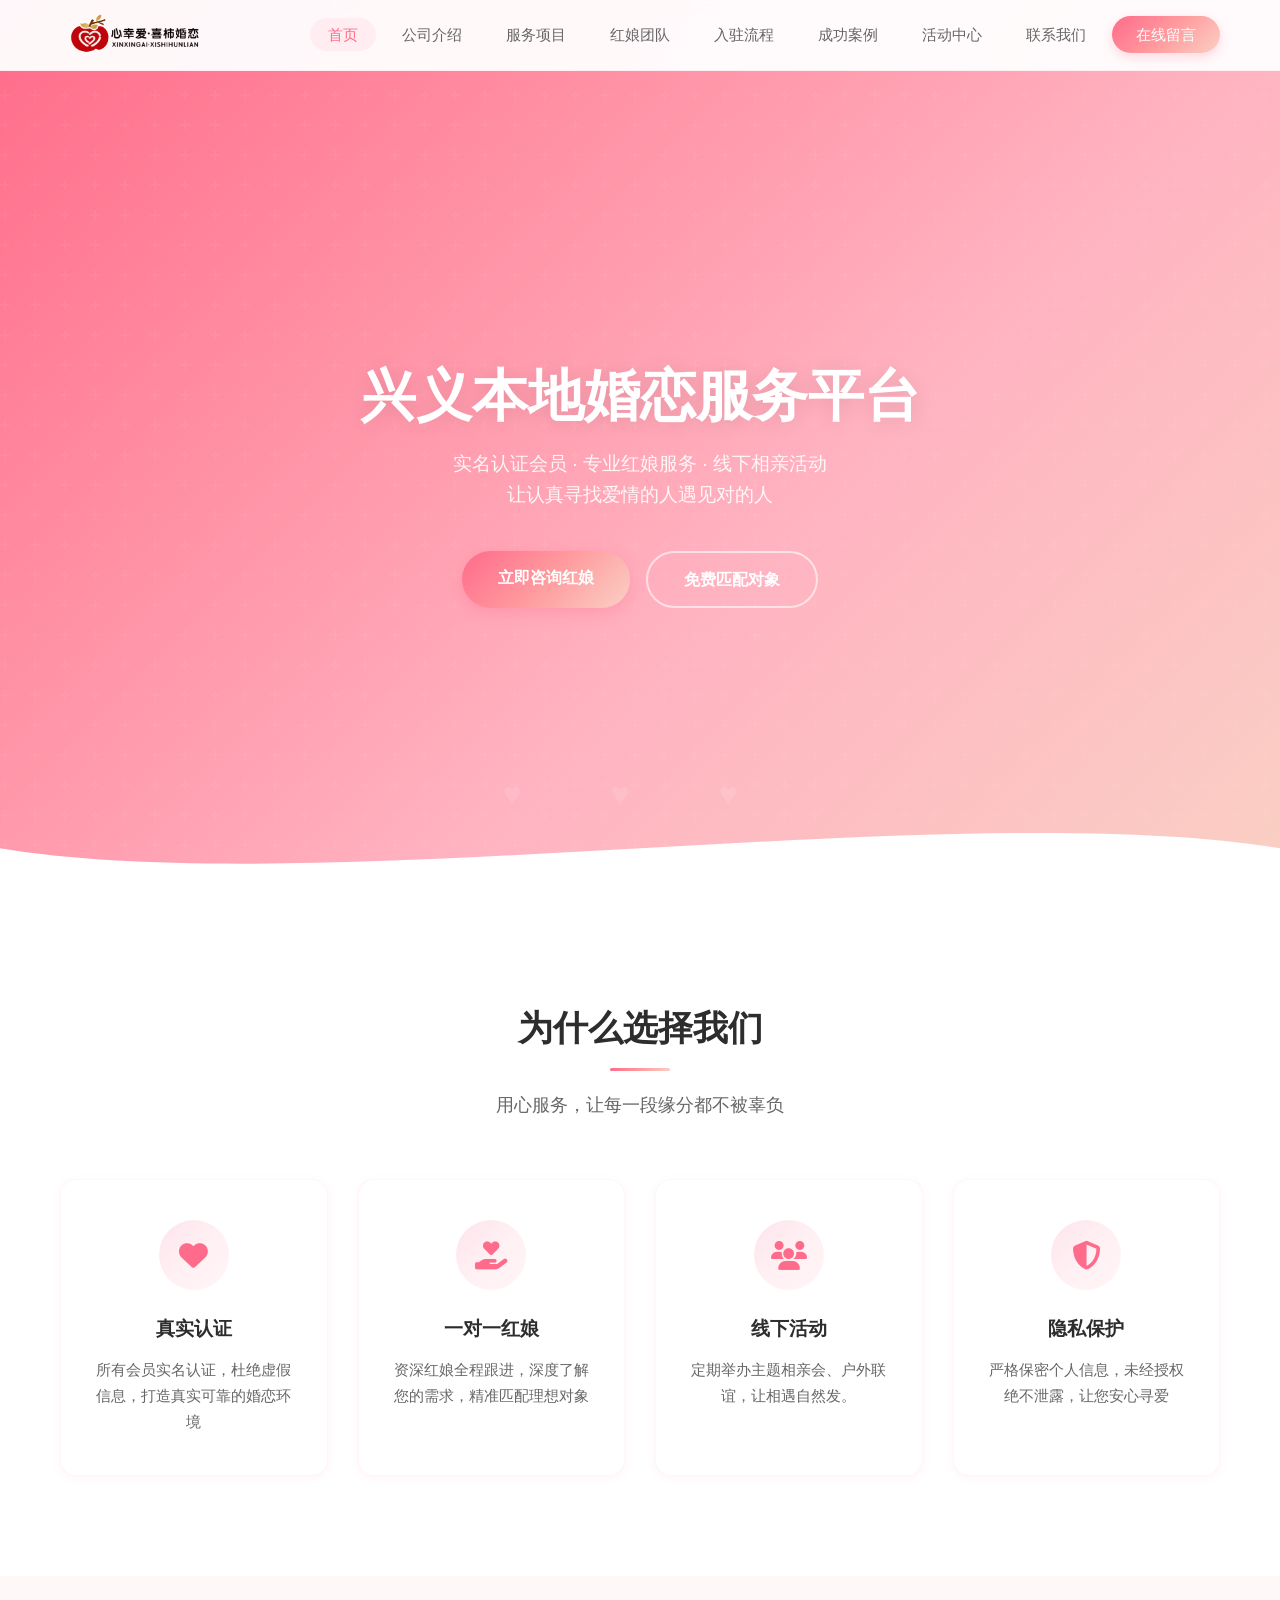
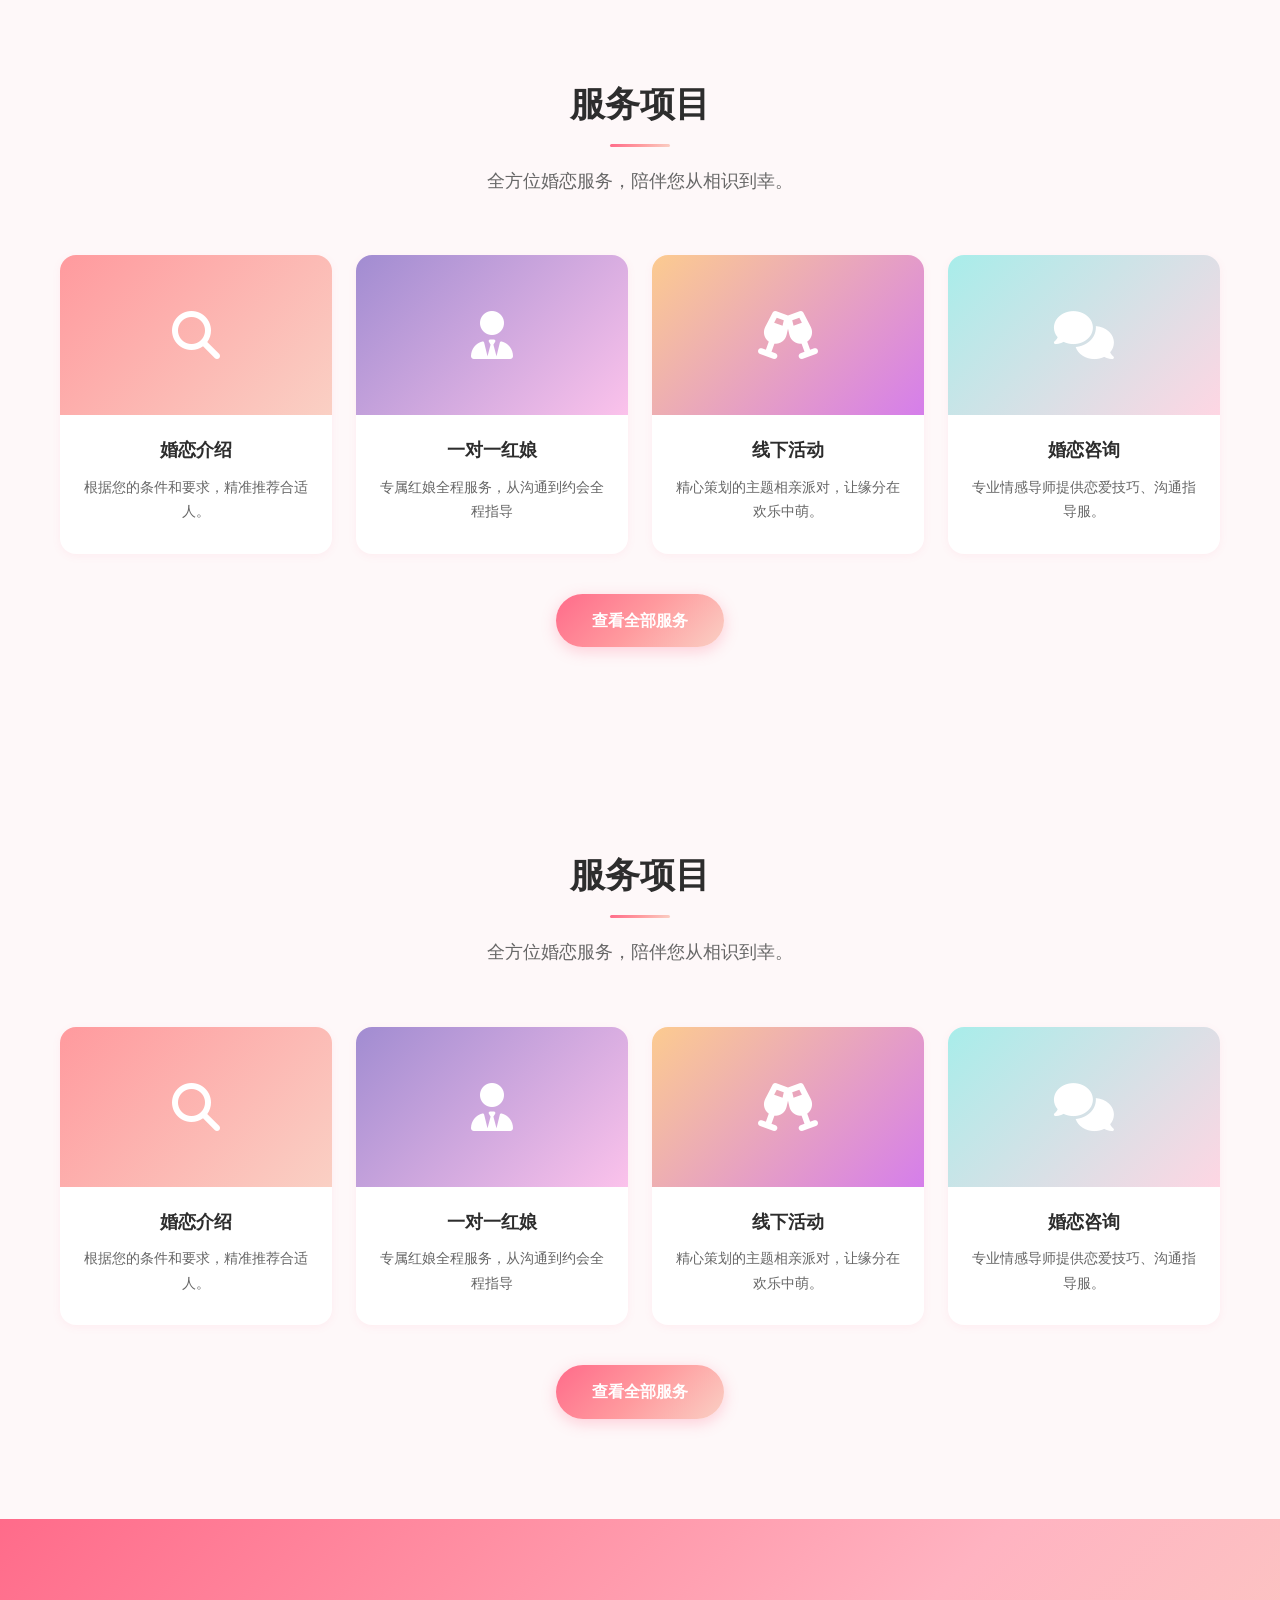
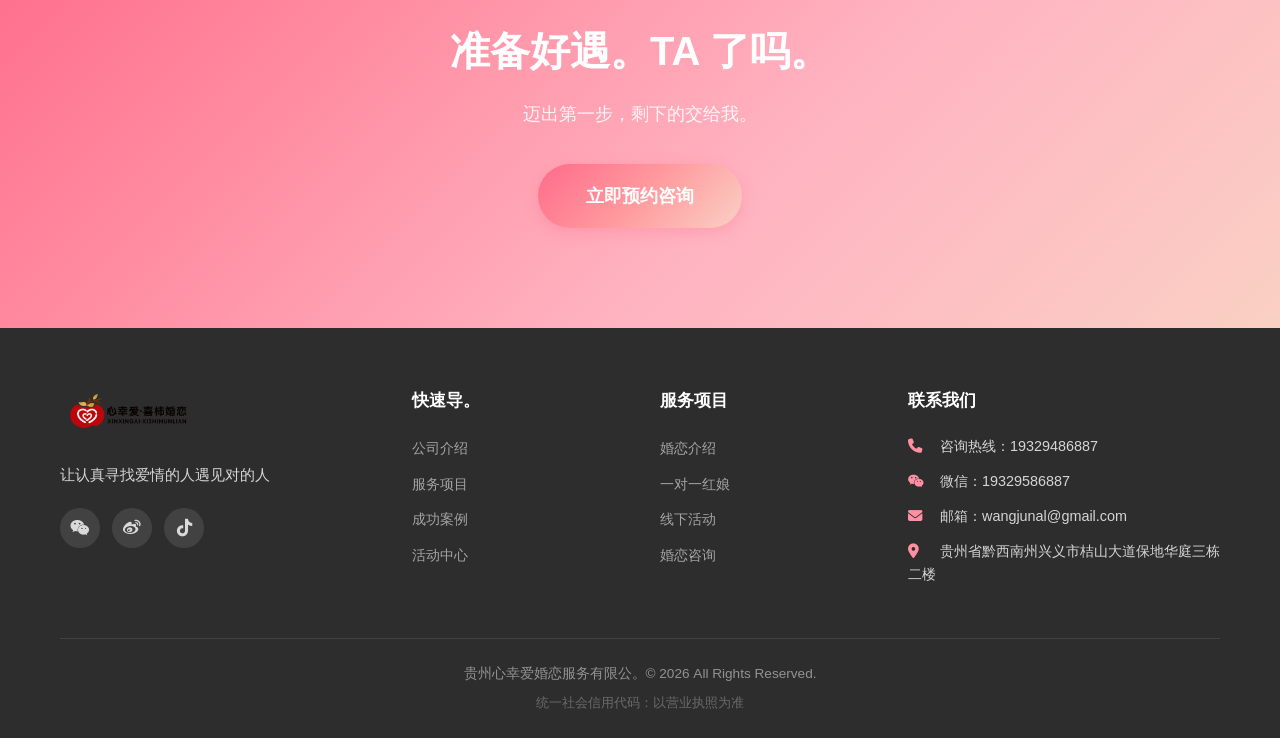
==== index.html @ 4e664a03 "完整修复：首页删除红娘团队+成功案例+补全导航，修复UTF16编码问题" ====
<!DOCTYPE html>

<html lang="zh-CN">

<head>

  <meta charset="UTF-8">

  <meta name="viewport" content="width=device-width, initial-scale=1.0">

  <title>兴义婚介_兴义相亲_兴义婚恋服务_心幸爱喜柿婚恋</title>

  <meta name="keywords" content="兴义婚介,兴义相亲,兴义婚恋,黔西南婚介,黔西南相亲">

  <meta name="description" content="心幸爱·喜柿婚恋是兴义本地婚恋服务平台，提供实名认证会员、专业红娘服务、线下相亲活动，让认真寻找爱情的人遇见对的人。">

  <link rel="stylesheet" href="css/style.css">

  <link rel="stylesheet" href="https://cdnjs.cloudflare.com/ajax/libs/font-awesome/6.5.0/css/all.min.css">

</head>

<body>

<!-- ====== 导航。====== -->

<nav class="navbar">

  <div class="container nav-container">

    <a href="index.html" class="logo">

      <img src="images/logo.png" alt="心幸爱·喜柿婚恋" class="logo-img">

      <!-- logo-text removed -->

    </a>

    <button class="hamburger" id="hamburger">

      <span></span><span></span><span></span>

    </button>

    <ul class="nav-menu" id="navMenu">

      <li><a href="index.html" class="active">首页</a></li>
      <li><a href="about.html">公司介绍</a></li>
      <li><a href="services.html">服务项目</a></li>
      <li><a href="hongniang.html">红娘团队</a></li>
      <li><a href="process.html">入驻流程</a></li>
      <li><a href="cases.html">成功案例</a></li>
      <li><a href="events.html">活动中心</a></li>
      <li><a href="contact.html">联系我们</a></li>
      <li><a href="message.html" class="nav-cta">在线留言</a></li>

    </ul>

  </div>

</nav>

<!-- ====== Hero 首屏 ====== -->

<section class="hero">

  <div class="container hero-content">

    <h1 class="hero-title">兴义本地婚恋服务平台</h1>

    <p class="hero-subtitle">实名认证会员 · 专业红娘服务 · 线下相亲活动<br>让认真寻找爱情的人遇见对的人</p>

    <div class="hero-btns">

      <a href="message.html" class="btn btn-primary">立即咨询红娘</a>

      <a href="message.html" class="btn btn-outline">免费匹配对象</a>

    </div>

  </div>

  <div class="hero-shape">

    <svg viewBox="0 0 1440 120" preserveAspectRatio="none">

      <path d="M0,60 C360,120 1080,0 1440,60 L1440,120 L0,120 Z" fill="#fff"/>

    </svg>

  </div>

</section>

<!-- ====== 核心优势 ====== -->

<section class="features section">

  <div class="container">

    <div class="section-header">

      <h2>为什么选择我们</h2>

      <p>用心服务，让每一段缘分都不被辜负</p>

    </div>

    <div class="features-grid">

      <div class="feature-card">

        <div class="feature-icon"><i class="fas fa-heart"></i></div>

        <h3>真实认证</h3>

        <p>所有会员实名认证，杜绝虚假信息，打造真实可靠的婚恋环境</p>

      </div>

      <div class="feature-card">

        <div class="feature-icon"><i class="fas fa-hand-holding-heart"></i></div>

        <h3>一对一红娘</h3>

        <p>资深红娘全程跟进，深度了解您的需求，精准匹配理想对象</p>

      </div>

      <div class="feature-card">

        <div class="feature-icon"><i class="fas fa-users"></i></div>

        <h3>线下活动</h3>

        <p>定期举办主题相亲会、户外联谊，让相遇自然发。</p>

      </div>

      <div class="feature-card">

        <div class="feature-icon"><i class="fas fa-shield-alt"></i></div>

        <h3>隐私保护</h3>

        <p>严格保密个人信息，未经授权绝不泄露，让您安心寻爱</p>

      </div>

    </div>

  </div>

</section>

<!-- ====== 服务概览 ====== -->

<section class="services-preview section bg-light">

  <div class="container">

    <div class="section-header">

      <h2>服务项目</h2>

      <p>全方位婚恋服务，陪伴您从相识到幸。</p>

    </div>

    <div class="services-grid">

      <div class="service-card">

        <div class="service-img" style="background: linear-gradient(135deg, #ff9a9e 0%, #fad0c4 100%);">

          <i class="fas fa-search"></i>

        </div>

        <h3>婚恋介绍</h3>

        <p>根据您的条件和要求，精准推荐合适人。</p>

      </div>

      <div class="service-card">

        <div class="service-img" style="background: linear-gradient(135deg, #a18cd1 0%, #fbc2eb 100%);">

          <i class="fas fa-user-tie"></i>

        </div>

        <h3>一对一红娘</h3>

        <p>专属红娘全程服务，从沟通到约会全程指导</p>

      </div>

      <div class="service-card">

        <div class="service-img" style="background: linear-gradient(135deg, #fccb90 0%, #d57eeb 100%);">

          <i class="fas fa-glass-cheers"></i>

        </div>

        <h3>线下活动</h3>

        <p>精心策划的主题相亲派对，让缘分在欢乐中萌。</p>

      </div>

      <div class="service-card">

        <div class="service-img" style="background: linear-gradient(135deg, #a8edea 0%, #fed6e3 100%);">

          <i class="fas fa-comments"></i>

        </div>

        <h3>婚恋咨询</h3>

        <p>专业情感导师提供恋爱技巧、沟通指导服。</p>

      </div>

    </div>

    <div class="text-center mt-4">

      <a href="services.html" class="btn btn-primary">查看全部服务</a>

    </div>

  </div>

</section>

<!-- ====== 服务概览 ====== -->

<section class="services-preview section bg-light">

  <div class="container">

    <div class="section-header">

      <h2>服务项目</h2>

      <p>全方位婚恋服务，陪伴您从相识到幸。</p>

    </div>

    <div class="services-grid">

      <div class="service-card">

        <div class="service-img" style="background: linear-gradient(135deg, #ff9a9e 0%, #fad0c4 100%);">

          <i class="fas fa-search"></i>

        </div>

        <h3>婚恋介绍</h3>

        <p>根据您的条件和要求，精准推荐合适人。</p>

      </div>

      <div class="service-card">

        <div class="service-img" style="background: linear-gradient(135deg, #a18cd1 0%, #fbc2eb 100%);">

          <i class="fas fa-user-tie"></i>

        </div>

        <h3>一对一红娘</h3>

        <p>专属红娘全程服务，从沟通到约会全程指导</p>

      </div>

      <div class="service-card">

        <div class="service-img" style="background: linear-gradient(135deg, #fccb90 0%, #d57eeb 100%);">

          <i class="fas fa-glass-cheers"></i>

        </div>

        <h3>线下活动</h3>

        <p>精心策划的主题相亲派对，让缘分在欢乐中萌。</p>

      </div>

      <div class="service-card">

        <div class="service-img" style="background: linear-gradient(135deg, #a8edea 0%, #fed6e3 100%);">

          <i class="fas fa-comments"></i>

        </div>

        <h3>婚恋咨询</h3>

        <p>专业情感导师提供恋爱技巧、沟通指导服。</p>

      </div>

    </div>

    <div class="text-center mt-4">

      <a href="services.html" class="btn btn-primary">查看全部服务</a>

    </div>

  </div>

</section>

<!-- ====== CTA 行动号召 ====== -->

<section class="cta section">

  <div class="container text-center">

    <h2>准备好遇。TA 了吗。</h2>

    <p>迈出第一步，剩下的交给我。</p>

    <a href="message.html" class="btn btn-primary btn-lg">立即预约咨询</a>

  </div>

</section>

<!-- ====== 页脚 ====== -->

<footer class="footer">

  <div class="container">

    <div class="footer-grid">

      <div class="footer-info">

        <img src="images/logo.png" alt="心幸爱·喜柿婚恋" class="footer-logo">

        <p>让认真寻找爱情的人遇见对的人</p>

        <div class="footer-social">

          <a href="#"><i class="fab fa-weixin"></i></a>

          <a href="#"><i class="fab fa-weibo"></i></a>

          <a href="#"><i class="fab fa-tiktok"></i></a>

        </div>

      </div>

      <div class="footer-links">

        <h4>快速导。</h4>

        <ul>

          <li><a href="about.html">公司介绍</a></li>

          <li><a href="services.html">服务项目</a></li>

          <li><a href="cases.html">成功案例</a></li>

          <li><a href="events.html">活动中心</a></li>

        </ul>

      </div>

      <div class="footer-links">

        <h4>服务项目</h4>

        <ul>

          <li><a href="services.html">婚恋介绍</a></li>

          <li><a href="services.html">一对一红娘</a></li>

          <li><a href="services.html">线下活动</a></li>

          <li><a href="services.html">婚恋咨询</a></li>

        </ul>

      </div>

      <div class="footer-contact">

        <h4>联系我们</h4>

        <p><i class="fas fa-phone"></i> 咨询热线：19329486887</p>

        <p><i class="fab fa-weixin"></i> 微信：19329586887</p>

        <p><i class="fas fa-envelope"></i> 邮箱：wangjunal@gmail.com</p>

        <p><i class="fas fa-map-marker-alt"></i> 贵州省黔西南州兴义市桔山大道保地华庭三栋二楼</p>

      </div>

    </div>

    <div class="footer-bottom">

      <p>贵州心幸爱婚恋服务有限公。&copy; 2026 All Rights Reserved.</p>

      <p style="margin-top:8px;font-size:0.8rem;opacity:0.6;">统一社会信用代码：以营业执照为准</p>

    </div>

  </div>

</footer>

<script src="js/main.js"></script>

</body>

</html>
---- css/style.css ----
/* ====== 全局重置 ====== */
* { margin: 0; padding: 0; box-sizing: border-box; }

:root {
  --primary: #ff6b8a;
  --primary-light: #ff8fa3;
  --primary-dark: #e85d7a;
  --gradient-main: linear-gradient(135deg, #ff6b8a 0%, #ff9a9e 50%, #fad0c4 100%);
  --gradient-soft: linear-gradient(135deg, #fce4ec 0%, #fff0f3 50%, #fff5f7 100%);
  --gradient-hero: linear-gradient(135deg, #ff6b8a 0%, #ff8fa3 30%, #ffb3c1 60%, #fad0c4 100%);
  --text-dark: #2d2d2d;
  --text-gray: #666;
  --text-light: #999;
  --bg-light: #fef8f9;
  --bg-white: #fff;
  --shadow-sm: 0 2px 8px rgba(255,107,138,0.08);
  --shadow-md: 0 4px 20px rgba(255,107,138,0.12);
  --shadow-lg: 0 8px 40px rgba(255,107,138,0.15);
  --radius-sm: 8px;
  --radius-md: 16px;
  --radius-lg: 24px;
  --radius-xl: 32px;
  --font-main: 'PingFang SC','Microsoft YaHei','Noto Sans SC',-apple-system,sans-serif;
}

html { scroll-behavior: smooth; }
body { font-family: var(--font-main); color: var(--text-dark); background: var(--bg-white); line-height: 1.6; overflow-x: hidden; }
.container { max-width: 1200px; margin: 0 auto; padding: 0 20px; }
a { text-decoration: none; color: inherit; transition: all .3s ease; }
ul { list-style: none; }
img { max-width: 100%; }
.text-center { text-align: center; }
.mt-4 { margin-top: 40px; }
.section { padding: 100px 0; }
.bg-light { background: var(--bg-light); }

.section-header { text-align: center; margin-bottom: 60px; }
.section-header h2 { font-size: 2.2rem; font-weight: 700; color: var(--text-dark); margin-bottom: 12px; position: relative; display: inline-block; }
.section-header h2::after { content: ''; display: block; width: 60px; height: 3px; background: var(--gradient-main); margin: 12px auto 0; border-radius: 2px; }
.section-header p { font-size: 1.1rem; color: var(--text-gray); margin-top: 8px; }

/* ====== 按钮 ====== */
.btn { display: inline-block; padding: 14px 36px; border-radius: 50px; font-size: 1rem; font-weight: 600; cursor: pointer; transition: all .3s ease; border: none; outline: none; }
.btn-primary { background: var(--gradient-main); color: #fff; box-shadow: 0 4px 15px rgba(255,107,138,0.3); }
.btn-primary:hover { transform: translateY(-2px); box-shadow: 0 6px 25px rgba(255,107,138,0.4); }
.btn-outline { background: transparent; color: #fff; border: 2px solid rgba(255,255,255,0.6); }
.btn-outline:hover { background: rgba(255,255,255,0.15); border-color: #fff; }
.btn-lg { padding: 18px 48px; font-size: 1.1rem; }

/* ====== 导航栏 ====== */
.navbar { position: fixed; top: 0; left: 0; right: 0; z-index: 1000; background: rgba(255,255,255,0.95); backdrop-filter: blur(20px); -webkit-backdrop-filter: blur(20px); border-bottom: 1px solid rgba(255,107,138,0.08); transition: all .3s ease; }
.navbar.scrolled { box-shadow: 0 2px 20px rgba(0,0,0,0.06); }
.nav-container { display: flex; justify-content: space-between; align-items: center; height: 70px; }
.logo { display: flex; align-items: center; gap: 10px; }
.logo-img { height: 55px; width: auto; }
.logo-text { display: none; }
.nav-menu { display: flex; align-items: center; gap: 8px; }
.nav-menu li a { padding: 8px 18px; border-radius: 50px; font-size: 0.95rem; font-weight: 500; color: var(--text-gray); transition: all .3s ease; }
.nav-menu li a:hover, .nav-menu li a.active { color: var(--primary); background: rgba(255,107,138,0.08); }
.nav-cta { background: var(--gradient-main) !important; color: #fff !important; padding: 10px 24px !important; box-shadow: 0 4px 12px rgba(255,107,138,0.25); }
.nav-cta:hover { transform: translateY(-1px); box-shadow: 0 6px 20px rgba(255,107,138,0.35) !important; }
.hamburger { display: none; flex-direction: column; gap: 5px; background: none; border: none; cursor: pointer; padding: 5px; }
.hamburger span { display: block; width: 25px; height: 2px; background: var(--text-dark); border-radius: 2px; transition: all .3s ease; }

/* ====== Hero 首屏 ====== */
.hero { position: relative; min-height: 100vh; display: flex; align-items: center; justify-content: center; background: var(--gradient-hero); overflow: hidden; padding-top: 70px; }
.hero::before { content: ''; position: absolute; top: 0; left: 0; right: 0; bottom: 0; background: url("data:image/svg+xml,%3Csvg width='60' height='60' viewBox='0 0 60 60' xmlns='http://www.w3.org/2000/svg'%3E%3Cg fill='none' fill-rule='evenodd'%3E%3Cg fill='%23ffffff' fill-opacity='0.08'%3E%3Cpath d='M36 34v-4h-2v4h-4v2h4v4h2v-4h4v-2h-4zm0-30V0h-2v4h-4v2h4v4h2V6h4V4h-4zM6 34v-4H4v4H0v2h4v4h2v-4h4v-2H6zM6 4V0H4v4H0v2h4v4h2V6h4V4H6z'/%3E%3C/g%3E%3C/g%3E%3C/svg%3E"); opacity: 0.5; }
.hero-content { text-align: center; position: relative; z-index: 1; padding: 0 20px; }
.hero-title { font-size: 3.5rem; font-weight: 800; color: #fff; line-height: 1.2; margin-bottom: 20px; text-shadow: 0 2px 20px rgba(0,0,0,0.1); animation: fadeInUp 1s ease; }
.hero-subtitle { font-size: 1.2rem; color: rgba(255,255,255,0.9); margin-bottom: 40px; animation: fadeInUp 1s ease .2s both; }
.hero-btns { display: flex; gap: 16px; justify-content: center; animation: fadeInUp 1s ease .4s both; }
.hero-shape { position: absolute; bottom: -2px; left: 0; right: 0; line-height: 0; }
.hero-shape svg { width: 100%; height: auto; }
.hero::after { content: '♥ ♥ ♥'; position: absolute; font-size: 2rem; color: rgba(255,255,255,0.12); letter-spacing: 40px; bottom: 80px; left: 50%; transform: translateX(-50%); animation: float 3s ease-in-out infinite; }

@keyframes float { 0%,100% { transform: translateX(-50%) translateY(0); } 50% { transform: translateX(-50%) translateY(-10px); } }
@keyframes fadeInUp { from { opacity: 0; transform: translateY(30px); } to { opacity: 1; transform: translateY(0); } }

/* ====== 核心优势 ====== */
.features-grid { display: grid; grid-template-columns: repeat(4,1fr); gap: 30px; }
.feature-card { background: var(--bg-white); padding: 40px 30px; border-radius: var(--radius-md); text-align: center; box-shadow: var(--shadow-sm); transition: all .4s ease; border: 1px solid rgba(255,107,138,0.06); }
.feature-card:hover { transform: translateY(-8px); box-shadow: var(--shadow-lg); }
.feature-icon { width: 70px; height: 70px; margin: 0 auto 24px; background: var(--gradient-soft); border-radius: 50%; display: flex; align-items: center; justify-content: center; font-size: 1.8rem; color: var(--primary); transition: all .3s ease; }
.feature-card:hover .feature-icon { background: var(--gradient-main); color: #fff; transform: scale(1.1); }
.feature-card h3 { font-size: 1.2rem; margin-bottom: 12px; color: var(--text-dark); }
.feature-card p { font-size: 0.95rem; color: var(--text-gray); line-height: 1.7; }

/* ====== 红娘团队 ====== */
.hongniang-grid { display: grid; grid-template-columns: repeat(3,1fr); gap: 30px; }
.hongniang-card { background: var(--bg-white); padding: 40px 30px; border-radius: var(--radius-md); text-align: center; box-shadow: var(--shadow-sm); transition: all .4s ease; border: 1px solid rgba(255,107,138,0.06); }
.hongniang-card:hover { transform: translateY(-8px); box-shadow: var(--shadow-lg); }
.hn-avatar { width: 90px; height: 90px; margin: 0 auto 20px; border-radius: 50%; display: flex; align-items: center; justify-content: center; font-size: 2.5rem; color: #fff; }
.hongniang-card h3 { font-size: 1.2rem; margin-bottom: 4px; color: var(--text-dark); }
.hongniang-card .hn-title { font-size: 0.85rem; color: var(--primary); font-weight: 600; margin-bottom: 12px; }
.hongniang-card .hn-desc { font-size: 0.9rem; color: var(--text-gray); line-height: 1.7; }

/* ====== 服务概览 ====== */
.services-grid { display: grid; grid-template-columns: repeat(4,1fr); gap: 24px; }
.service-card { background: var(--bg-white); border-radius: var(--radius-md); overflow: hidden; box-shadow: var(--shadow-sm); transition: all .4s ease; text-align: center; padding-bottom: 30px; }
.service-card:hover { transform: translateY(-8px); box-shadow: var(--shadow-lg); }
.service-img { height: 160px; display: flex; align-items: center; justify-content: center; font-size: 3rem; color: #fff; }
.service-card h3 { font-size: 1.15rem; margin: 20px 0 10px; color: var(--text-dark); }
.service-card p { font-size: 0.9rem; color: var(--text-gray); padding: 0 20px; line-height: 1.7; }

/* ====== 数据统计 ====== */
.stats { background: var(--gradient-main); color: #fff; }
.stats-grid { display: grid; grid-template-columns: repeat(4,1fr); gap: 30px; text-align: center; }
.stat-item { padding: 20px; }
.stat-number { font-size: 3rem; font-weight: 800; display: inline-block; }
.stat-plus, .stat-percent { font-size: 2rem; font-weight: 700; margin-left: 2px; }
.stat-item p { font-size: 1.1rem; margin-top: 8px; opacity: 0.9; }

/* ====== 成功案例 ====== */
.cases-grid { display: grid; grid-template-columns: repeat(3,1fr); gap: 30px; }
.case-card { background: var(--bg-white); padding: 40px 30px; border-radius: var(--radius-md); text-align: center; box-shadow: var(--shadow-sm); transition: all .4s ease; border: 1px solid rgba(255,107,138,0.06); }
.case-card:hover { transform: translateY(-5px); box-shadow: var(--shadow-md); }
.case-avatar { width: 60px; height: 60px; margin: 0 auto 20px; background: var(--gradient-soft); border-radius: 50%; display: flex; align-items: center; justify-content: center; font-size: 1.5rem; color: var(--primary); }
.case-meta { font-size: 0.95rem; color: var(--text-gray); line-height: 1.8; margin-bottom: 4px; }

/* ====== CTA ====== */
.cta { background: var(--gradient-hero); color: #fff; text-align: center; }
.cta h2 { font-size: 2.5rem; font-weight: 800; margin-bottom: 16px; }
.cta p { font-size: 1.15rem; opacity: 0.9; margin-bottom: 36px; }

/* ====== 页脚 ====== */
.footer { background: #2d2d2d; color: rgba(255,255,255,0.8); padding: 60px 0 0; }
.footer-grid { display: grid; grid-template-columns: 1.5fr 1fr 1fr 1.5fr; gap: 40px; padding-bottom: 40px; border-bottom: 1px solid rgba(255,255,255,0.1); }
.footer-logo { height: 50px; margin-bottom: 16px; }
.footer-info p { font-size: 0.95rem; line-height: 1.7; margin-bottom: 20px; }
.footer-social { display: flex; gap: 12px; }
.footer-social a { width: 40px; height: 40px; border-radius: 50%; background: rgba(255,255,255,0.1); display: flex; align-items: center; justify-content: center; font-size: 1.1rem; transition: all .3s ease; }
.footer-social a:hover { background: var(--primary); color: #fff; }
.footer-links h4, .footer-contact h4 { font-size: 1.05rem; color: #fff; margin-bottom: 20px; }
.footer-links ul li { margin-bottom: 10px; }
.footer-links ul li a { font-size: 0.9rem; opacity: 0.7; transition: all .3s ease; }
.footer-links ul li a:hover { opacity: 1; color: var(--primary-light); }
.footer-contact p { font-size: 0.9rem; margin-bottom: 12px; }
.footer-contact p i { width: 20px; margin-right: 8px; color: var(--primary-light); }
.footer-bottom { text-align: center; padding: 24px 0; font-size: 0.85rem; opacity: 0.6; }

/* ====== 子页面通用 ====== */
.page-hero { padding: 140px 0 60px; background: var(--gradient-hero); text-align: center; color: #fff; position: relative; }
.page-hero h1 { font-size: 2.5rem; font-weight: 800; margin-bottom: 12px; }
.page-hero p { font-size: 1.1rem; opacity: 0.9; }
.page-hero .hero-shape { position: absolute; bottom: -2px; left: 0; right: 0; line-height: 0; }
.page-hero .hero-shape svg { width: 100%; height: auto; }

/* ====== 公司介绍页 ====== */
.about-content { max-width: 800px; margin: 0 auto; }
.about-content h3 { font-size: 1.5rem; color: var(--primary); margin: 40px 0 16px; }
.about-content p { font-size: 1.05rem; color: var(--text-gray); line-height: 1.9; margin-bottom: 16px; }
.timeline { position: relative; padding-left: 30px; }
.timeline::before { content: ''; position: absolute; left: 8px; top: 0; bottom: 0; width: 2px; background: var(--gradient-main); }
.timeline-item { position: relative; margin-bottom: 30px; padding-left: 20px; }
.timeline-item::before { content: ''; position: absolute; left: -22px; top: 6px; width: 14px; height: 14px; border-radius: 50%; background: var(--gradient-main); border: 3px solid #fff; box-shadow: 0 0 0 2px var(--primary); }
.timeline-item h4 { font-size: 1.1rem; color: var(--text-dark); margin-bottom: 4px; }
.timeline-item .time { font-size: 0.85rem; color: var(--primary); font-weight: 600; }
.timeline-item p { font-size: 0.95rem; color: var(--text-gray); margin-top: 6px; }

.values-grid { display: grid; grid-template-columns: repeat(3,1fr); gap: 24px; margin-top: 40px; }
.value-card { background: var(--bg-light); padding: 30px; border-radius: var(--radius-md); text-align: center; }
.value-card i { font-size: 2rem; color: var(--primary); margin-bottom: 16px; }
.value-card h4 { font-size: 1.1rem; margin-bottom: 8px; }
.value-card p { font-size: 0.9rem; color: var(--text-gray); }

/* ====== 服务项目页 ====== */
.service-detail-grid { display: grid; grid-template-columns: repeat(2,1fr); gap: 30px; }
.service-detail-card { background: var(--bg-white); border-radius: var(--radius-md); overflow: hidden; box-shadow: var(--shadow-sm); transition: all .4s ease; }
.service-detail-card:hover { transform: translateY(-5px); box-shadow: var(--shadow-md); }
.service-detail-card .card-img { height: 200px; display: flex; align-items: center; justify-content: center; font-size: 3.5rem; color: #fff; }
.service-detail-card .card-body { padding: 30px; }
.service-detail-card .card-body h3 { font-size: 1.3rem; margin-bottom: 12px; color: var(--text-dark); }
.service-detail-card .card-body p { font-size: 0.95rem; color: var(--text-gray); line-height: 1.8; margin-bottom: 16px; }
.service-detail-card .card-body ul { padding-left: 20px; }
.service-detail-card .card-body ul li { list-style: disc; font-size: 0.9rem; color: var(--text-gray); margin-bottom: 8px; }

.pricing-grid { display: grid; grid-template-columns: repeat(3,1fr); gap: 30px; }
.pricing-card { background: var(--bg-white); border-radius: var(--radius-md); padding: 40px 30px; text-align: center; box-shadow: var(--shadow-sm); border: 2px solid transparent; transition: all .4s ease; position: relative; }
.pricing-card.featured { border-color: var(--primary); box-shadow: var(--shadow-md); }
.pricing-card.featured .badge { position: absolute; top: -12px; left: 50%; transform: translateX(-50%); background: var(--gradient-main); color: #fff; padding: 4px 20px; border-radius: 50px; font-size: 0.8rem; font-weight: 600; }
.pricing-card h3 { font-size: 1.2rem; margin-bottom: 16px; }
.pricing-card .price { font-size: 2.5rem; font-weight: 800; color: var(--primary); margin-bottom: 4px; }
.pricing-card .price-sub { font-size: 0.85rem; color: var(--text-light); margin-bottom: 20px; }
.pricing-card ul { text-align: left; margin-bottom: 24px; }
.pricing-card ul li { padding: 8px 0; font-size: 0.9rem; color: var(--text-gray); border-bottom: 1px solid rgba(255,107,138,0.06); }
.pricing-card ul li::before { content: '✓ '; color: var(--primary); font-weight: 700; }
.pricing-card:hover { transform: translateY(-8px); box-shadow: var(--shadow-lg); }

/* ====== 成功案例页 ====== */
.cases-detail-grid { display: grid; grid-template-columns: repeat(2,1fr); gap: 30px; }
.case-detail-card { background: var(--bg-white); border-radius: var(--radius-md); overflow: hidden; box-shadow: var(--shadow-sm); display: flex; transition: all .4s ease; }
.case-detail-card:hover { transform: translateY(-5px); box-shadow: var(--shadow-md); }
.case-detail-card .case-side { width: 120px; min-height: 200px; display: flex; align-items: center; justify-content: center; font-size: 2.5rem; color: #fff; flex-shrink: 0; }
.case-detail-card .case-body { padding: 24px; flex: 1; }
.case-detail-card .case-body h3 { font-size: 1.1rem; margin-bottom: 8px; }
.case-detail-card .case-body .case-tag { display: inline-block; padding: 2px 12px; border-radius: 50px; background: var(--gradient-soft); color: var(--primary); font-size: 0.8rem; font-weight: 600; margin-bottom: 10px; }
.case-detail-card .case-body p { font-size: 0.9rem; color: var(--text-gray); line-height: 1.7; }

/* ====== 活动中心页 ====== */
.events-grid { display: grid; grid-template-columns: repeat(2,1fr); gap: 30px; }
.event-card { background: var(--bg-white); border-radius: var(--radius-md); overflow: hidden; box-shadow: var(--shadow-sm); transition: all .4s ease; }
.event-card:hover { transform: translateY(-5px); box-shadow: var(--shadow-md); }
.event-card .event-img { height: 200px; display: flex; align-items: center; justify-content: center; font-size: 3rem; color: #fff; position: relative; }
.event-card .event-date-badge { position: absolute; top: 16px; left: 16px; background: rgba(255,255,255,0.95); color: var(--primary); padding: 8px 16px; border-radius: var(--radius-sm); text-align: center; font-weight: 700; }
.event-card .event-date-badge .day { display: block; font-size: 1.5rem; line-height: 1; }
.event-card .event-date-badge .month { font-size: 0.75rem; text-transform: uppercase; }
.event-card .event-body { padding: 24px; }
.event-card .event-body h3 { font-size: 1.15rem; margin-bottom: 8px; }
.event-card .event-body .event-meta { font-size: 0.85rem; color: var(--text-light); margin-bottom: 12px; }
.event-card .event-body .event-meta i { margin-right: 6px; color: var(--primary); }
.event-card .event-body p { font-size: 0.9rem; color: var(--text-gray); line-height: 1.7; margin-bottom: 16px; }

/* ====== 联系我们页 ====== */
.contact-grid { display: grid; grid-template-columns: 1fr 1fr; gap: 50px; }
.contact-info-card { background: var(--bg-white); border-radius: var(--radius-md); padding: 40px; box-shadow: var(--shadow-sm); }
.contact-info-card .info-item { display: flex; gap: 16px; margin-bottom: 30px; }
.contact-info-card .info-item:last-child { margin-bottom: 0; }
.contact-info-card .info-icon { width: 50px; height: 50px; border-radius: 50%; background: var(--gradient-soft); display: flex; align-items: center; justify-content: center; font-size: 1.2rem; color: var(--primary); flex-shrink: 0; }
.contact-info-card .info-text h4 { font-size: 1rem; margin-bottom: 4px; }
.contact-info-card .info-text p { font-size: 0.9rem; color: var(--text-gray); }
.contact-map { border-radius: var(--radius-md); overflow: hidden; box-shadow: var(--shadow-sm); height: 100%; min-height: 400px; background: var(--bg-light); display: flex; align-items: center; justify-content: center; color: var(--text-light); }

/* ====== 在线留言页 ====== */
.message-grid { display: grid; grid-template-columns: 1fr 1fr; gap: 50px; }
.message-form-wrap { background: var(--bg-white); border-radius: var(--radius-md); padding: 40px; box-shadow: var(--shadow-sm); }
.form-group { margin-bottom: 20px; }
.form-group label { display: block; font-size: 0.9rem; font-weight: 600; margin-bottom: 6px; color: var(--text-dark); }
.form-group label .required { color: var(--primary); }
.form-group input, .form-group textarea, .form-group select { width: 100%; padding: 12px 16px; border: 2px solid #eee; border-radius: var(--radius-sm); font-size: 0.95rem; font-family: var(--font-main); transition: all .3s ease; outline: none; background: var(--bg-light); }
.form-group input:focus, .form-group textarea:focus, .form-group select:focus { border-color: var(--primary); box-shadow: 0 0 0 3px rgba(255,107,138,0.1); }
.form-group textarea { min-height: 120px; resize: vertical; }
.form-group .form-tip { font-size: 0.8rem; color: var(--text-light); margin-top: 4px; }
.form-submit { width: 100%; }

.message-right { display: flex; flex-direction: column; gap: 24px; }
.message-right .msg-tip { background: var(--bg-light); border-radius: var(--radius-md); padding: 30px; }
.message-right .msg-tip h4 { font-size: 1.1rem; margin-bottom: 12px; color: var(--primary); }
.message-right .msg-tip p { font-size: 0.9rem; color: var(--text-gray); line-height: 1.8; }

/* ====== 响应式 ====== */
@media (max-width: 992px) {
  .features-grid, .services-grid, .stats-grid, .cases-grid, .values-grid, .pricing-grid { grid-template-columns: repeat(2,1fr); }
  .footer-grid { grid-template-columns: repeat(2,1fr); }
  .service-detail-grid, .cases-detail-grid, .events-grid { grid-template-columns: 1fr; }
  .contact-grid, .message-grid { grid-template-columns: 1fr; }
  .hero-title { font-size: 2.5rem; }
}

@media (max-width: 768px) {
  .nav-menu { position: fixed; top: 70px; left: 0; right: 0; background: rgba(255,255,255,0.98); backdrop-filter: blur(20px); flex-direction: column; padding: 20px; gap: 4px; transform: translateY(-100%); opacity: 0; transition: all .3s ease; pointer-events: none; border-bottom: 1px solid rgba(255,107,138,0.08); }
  .nav-menu.active { transform: translateY(0); opacity: 1; pointer-events: all; }
  .nav-menu li a { display: block; padding: 12px 20px; }
  .hamburger { display: flex; }
  .hamburger.active span:nth-child(1) { transform: rotate(45deg) translate(5px,5px); }
  .hamburger.active span:nth-child(2) { opacity: 0; }
  .hamburger.active span:nth-child(3) { transform: rotate(-45deg) translate(5px,-5px); }
  .features-grid, .services-grid, .stats-grid, .cases-grid, .values-grid, .pricing-grid { grid-template-columns: 1fr; }
  .footer-grid { grid-template-columns: 1fr; }
  .hero-title { font-size: 2rem; }
  .section { padding: 60px 0; }
  .section-header h2 { font-size: 1.8rem; }
  .case-detail-card { flex-direction: column; }
  .case-detail-card .case-side { width: 100%; min-height: 80px; }
}

/* ====== 红娘团队照片 ====== */
.hongniang-photo { text-align: center; margin-bottom: 20px; }
.hongniang-img { max-width: 100%; border-radius: var(--radius-md); box-shadow: var(--shadow-md); }
.hongniang-caption { margin-top: 12px; font-size: 0.95rem; color: var(--text-gray); font-weight: 500; }

/* ====== 入驻流程 ====== */
.process-timeline { max-width: 700px; margin: 0 auto; }
.process-step { display: flex; gap: 24px; margin-bottom: 40px; align-items: flex-start; }
.process-step:last-child { margin-bottom: 0; }
.step-num { width: 50px; height: 50px; border-radius: 50%; background: var(--gradient-main); color: #fff; font-size: 1.3rem; font-weight: 800; display: flex; align-items: center; justify-content: center; flex-shrink: 0; }
.step-content { flex: 1; padding-top: 6px; }
.step-content h3 { font-size: 1.2rem; color: var(--text-dark); margin-bottom: 8px; }
.step-content p { font-size: 0.95rem; color: var(--text-gray); line-height: 1.8; }

/* ====== 成功提示弹窗 ====== */
.toast { position: fixed; top: 100px; left: 50%; transform: translateX(-50%) translateY(-20px); background: #fff; padding: 20px 40px; border-radius: var(--radius-md); box-shadow: var(--shadow-lg); z-index: 9999; opacity: 0; transition: all .4s ease; text-align: center; border-top: 4px solid var(--primary); }
.toast.show { opacity: 1; transform: translateX(-50%) translateY(0); }
.toast i { font-size: 2rem; color: #4caf50; margin-bottom: 8px; }
.toast h4 { font-size: 1.1rem; margin-bottom: 4px; }
.toast p { font-size: 0.85rem; color: var(--text-gray); }
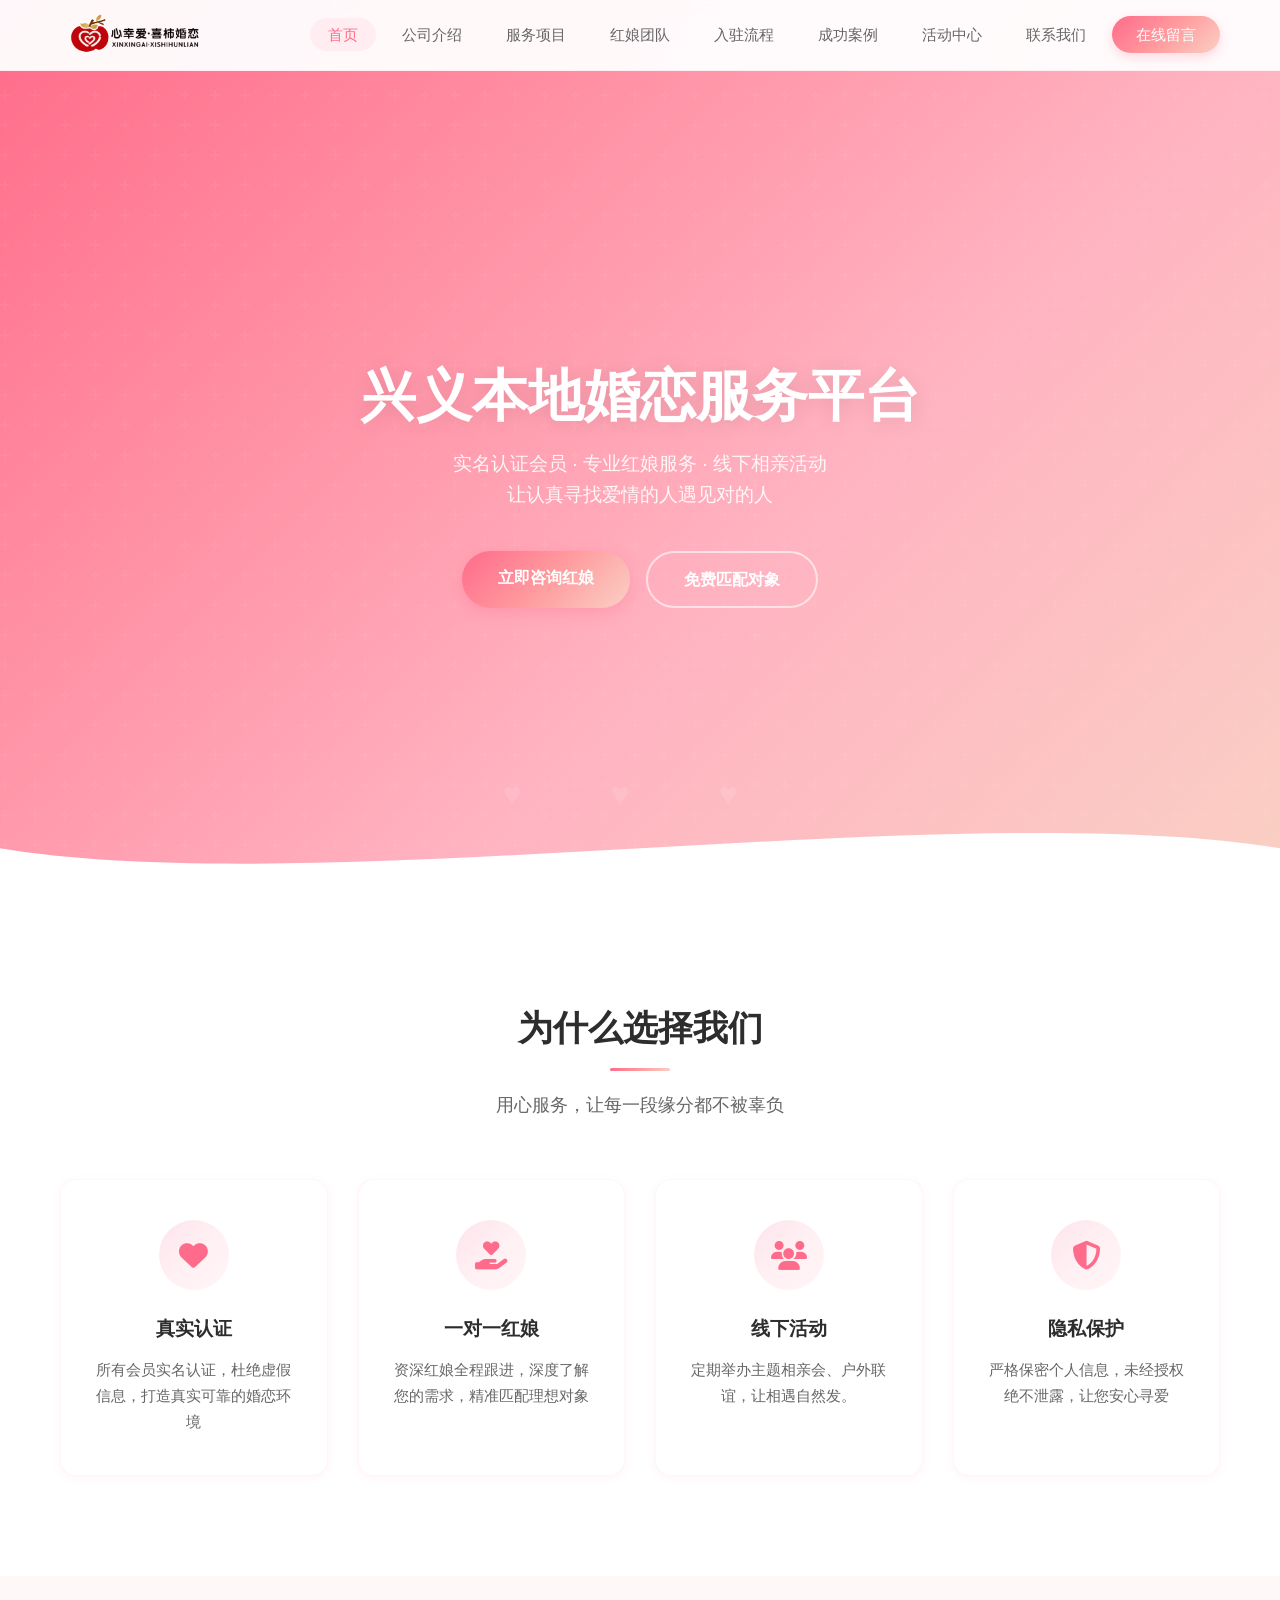
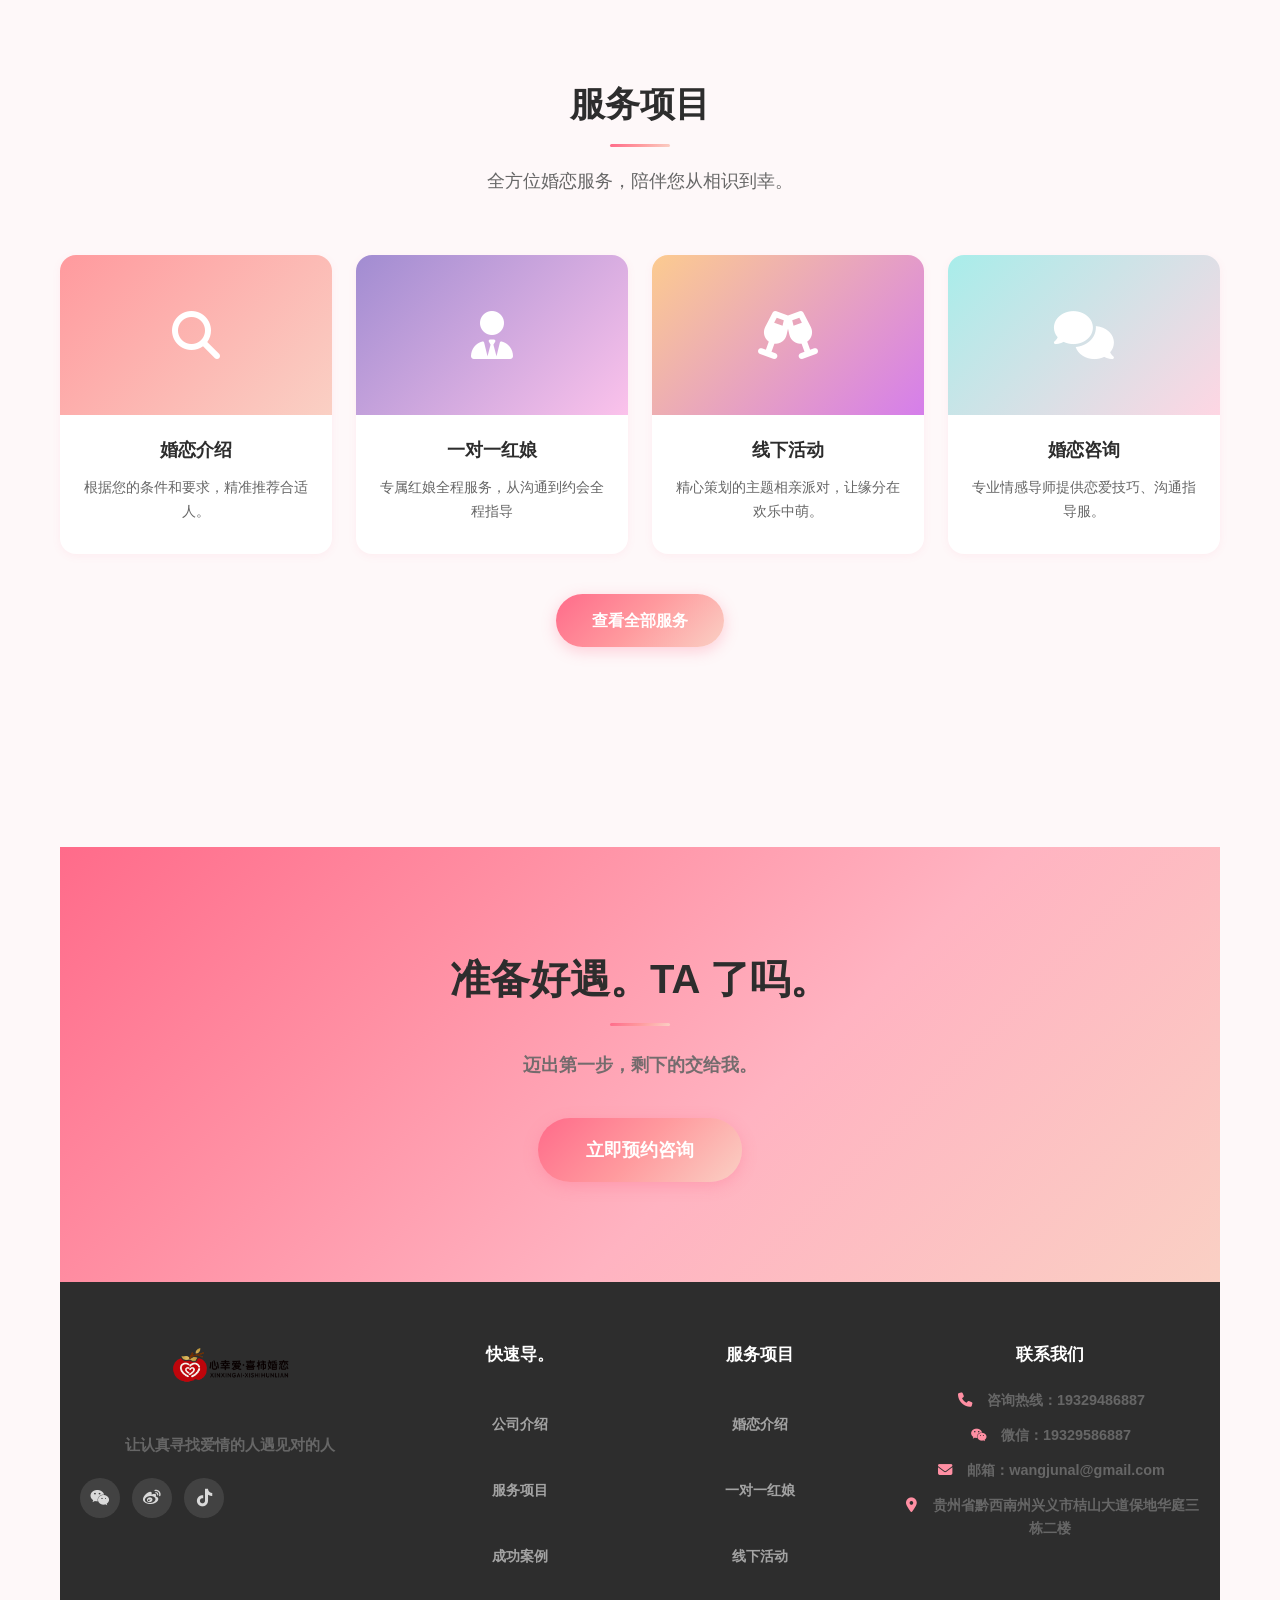
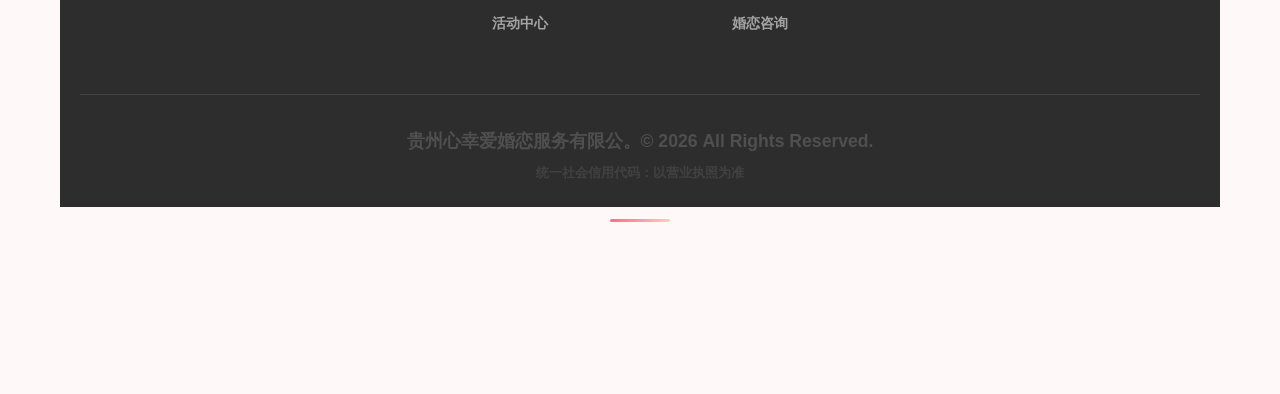
==== commit bf7a2224: "首页删除重复服务项目+修复about.html问号+更新活动内容" ====
--- a/index.html
+++ b/index.html
@@ -246,98 +246,22 @@
 
     <div class="section-header">
 
-      <h2>服务项目</h2>
-
-      <p>全方位婚恋服务，陪伴您从相识到幸。</p>
-
-    </div>
-
-    <div class="services-grid">
-
-      <div class="service-card">
-
-        <div class="service-img" style="background: linear-gradient(135deg, #ff9a9e 0%, #fad0c4 100%);">
-
-          <i class="fas fa-search"></i>
-
-        </div>
-
-        <h3>婚恋介绍</h3>
-
-        <p>根据您的条件和要求，精准推荐合适人。</p>
-
-      </div>
-
-      <div class="service-card">
-
-        <div class="service-img" style="background: linear-gradient(135deg, #a18cd1 0%, #fbc2eb 100%);">
-
-          <i class="fas fa-user-tie"></i>
-
-        </div>
-
-        <h3>一对一红娘</h3>
-
-        <p>专属红娘全程服务，从沟通到约会全程指导</p>
-
-      </div>
-
-      <div class="service-card">
-
-        <div class="service-img" style="background: linear-gradient(135deg, #fccb90 0%, #d57eeb 100%);">
-
-          <i class="fas fa-glass-cheers"></i>
-
-        </div>
-
-        <h3>线下活动</h3>
-
-        <p>精心策划的主题相亲派对，让缘分在欢乐中萌。</p>
-
-      </div>
-
-      <div class="service-card">
-
-        <div class="service-img" style="background: linear-gradient(135deg, #a8edea 0%, #fed6e3 100%);">
-
-          <i class="fas fa-comments"></i>
-
-        </div>
-
-        <h3>婚恋咨询</h3>
-
-        <p>专业情感导师提供恋爱技巧、沟通指导服。</p>
-
-      </div>
-
-    </div>
-
-    <div class="text-center mt-4">
-
-      <a href="services.html" class="btn btn-primary">查看全部服务</a>
-
-    </div>
+      <h2><!-- ====== CTA 行动号召 ====== -->
+
+<section class="cta section">
+
+  <div class="container text-center">
+
+    <h2>准备好遇。TA 了吗。</h2>
+
+    <p>迈出第一步，剩下的交给我。</p>
+
+    <a href="message.html" class="btn btn-primary btn-lg">立即预约咨询</a>
 
   </div>
 
 </section>
 
-<!-- ====== CTA 行动号召 ====== -->
-
-<section class="cta section">
-
-  <div class="container text-center">
-
-    <h2>准备好遇。TA 了吗。</h2>
-
-    <p>迈出第一步，剩下的交给我。</p>
-
-    <a href="message.html" class="btn btn-primary btn-lg">立即预约咨询</a>
-
-  </div>
-
-</section>
-
 <!-- ====== 页脚 ====== -->
 
 <footer class="footer">
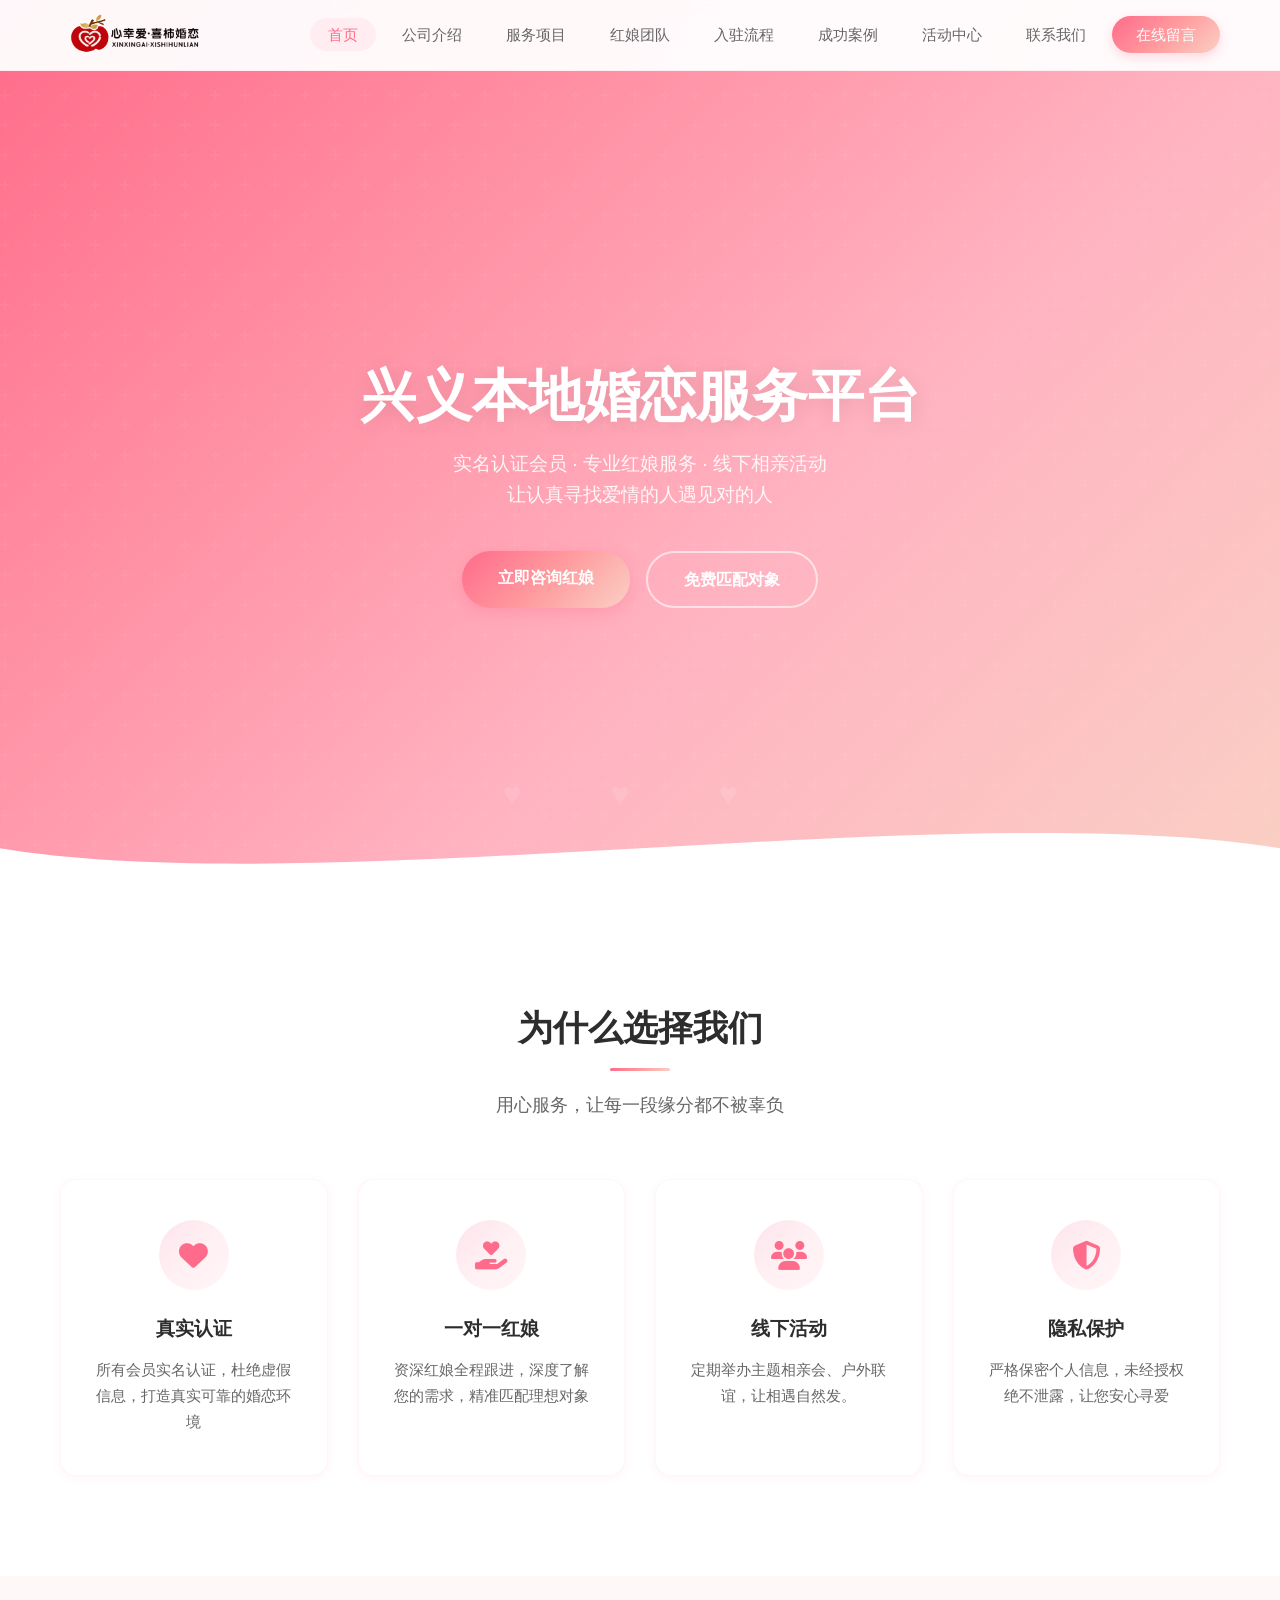
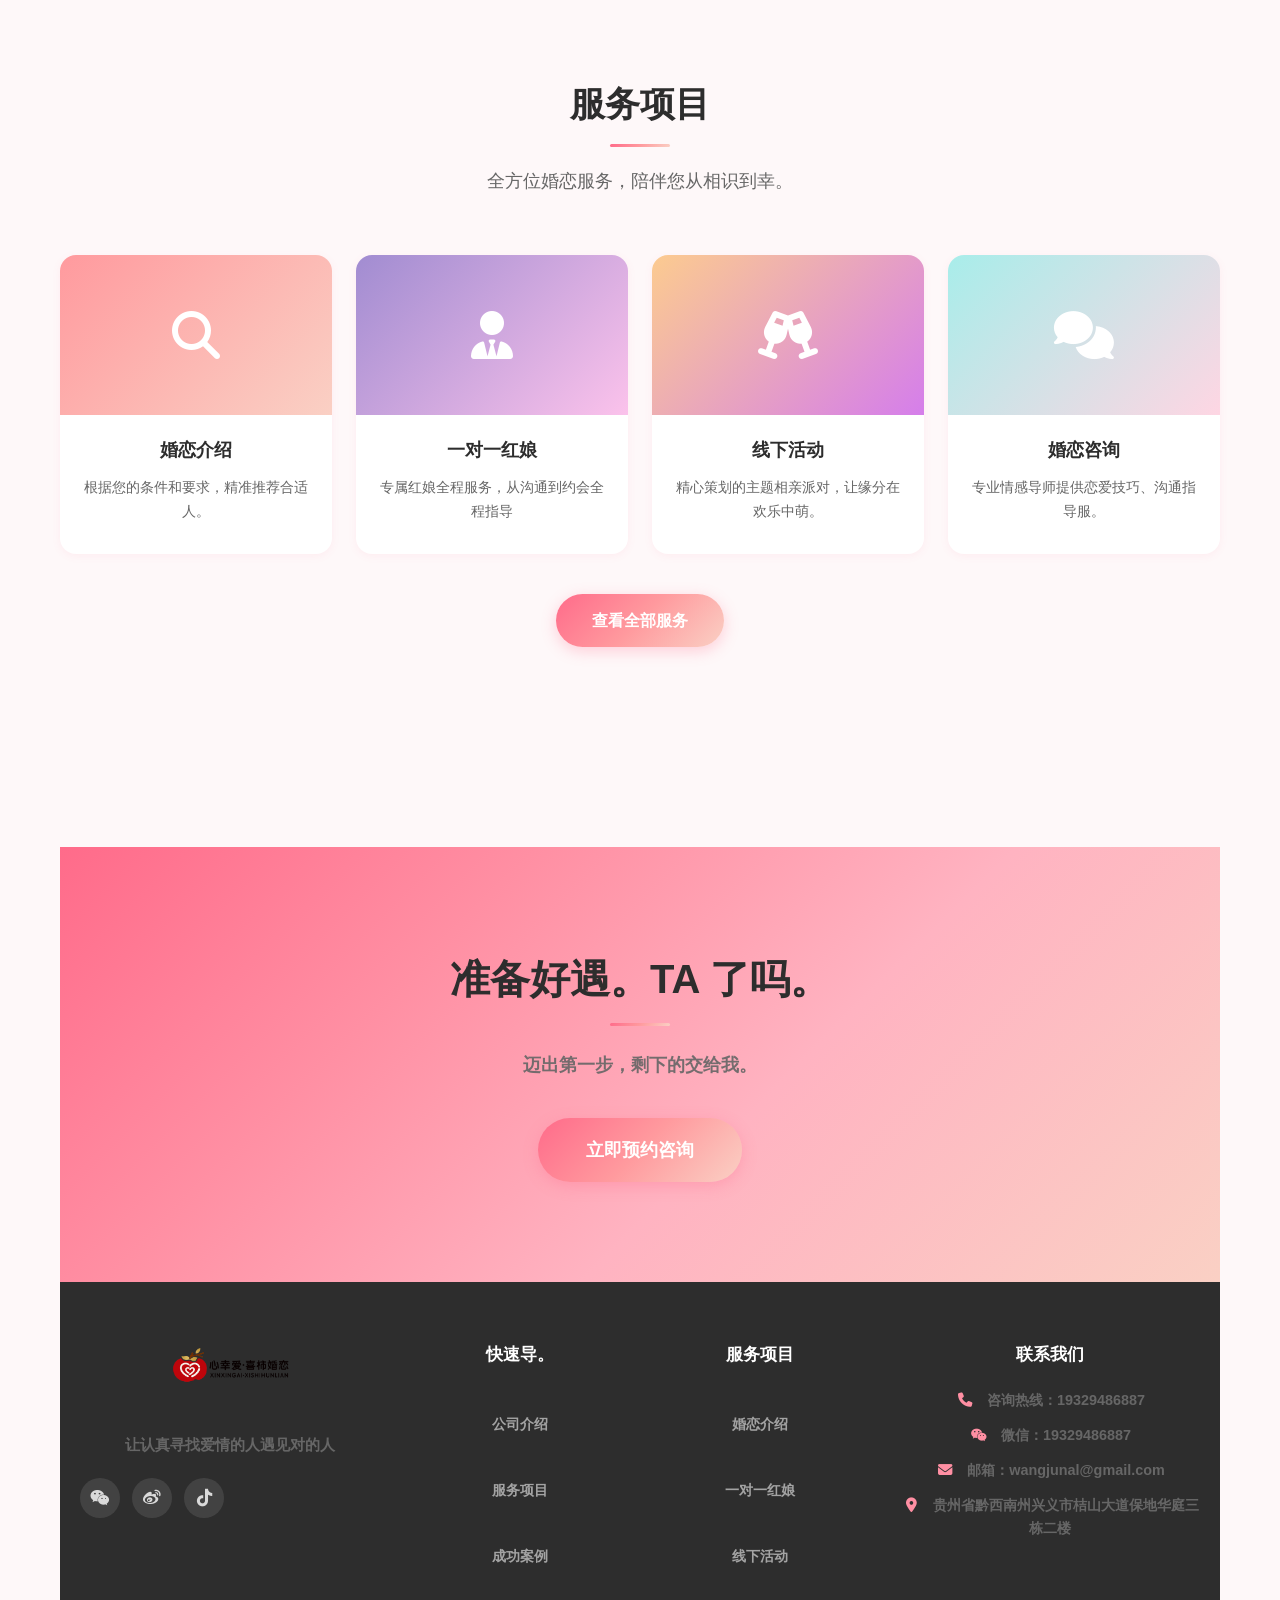
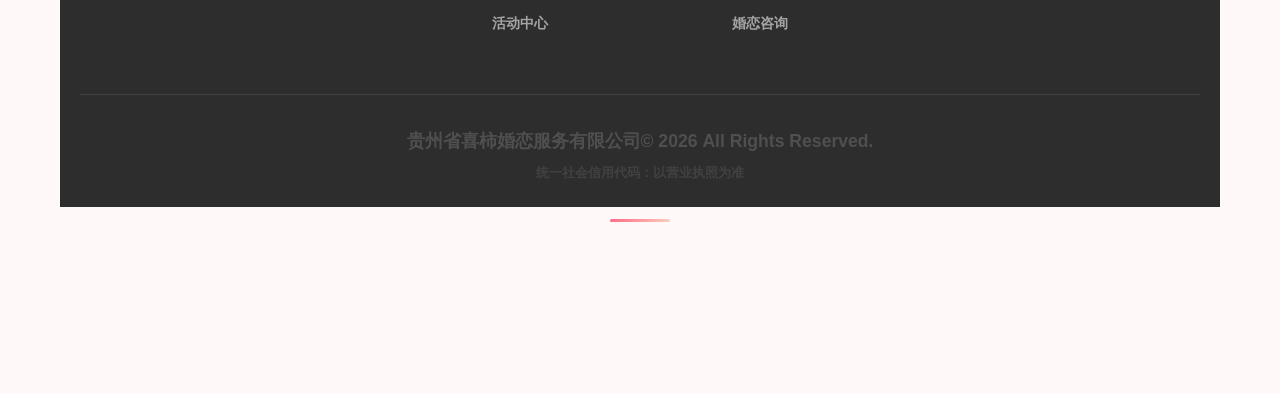
==== commit 9789f948: "公司名改为贵州省喜柿婚恋服务有限公司+微信改为19329486887" ====
--- a/index.html
+++ b/index.html
@@ -330,7 +330,7 @@
 
         <p><i class="fas fa-phone"></i> 咨询热线：19329486887</p>
 
-        <p><i class="fab fa-weixin"></i> 微信：19329586887</p>
+        <p><i class="fab fa-weixin"></i> 微信：19329486887</p>
 
         <p><i class="fas fa-envelope"></i> 邮箱：wangjunal@gmail.com</p>
 
@@ -342,7 +342,7 @@
 
     <div class="footer-bottom">
 
-      <p>贵州心幸爱婚恋服务有限公。&copy; 2026 All Rights Reserved.</p>
+      <p>贵州省喜柿婚恋服务有限公司&copy; 2026 All Rights Reserved.</p>
 
       <p style="margin-top:8px;font-size:0.8rem;opacity:0.6;">统一社会信用代码：以营业执照为准</p>
 
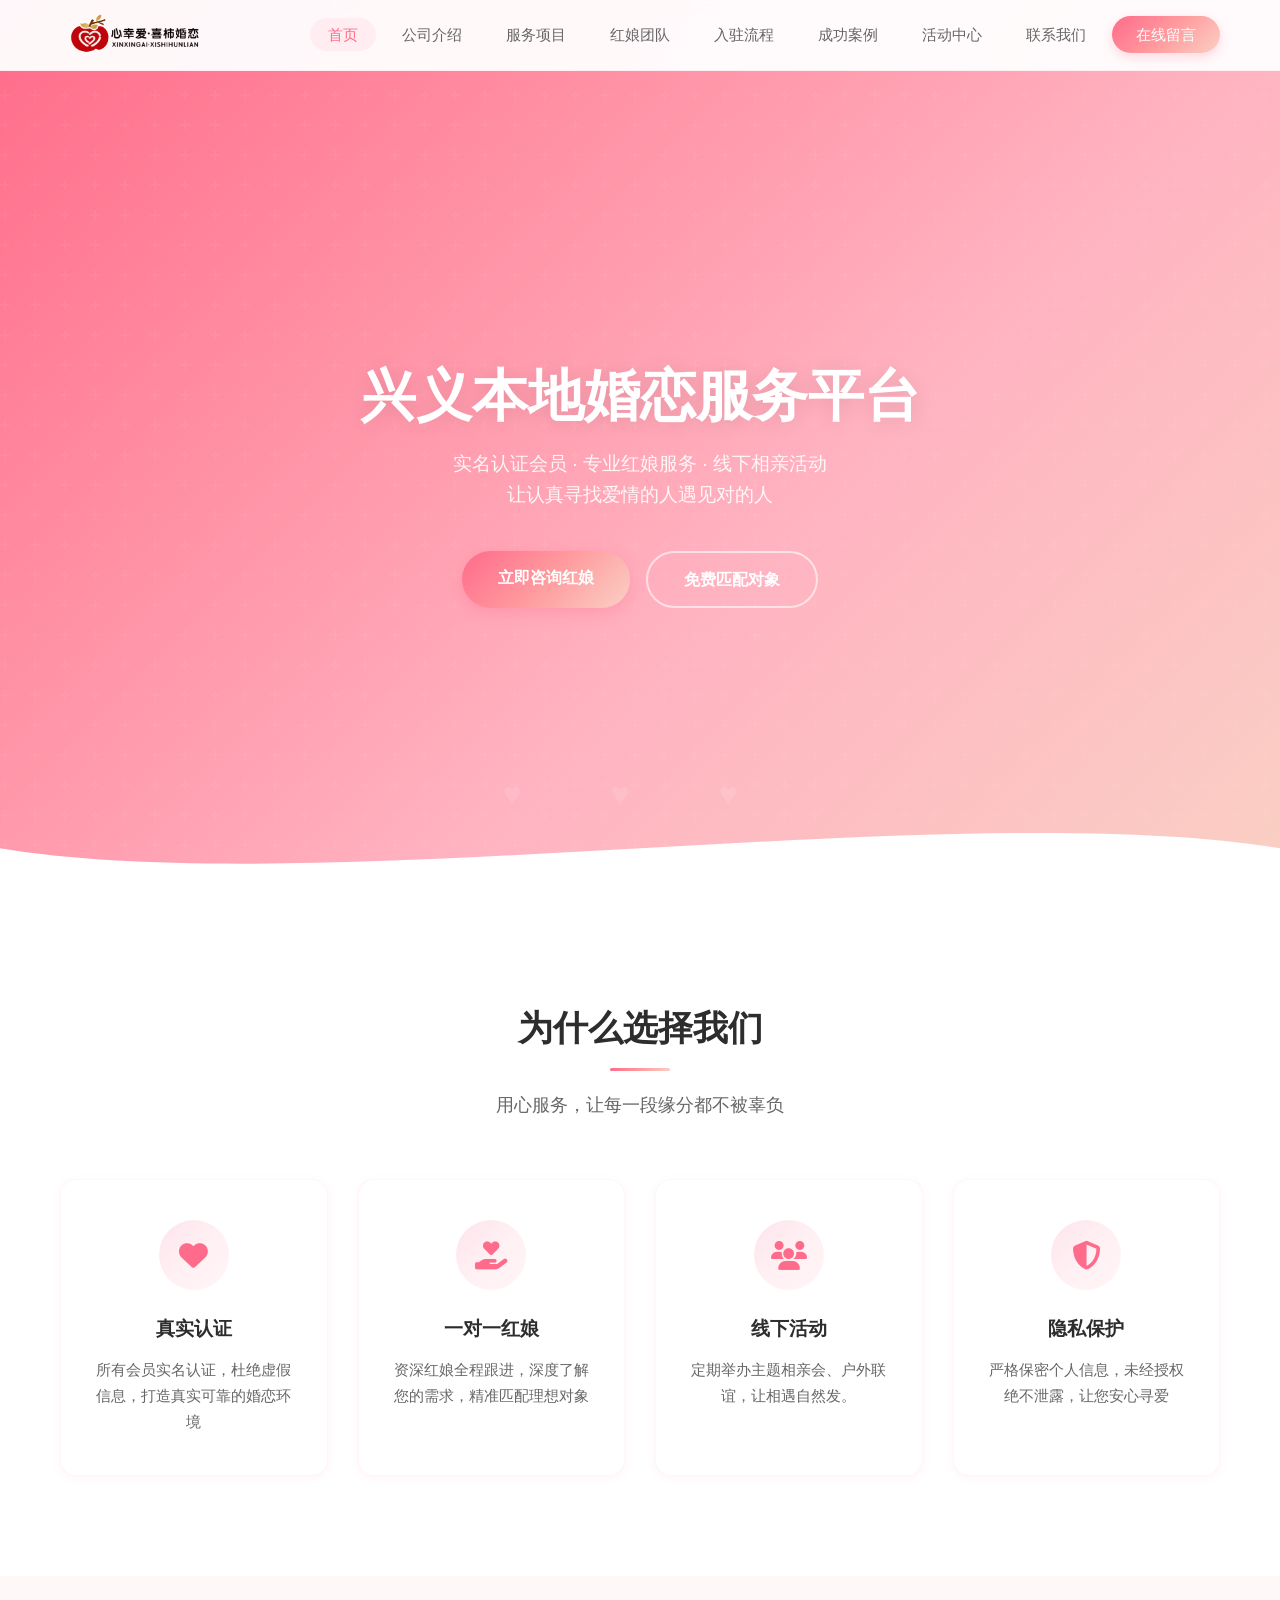
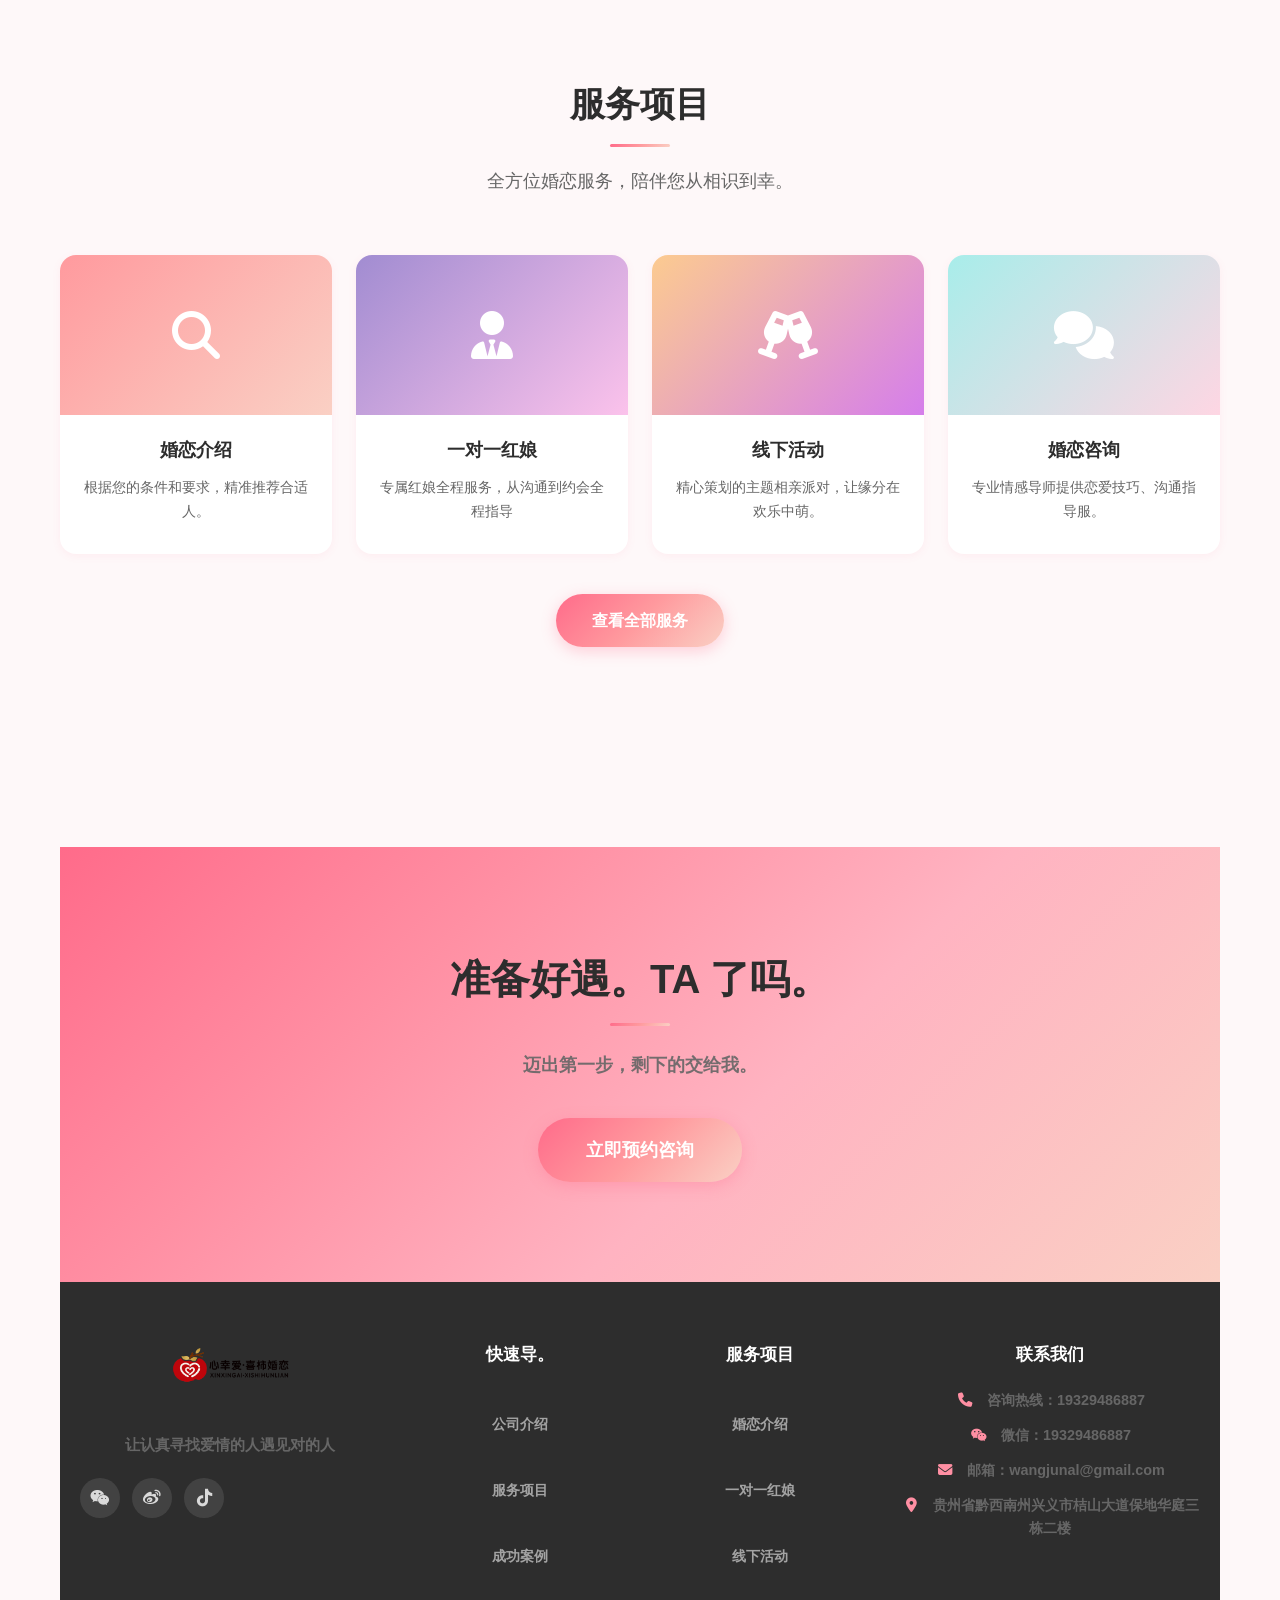
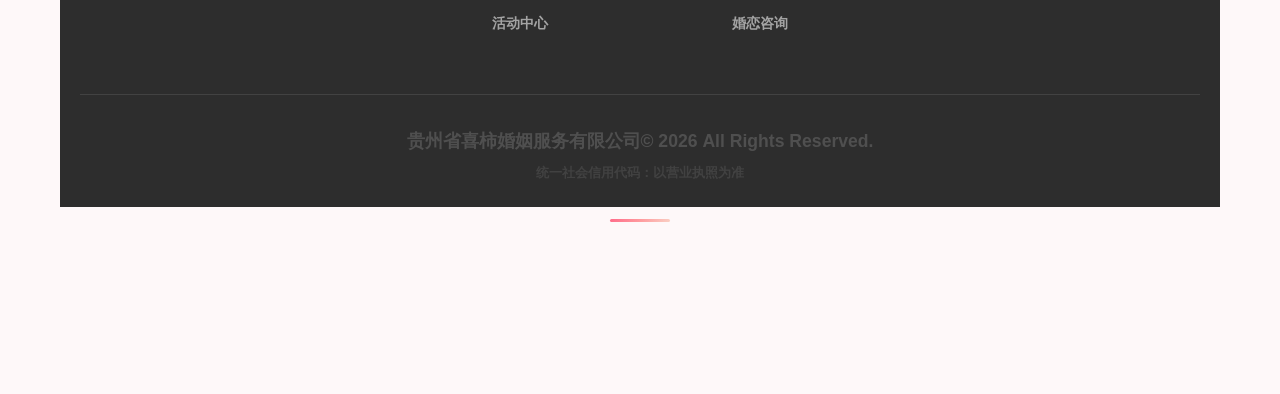
==== commit 4484cbf5: "公司名改为贵州省喜柿婚姻服务有限公司+在线留言发邮件到wangjunal@gmail.com" ====
--- a/index.html
+++ b/index.html
@@ -342,7 +342,7 @@
 
     <div class="footer-bottom">
 
-      <p>贵州省喜柿婚恋服务有限公司&copy; 2026 All Rights Reserved.</p>
+      <p>贵州省喜柿婚姻服务有限公司&copy; 2026 All Rights Reserved.</p>
 
       <p style="margin-top:8px;font-size:0.8rem;opacity:0.6;">统一社会信用代码：以营业执照为准</p>
 
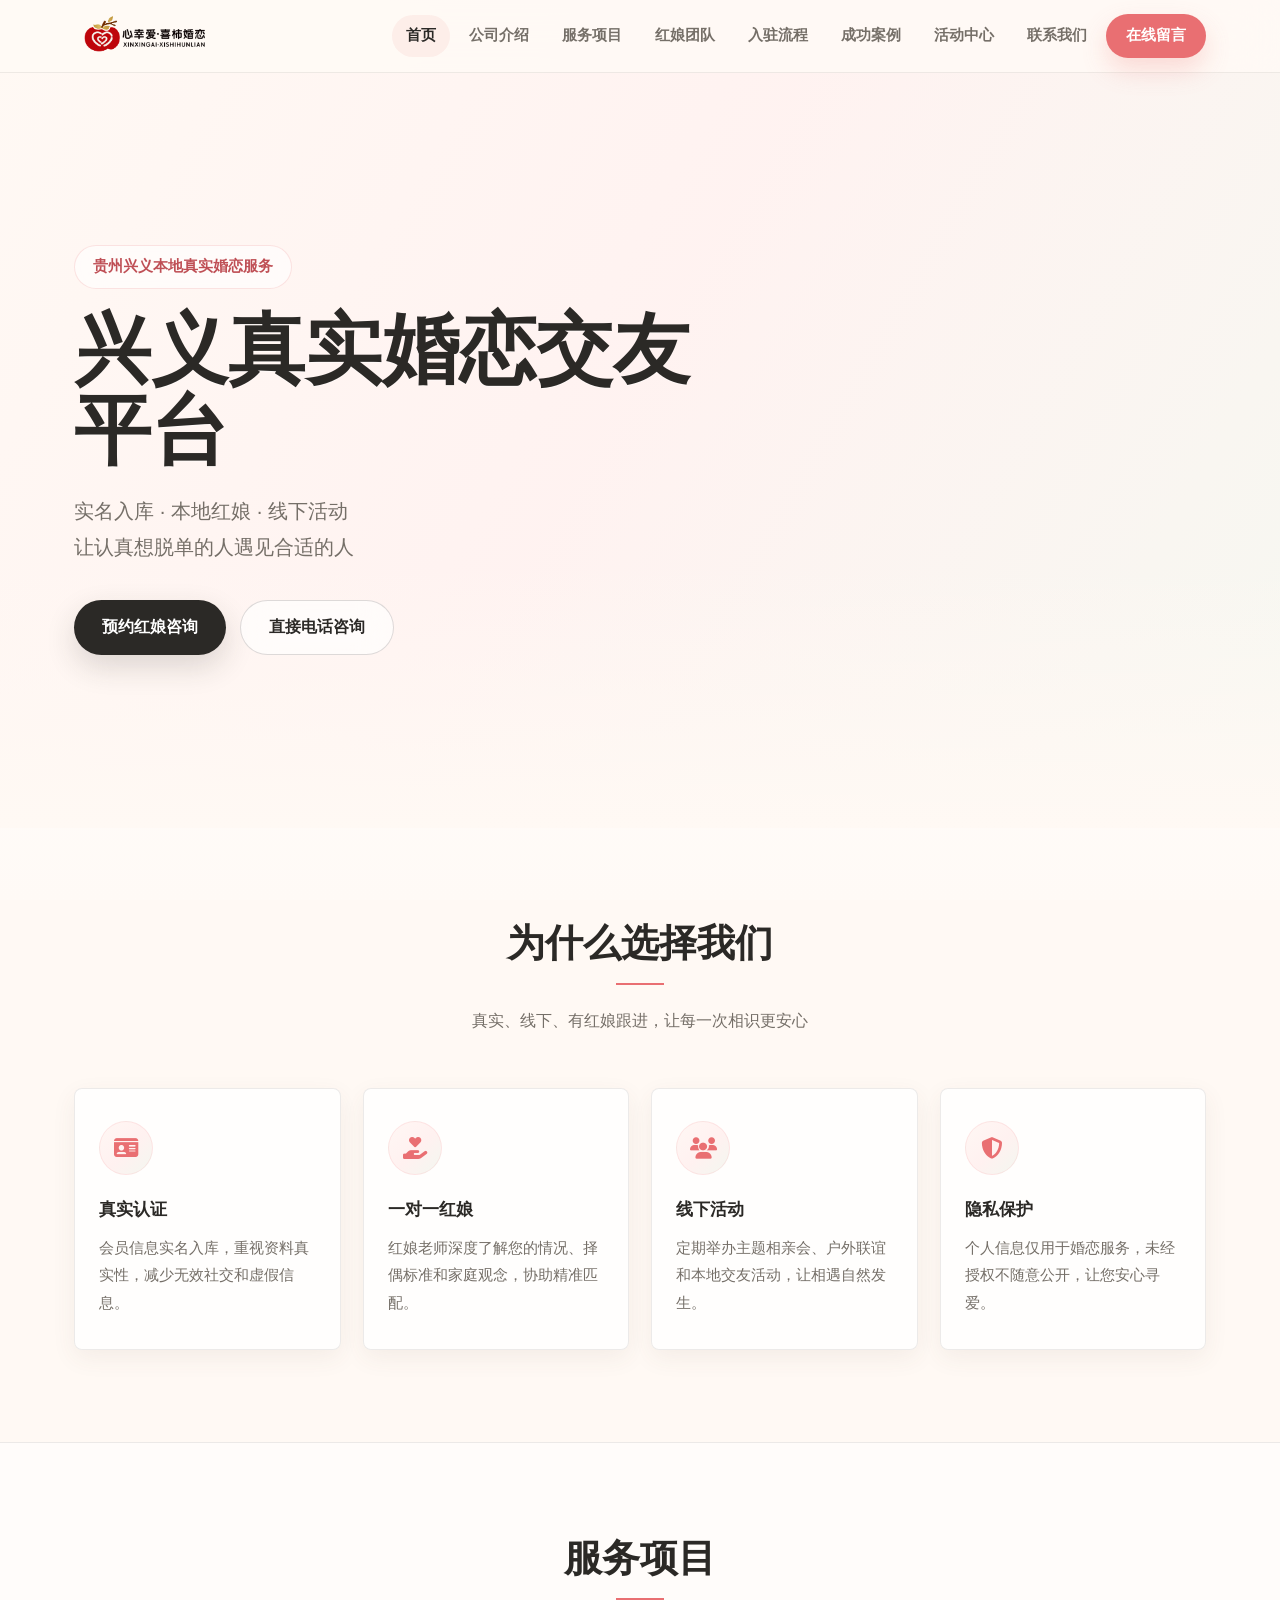
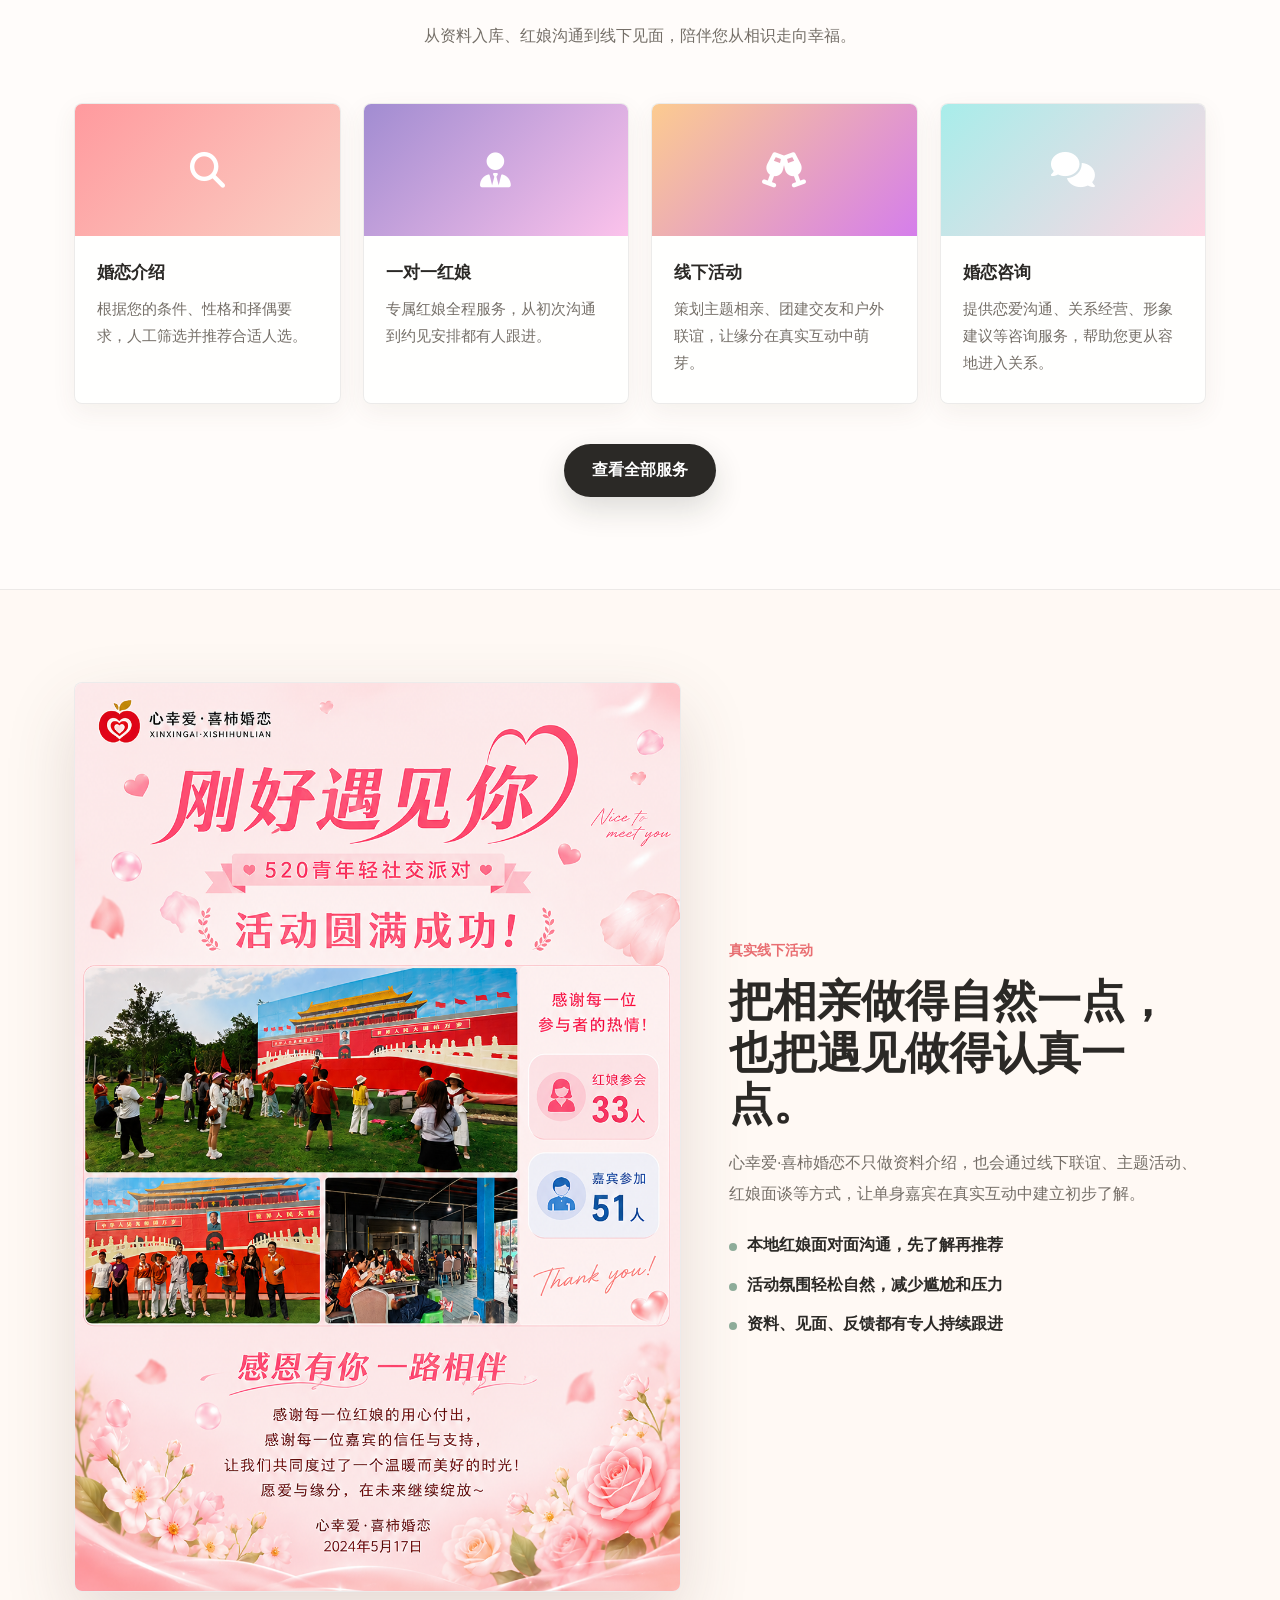
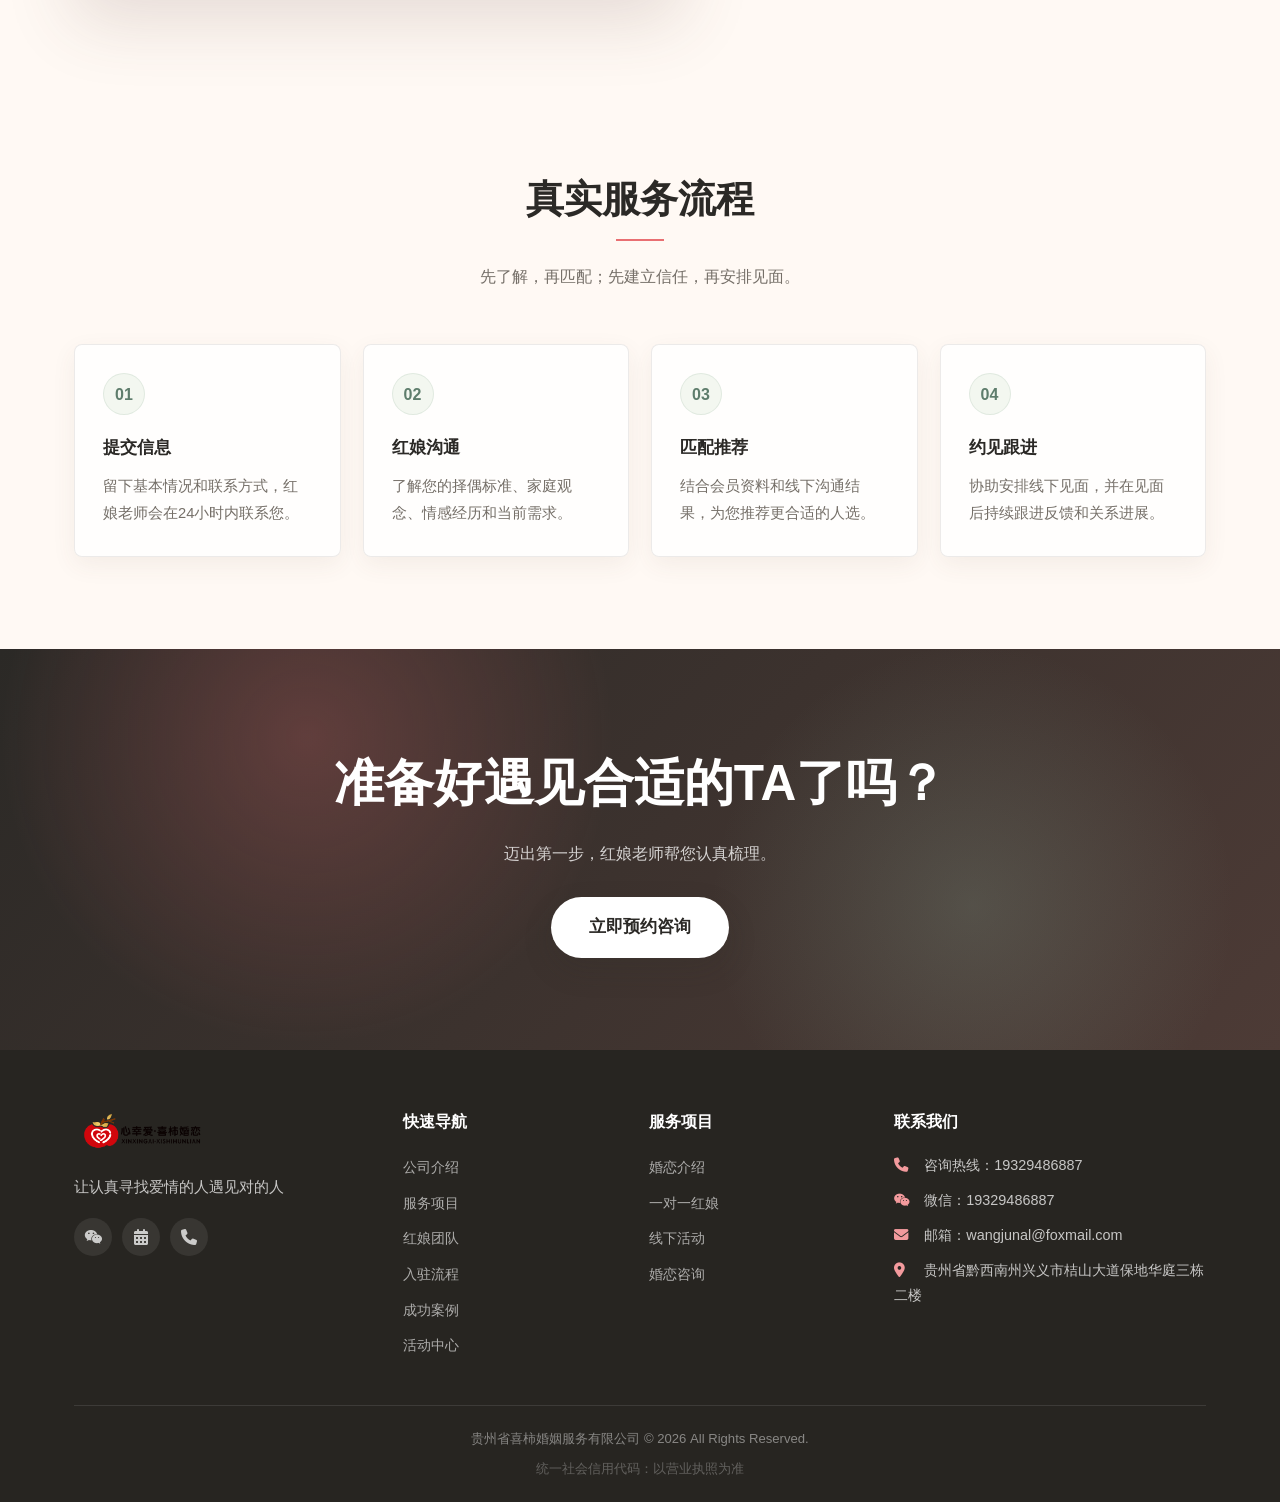
==== commit 114d29e9: "Refresh site design and improve contact form" ====
--- a/index.html
+++ b/index.html
@@ -1,49 +1,48 @@
 <!DOCTYPE html>
-
 <html lang="zh-CN">
-
 <head>
-
   <meta charset="UTF-8">
-
   <meta name="viewport" content="width=device-width, initial-scale=1.0">
-
-  <title>兴义婚介_兴义相亲_兴义婚恋服务_心幸爱喜柿婚恋</title>
-
-  <meta name="keywords" content="兴义婚介,兴义相亲,兴义婚恋,黔西南婚介,黔西南相亲">
-
-  <meta name="description" content="心幸爱·喜柿婚恋是兴义本地婚恋服务平台，提供实名认证会员、专业红娘服务、线下相亲活动，让认真寻找爱情的人遇见对的人。">
-
+  <title>兴义婚介相亲服务｜心幸爱·喜柿婚恋｜本地红娘婚恋平台</title>
+  <meta name="keywords" content="兴义婚介,兴义相亲,兴义婚恋,黔西南婚介,黔西南相亲,兴义红娘">
+  <meta name="description" content="心幸爱·喜柿婚恋是兴义本地真实婚恋服务平台，提供实名入库、本地红娘、线下相亲活动和婚恋咨询，帮助认真想脱单的人遇见合适的人。">
+  <link rel="canonical" href="https://www.xshlxx.com/">
+  <meta property="og:title" content="兴义婚介相亲服务｜心幸爱·喜柿婚恋">
+  <meta property="og:description" content="实名入库、本地红娘、线下活动，让认真想脱单的人遇见合适的人。">
+  <meta property="og:type" content="website">
+  <meta property="og:url" content="https://www.xshlxx.com/">
+  <meta property="og:image" content="https://www.xshlxx.com/images/logo.png">
   <link rel="stylesheet" href="css/style.css">
-
   <link rel="stylesheet" href="https://cdnjs.cloudflare.com/ajax/libs/font-awesome/6.5.0/css/all.min.css">
-
+  <script type="application/ld+json">
+  {
+    "@context": "https://schema.org",
+    "@type": "LocalBusiness",
+    "name": "心幸爱·喜柿婚恋",
+    "url": "https://www.xshlxx.com/",
+    "telephone": "+86-193-2948-6887",
+    "email": "wangjunal@foxmail.com",
+    "address": {
+      "@type": "PostalAddress",
+      "addressRegion": "贵州省",
+      "addressLocality": "黔西南州兴义市",
+      "streetAddress": "桔山大道保地华庭三栋二楼"
+    },
+    "openingHours": "Mo-Su 09:00-21:00",
+    "description": "兴义本地婚恋服务平台，提供实名入库、本地红娘、线下相亲活动和婚恋咨询。"
+  }
+  </script>
 </head>
-
 <body>
-
-<!-- ====== 导航。====== -->
-
 <nav class="navbar">
-
   <div class="container nav-container">
-
     <a href="index.html" class="logo">
-
       <img src="images/logo.png" alt="心幸爱·喜柿婚恋" class="logo-img">
-
-      <!-- logo-text removed -->
-
     </a>
-
-    <button class="hamburger" id="hamburger">
-
+    <button class="hamburger" id="hamburger" aria-label="打开导航菜单">
       <span></span><span></span><span></span>
-
     </button>
-
     <ul class="nav-menu" id="navMenu">
-
       <li><a href="index.html" class="active">首页</a></li>
       <li><a href="about.html">公司介绍</a></li>
       <li><a href="services.html">服务项目</a></li>
@@ -53,308 +52,212 @@
       <li><a href="events.html">活动中心</a></li>
       <li><a href="contact.html">联系我们</a></li>
       <li><a href="message.html" class="nav-cta">在线留言</a></li>
-
     </ul>
-
-  </div>
-
+  </div>
 </nav>
 
-<!-- ====== Hero 首屏 ====== -->
-
 <section class="hero">
-
   <div class="container hero-content">
-
-    <h1 class="hero-title">兴义本地婚恋服务平台</h1>
-
-    <p class="hero-subtitle">实名认证会员 · 专业红娘服务 · 线下相亲活动<br>让认真寻找爱情的人遇见对的人</p>
-
+    <p class="hero-eyebrow">贵州兴义本地真实婚恋服务</p>
+    <h1 class="hero-title">兴义真实婚恋交友平台</h1>
+    <p class="hero-subtitle">实名入库 · 本地红娘 · 线下活动<br>让认真想脱单的人遇见合适的人</p>
     <div class="hero-btns">
-
-      <a href="message.html" class="btn btn-primary">立即咨询红娘</a>
-
-      <a href="message.html" class="btn btn-outline">免费匹配对象</a>
-
-    </div>
-
-  </div>
-
+      <a href="message.html" class="btn btn-primary">预约红娘咨询</a>
+      <a href="tel:19329486887" class="btn btn-outline">直接电话咨询</a>
+    </div>
+  </div>
   <div class="hero-shape">
-
     <svg viewBox="0 0 1440 120" preserveAspectRatio="none">
-
       <path d="M0,60 C360,120 1080,0 1440,60 L1440,120 L0,120 Z" fill="#fff"/>
-
     </svg>
-
-  </div>
-
-</section>
-
-<!-- ====== 核心优势 ====== -->
+  </div>
+</section>
 
 <section class="features section">
-
-  <div class="container">
-
+  <div class="container">
     <div class="section-header">
-
       <h2>为什么选择我们</h2>
-
-      <p>用心服务，让每一段缘分都不被辜负</p>
-
-    </div>
-
+      <p>真实、线下、有红娘跟进，让每一次相识更安心</p>
+    </div>
     <div class="features-grid">
-
-      <div class="feature-card">
-
-        <div class="feature-icon"><i class="fas fa-heart"></i></div>
-
+      <div class="feature-card">
+        <div class="feature-icon"><i class="fas fa-id-card"></i></div>
         <h3>真实认证</h3>
-
-        <p>所有会员实名认证，杜绝虚假信息，打造真实可靠的婚恋环境</p>
-
-      </div>
-
-      <div class="feature-card">
-
+        <p>会员信息实名入库，重视资料真实性，减少无效社交和虚假信息。</p>
+      </div>
+      <div class="feature-card">
         <div class="feature-icon"><i class="fas fa-hand-holding-heart"></i></div>
-
         <h3>一对一红娘</h3>
-
-        <p>资深红娘全程跟进，深度了解您的需求，精准匹配理想对象</p>
-
-      </div>
-
-      <div class="feature-card">
-
+        <p>红娘老师深度了解您的情况、择偶标准和家庭观念，协助精准匹配。</p>
+      </div>
+      <div class="feature-card">
         <div class="feature-icon"><i class="fas fa-users"></i></div>
-
         <h3>线下活动</h3>
-
-        <p>定期举办主题相亲会、户外联谊，让相遇自然发。</p>
-
-      </div>
-
-      <div class="feature-card">
-
+        <p>定期举办主题相亲会、户外联谊和本地交友活动，让相遇自然发生。</p>
+      </div>
+      <div class="feature-card">
         <div class="feature-icon"><i class="fas fa-shield-alt"></i></div>
-
         <h3>隐私保护</h3>
-
-        <p>严格保密个人信息，未经授权绝不泄露，让您安心寻爱</p>
-
-      </div>
-
-    </div>
-
-  </div>
-
-</section>
-
-<!-- ====== 服务概览 ====== -->
+        <p>个人信息仅用于婚恋服务，未经授权不随意公开，让您安心寻爱。</p>
+      </div>
+    </div>
+  </div>
+</section>
 
 <section class="services-preview section bg-light">
-
-  <div class="container">
-
+  <div class="container">
     <div class="section-header">
-
       <h2>服务项目</h2>
-
-      <p>全方位婚恋服务，陪伴您从相识到幸。</p>
-
-    </div>
-
+      <p>从资料入库、红娘沟通到线下见面，陪伴您从相识走向幸福。</p>
+    </div>
     <div class="services-grid">
-
-      <div class="service-card">
-
+      <div class="service-card">
         <div class="service-img" style="background: linear-gradient(135deg, #ff9a9e 0%, #fad0c4 100%);">
-
           <i class="fas fa-search"></i>
-
-        </div>
-
+        </div>
         <h3>婚恋介绍</h3>
-
-        <p>根据您的条件和要求，精准推荐合适人。</p>
-
-      </div>
-
-      <div class="service-card">
-
+        <p>根据您的条件、性格和择偶要求，人工筛选并推荐合适人选。</p>
+      </div>
+      <div class="service-card">
         <div class="service-img" style="background: linear-gradient(135deg, #a18cd1 0%, #fbc2eb 100%);">
-
           <i class="fas fa-user-tie"></i>
-
-        </div>
-
+        </div>
         <h3>一对一红娘</h3>
-
-        <p>专属红娘全程服务，从沟通到约会全程指导</p>
-
-      </div>
-
-      <div class="service-card">
-
+        <p>专属红娘全程服务，从初次沟通到约见安排都有人跟进。</p>
+      </div>
+      <div class="service-card">
         <div class="service-img" style="background: linear-gradient(135deg, #fccb90 0%, #d57eeb 100%);">
-
           <i class="fas fa-glass-cheers"></i>
-
-        </div>
-
+        </div>
         <h3>线下活动</h3>
-
-        <p>精心策划的主题相亲派对，让缘分在欢乐中萌。</p>
-
-      </div>
-
-      <div class="service-card">
-
+        <p>策划主题相亲、团建交友和户外联谊，让缘分在真实互动中萌芽。</p>
+      </div>
+      <div class="service-card">
         <div class="service-img" style="background: linear-gradient(135deg, #a8edea 0%, #fed6e3 100%);">
-
           <i class="fas fa-comments"></i>
-
-        </div>
-
+        </div>
         <h3>婚恋咨询</h3>
-
-        <p>专业情感导师提供恋爱技巧、沟通指导服。</p>
-
-      </div>
-
-    </div>
-
+        <p>提供恋爱沟通、关系经营、形象建议等咨询服务，帮助您更从容地进入关系。</p>
+      </div>
+    </div>
     <div class="text-center mt-4">
-
       <a href="services.html" class="btn btn-primary">查看全部服务</a>
-
-    </div>
-
-  </div>
-
-</section>
-
-<!-- ====== 服务概览 ====== -->
-
-<section class="services-preview section bg-light">
-
-  <div class="container">
-
+    </div>
+  </div>
+</section>
+
+<section class="section">
+  <div class="container">
+    <div class="visual-story">
+      <div class="visual-story-media">
+        <img src="images/517huodong.png" alt="心幸爱·喜柿婚恋线下联谊活动现场">
+      </div>
+      <div class="visual-story-copy">
+        <p class="eyebrow">真实线下活动</p>
+        <h2>把相亲做得自然一点，也把遇见做得认真一点。</h2>
+        <p>心幸爱·喜柿婚恋不只做资料介绍，也会通过线下联谊、主题活动、红娘面谈等方式，让单身嘉宾在真实互动中建立初步了解。</p>
+        <ul class="story-points">
+          <li>本地红娘面对面沟通，先了解再推荐</li>
+          <li>活动氛围轻松自然，减少尴尬和压力</li>
+          <li>资料、见面、反馈都有专人持续跟进</li>
+        </ul>
+      </div>
+    </div>
+  </div>
+</section>
+
+<section class="section">
+  <div class="container">
     <div class="section-header">
-
-      <h2><!-- ====== CTA 行动号召 ====== -->
+      <h2>真实服务流程</h2>
+      <p>先了解，再匹配；先建立信任，再安排见面。</p>
+    </div>
+    <div class="trust-grid">
+      <div class="trust-card">
+        <span>01</span>
+        <h3>提交信息</h3>
+        <p>留下基本情况和联系方式，红娘老师会在24小时内联系您。</p>
+      </div>
+      <div class="trust-card">
+        <span>02</span>
+        <h3>红娘沟通</h3>
+        <p>了解您的择偶标准、家庭观念、情感经历和当前需求。</p>
+      </div>
+      <div class="trust-card">
+        <span>03</span>
+        <h3>匹配推荐</h3>
+        <p>结合会员资料和线下沟通结果，为您推荐更合适的人选。</p>
+      </div>
+      <div class="trust-card">
+        <span>04</span>
+        <h3>约见跟进</h3>
+        <p>协助安排线下见面，并在见面后持续跟进反馈和关系进展。</p>
+      </div>
+    </div>
+  </div>
+</section>
 
 <section class="cta section">
-
   <div class="container text-center">
-
-    <h2>准备好遇。TA 了吗。</h2>
-
-    <p>迈出第一步，剩下的交给我。</p>
-
+    <h2>准备好遇见合适的TA了吗？</h2>
+    <p>迈出第一步，红娘老师帮您认真梳理。</p>
     <a href="message.html" class="btn btn-primary btn-lg">立即预约咨询</a>
-
-  </div>
-
-</section>
-
-<!-- ====== 页脚 ====== -->
+  </div>
+</section>
 
 <footer class="footer">
-
-  <div class="container">
-
+  <div class="container">
     <div class="footer-grid">
-
       <div class="footer-info">
-
         <img src="images/logo.png" alt="心幸爱·喜柿婚恋" class="footer-logo">
-
         <p>让认真寻找爱情的人遇见对的人</p>
-
         <div class="footer-social">
-
-          <a href="#"><i class="fab fa-weixin"></i></a>
-
-          <a href="#"><i class="fab fa-weibo"></i></a>
-
-          <a href="#"><i class="fab fa-tiktok"></i></a>
-
-        </div>
-
-      </div>
-
+          <a href="message.html" aria-label="微信咨询"><i class="fab fa-weixin"></i></a>
+          <a href="events.html" aria-label="活动中心"><i class="fas fa-calendar-alt"></i></a>
+          <a href="contact.html" aria-label="联系我们"><i class="fas fa-phone"></i></a>
+        </div>
+      </div>
       <div class="footer-links">
-
-        <h4>快速导。</h4>
-
+        <h4>快速导航</h4>
         <ul>
-
           <li><a href="about.html">公司介绍</a></li>
-
           <li><a href="services.html">服务项目</a></li>
-
+          <li><a href="hongniang.html">红娘团队</a></li>
+          <li><a href="process.html">入驻流程</a></li>
           <li><a href="cases.html">成功案例</a></li>
-
           <li><a href="events.html">活动中心</a></li>
-
         </ul>
-
-      </div>
-
+      </div>
       <div class="footer-links">
-
         <h4>服务项目</h4>
-
         <ul>
-
           <li><a href="services.html">婚恋介绍</a></li>
-
           <li><a href="services.html">一对一红娘</a></li>
-
           <li><a href="services.html">线下活动</a></li>
-
           <li><a href="services.html">婚恋咨询</a></li>
-
         </ul>
-
-      </div>
-
+      </div>
       <div class="footer-contact">
-
         <h4>联系我们</h4>
-
         <p><i class="fas fa-phone"></i> 咨询热线：19329486887</p>
-
         <p><i class="fab fa-weixin"></i> 微信：19329486887</p>
-
-        <p><i class="fas fa-envelope"></i> 邮箱：wangjunal@gmail.com</p>
-
+        <p><i class="fas fa-envelope"></i> 邮箱：wangjunal@foxmail.com</p>
         <p><i class="fas fa-map-marker-alt"></i> 贵州省黔西南州兴义市桔山大道保地华庭三栋二楼</p>
-
-      </div>
-
-    </div>
-
+      </div>
+    </div>
     <div class="footer-bottom">
-
-      <p>贵州省喜柿婚姻服务有限公司&copy; 2026 All Rights Reserved.</p>
-
+      <p>贵州省喜柿婚姻服务有限公司 &copy; 2026 All Rights Reserved.</p>
       <p style="margin-top:8px;font-size:0.8rem;opacity:0.6;">统一社会信用代码：以营业执照为准</p>
-
-    </div>
-
-  </div>
-
+    </div>
+  </div>
 </footer>
 
+<div class="mobile-contact-bar" aria-label="快捷咨询">
+  <a href="tel:19329486887"><i class="fas fa-phone"></i><span>电话</span></a>
+  <a href="message.html"><i class="fab fa-weixin"></i><span>加微信</span></a>
+  <a href="message.html"><i class="fas fa-pen-to-square"></i><span>预约</span></a>
+</div>
+
 <script src="js/main.js"></script>
-
 </body>
-
 </html>
-
--- a/css/style.css
+++ b/css/style.css
@@ -1,285 +1,244 @@
-/* ====== 全局重置 ====== */
 * { margin: 0; padding: 0; box-sizing: border-box; }
 
 :root {
-  --primary: #ff6b8a;
-  --primary-light: #ff8fa3;
-  --primary-dark: #e85d7a;
-  --gradient-main: linear-gradient(135deg, #ff6b8a 0%, #ff9a9e 50%, #fad0c4 100%);
-  --gradient-soft: linear-gradient(135deg, #fce4ec 0%, #fff0f3 50%, #fff5f7 100%);
-  --gradient-hero: linear-gradient(135deg, #ff6b8a 0%, #ff8fa3 30%, #ffb3c1 60%, #fad0c4 100%);
-  --text-dark: #2d2d2d;
-  --text-gray: #666;
-  --text-light: #999;
-  --bg-light: #fef8f9;
-  --bg-white: #fff;
-  --shadow-sm: 0 2px 8px rgba(255,107,138,0.08);
-  --shadow-md: 0 4px 20px rgba(255,107,138,0.12);
-  --shadow-lg: 0 8px 40px rgba(255,107,138,0.15);
-  --radius-sm: 8px;
-  --radius-md: 16px;
-  --radius-lg: 24px;
-  --radius-xl: 32px;
-  --font-main: 'PingFang SC','Microsoft YaHei','Noto Sans SC',-apple-system,sans-serif;
+  --primary: #e96f72;
+  --primary-light: #f39a9d;
+  --primary-dark: #bf4f55;
+  --accent: #8fae9b;
+  --accent-dark: #5e7d6c;
+  --cream: #fff9f4;
+  --petal: #fff1f0;
+  --mist: #f3f7f0;
+  --ink: #2b2926;
+  --muted: #756f68;
+  --soft: #a79d94;
+  --line: rgba(43,41,38,0.09);
+  --white: #fff;
+  --gradient-main: linear-gradient(135deg, #e96f72 0%, #f6a09b 52%, #f6c7ad 100%);
+  --gradient-soft: linear-gradient(135deg, #fff7f4 0%, #fff1f0 54%, #f3f7f0 100%);
+  --gradient-hero: linear-gradient(120deg, rgba(255,249,244,0.92) 0%, rgba(255,241,240,0.82) 48%, rgba(243,247,240,0.72) 100%);
+  --shadow-sm: 0 8px 24px rgba(93,64,55,0.07);
+  --shadow-md: 0 18px 48px rgba(93,64,55,0.11);
+  --shadow-lg: 0 28px 70px rgba(93,64,55,0.16);
+  --radius-sm: 6px;
+  --radius-md: 8px;
+  --radius-lg: 8px;
+  --radius-xl: 8px;
+  --font-main: 'PingFang SC','Microsoft YaHei','Noto Sans SC',-apple-system,BlinkMacSystemFont,sans-serif;
 }
 
 html { scroll-behavior: smooth; }
-body { font-family: var(--font-main); color: var(--text-dark); background: var(--bg-white); line-height: 1.6; overflow-x: hidden; }
-.container { max-width: 1200px; margin: 0 auto; padding: 0 20px; }
-a { text-decoration: none; color: inherit; transition: all .3s ease; }
+body { font-family: var(--font-main); color: var(--ink); background: var(--cream); line-height: 1.72; overflow-x: hidden; }
+body::before { content: ''; position: fixed; inset: 0; pointer-events: none; z-index: -1; background: radial-gradient(circle at 18% 8%, rgba(233,111,114,0.09), transparent 28%), radial-gradient(circle at 84% 20%, rgba(143,174,155,0.12), transparent 24%), linear-gradient(180deg, #fffaf6 0%, #fff 48%, #fffaf6 100%); }
+.container { max-width: 1180px; margin: 0 auto; padding: 0 24px; }
+a { text-decoration: none; color: inherit; transition: color .25s ease, background .25s ease, transform .25s ease, box-shadow .25s ease; }
 ul { list-style: none; }
-img { max-width: 100%; }
+img { max-width: 100%; display: block; }
 .text-center { text-align: center; }
 .mt-4 { margin-top: 40px; }
-.section { padding: 100px 0; }
-.bg-light { background: var(--bg-light); }
-
-.section-header { text-align: center; margin-bottom: 60px; }
-.section-header h2 { font-size: 2.2rem; font-weight: 700; color: var(--text-dark); margin-bottom: 12px; position: relative; display: inline-block; }
-.section-header h2::after { content: ''; display: block; width: 60px; height: 3px; background: var(--gradient-main); margin: 12px auto 0; border-radius: 2px; }
-.section-header p { font-size: 1.1rem; color: var(--text-gray); margin-top: 8px; }
-
-/* ====== 按钮 ====== */
-.btn { display: inline-block; padding: 14px 36px; border-radius: 50px; font-size: 1rem; font-weight: 600; cursor: pointer; transition: all .3s ease; border: none; outline: none; }
-.btn-primary { background: var(--gradient-main); color: #fff; box-shadow: 0 4px 15px rgba(255,107,138,0.3); }
-.btn-primary:hover { transform: translateY(-2px); box-shadow: 0 6px 25px rgba(255,107,138,0.4); }
-.btn-outline { background: transparent; color: #fff; border: 2px solid rgba(255,255,255,0.6); }
-.btn-outline:hover { background: rgba(255,255,255,0.15); border-color: #fff; }
-.btn-lg { padding: 18px 48px; font-size: 1.1rem; }
-
-/* ====== 导航栏 ====== */
-.navbar { position: fixed; top: 0; left: 0; right: 0; z-index: 1000; background: rgba(255,255,255,0.95); backdrop-filter: blur(20px); -webkit-backdrop-filter: blur(20px); border-bottom: 1px solid rgba(255,107,138,0.08); transition: all .3s ease; }
-.navbar.scrolled { box-shadow: 0 2px 20px rgba(0,0,0,0.06); }
-.nav-container { display: flex; justify-content: space-between; align-items: center; height: 70px; }
-.logo { display: flex; align-items: center; gap: 10px; }
-.logo-img { height: 55px; width: auto; }
-.logo-text { display: none; }
-.nav-menu { display: flex; align-items: center; gap: 8px; }
-.nav-menu li a { padding: 8px 18px; border-radius: 50px; font-size: 0.95rem; font-weight: 500; color: var(--text-gray); transition: all .3s ease; }
-.nav-menu li a:hover, .nav-menu li a.active { color: var(--primary); background: rgba(255,107,138,0.08); }
-.nav-cta { background: var(--gradient-main) !important; color: #fff !important; padding: 10px 24px !important; box-shadow: 0 4px 12px rgba(255,107,138,0.25); }
-.nav-cta:hover { transform: translateY(-1px); box-shadow: 0 6px 20px rgba(255,107,138,0.35) !important; }
-.hamburger { display: none; flex-direction: column; gap: 5px; background: none; border: none; cursor: pointer; padding: 5px; }
-.hamburger span { display: block; width: 25px; height: 2px; background: var(--text-dark); border-radius: 2px; transition: all .3s ease; }
-
-/* ====== Hero 首屏 ====== */
-.hero { position: relative; min-height: 100vh; display: flex; align-items: center; justify-content: center; background: var(--gradient-hero); overflow: hidden; padding-top: 70px; }
-.hero::before { content: ''; position: absolute; top: 0; left: 0; right: 0; bottom: 0; background: url("data:image/svg+xml,%3Csvg width='60' height='60' viewBox='0 0 60 60' xmlns='http://www.w3.org/2000/svg'%3E%3Cg fill='none' fill-rule='evenodd'%3E%3Cg fill='%23ffffff' fill-opacity='0.08'%3E%3Cpath d='M36 34v-4h-2v4h-4v2h4v4h2v-4h4v-2h-4zm0-30V0h-2v4h-4v2h4v4h2V6h4V4h-4zM6 34v-4H4v4H0v2h4v4h2v-4h4v-2H6zM6 4V0H4v4H0v2h4v4h2V6h4V4H6z'/%3E%3C/g%3E%3C/g%3E%3C/svg%3E"); opacity: 0.5; }
-.hero-content { text-align: center; position: relative; z-index: 1; padding: 0 20px; }
-.hero-title { font-size: 3.5rem; font-weight: 800; color: #fff; line-height: 1.2; margin-bottom: 20px; text-shadow: 0 2px 20px rgba(0,0,0,0.1); animation: fadeInUp 1s ease; }
-.hero-subtitle { font-size: 1.2rem; color: rgba(255,255,255,0.9); margin-bottom: 40px; animation: fadeInUp 1s ease .2s both; }
-.hero-btns { display: flex; gap: 16px; justify-content: center; animation: fadeInUp 1s ease .4s both; }
-.hero-shape { position: absolute; bottom: -2px; left: 0; right: 0; line-height: 0; }
-.hero-shape svg { width: 100%; height: auto; }
-.hero::after { content: '♥ ♥ ♥'; position: absolute; font-size: 2rem; color: rgba(255,255,255,0.12); letter-spacing: 40px; bottom: 80px; left: 50%; transform: translateX(-50%); animation: float 3s ease-in-out infinite; }
-
-@keyframes float { 0%,100% { transform: translateX(-50%) translateY(0); } 50% { transform: translateX(-50%) translateY(-10px); } }
-@keyframes fadeInUp { from { opacity: 0; transform: translateY(30px); } to { opacity: 1; transform: translateY(0); } }
-
-/* ====== 核心优势 ====== */
-.features-grid { display: grid; grid-template-columns: repeat(4,1fr); gap: 30px; }
-.feature-card { background: var(--bg-white); padding: 40px 30px; border-radius: var(--radius-md); text-align: center; box-shadow: var(--shadow-sm); transition: all .4s ease; border: 1px solid rgba(255,107,138,0.06); }
-.feature-card:hover { transform: translateY(-8px); box-shadow: var(--shadow-lg); }
-.feature-icon { width: 70px; height: 70px; margin: 0 auto 24px; background: var(--gradient-soft); border-radius: 50%; display: flex; align-items: center; justify-content: center; font-size: 1.8rem; color: var(--primary); transition: all .3s ease; }
-.feature-card:hover .feature-icon { background: var(--gradient-main); color: #fff; transform: scale(1.1); }
-.feature-card h3 { font-size: 1.2rem; margin-bottom: 12px; color: var(--text-dark); }
-.feature-card p { font-size: 0.95rem; color: var(--text-gray); line-height: 1.7; }
-
-/* ====== 红娘团队 ====== */
-.hongniang-grid { display: grid; grid-template-columns: repeat(3,1fr); gap: 30px; }
-.hongniang-card { background: var(--bg-white); padding: 40px 30px; border-radius: var(--radius-md); text-align: center; box-shadow: var(--shadow-sm); transition: all .4s ease; border: 1px solid rgba(255,107,138,0.06); }
-.hongniang-card:hover { transform: translateY(-8px); box-shadow: var(--shadow-lg); }
-.hn-avatar { width: 90px; height: 90px; margin: 0 auto 20px; border-radius: 50%; display: flex; align-items: center; justify-content: center; font-size: 2.5rem; color: #fff; }
-.hongniang-card h3 { font-size: 1.2rem; margin-bottom: 4px; color: var(--text-dark); }
-.hongniang-card .hn-title { font-size: 0.85rem; color: var(--primary); font-weight: 600; margin-bottom: 12px; }
-.hongniang-card .hn-desc { font-size: 0.9rem; color: var(--text-gray); line-height: 1.7; }
-
-/* ====== 服务概览 ====== */
-.services-grid { display: grid; grid-template-columns: repeat(4,1fr); gap: 24px; }
-.service-card { background: var(--bg-white); border-radius: var(--radius-md); overflow: hidden; box-shadow: var(--shadow-sm); transition: all .4s ease; text-align: center; padding-bottom: 30px; }
-.service-card:hover { transform: translateY(-8px); box-shadow: var(--shadow-lg); }
-.service-img { height: 160px; display: flex; align-items: center; justify-content: center; font-size: 3rem; color: #fff; }
-.service-card h3 { font-size: 1.15rem; margin: 20px 0 10px; color: var(--text-dark); }
-.service-card p { font-size: 0.9rem; color: var(--text-gray); padding: 0 20px; line-height: 1.7; }
-
-/* ====== 数据统计 ====== */
-.stats { background: var(--gradient-main); color: #fff; }
-.stats-grid { display: grid; grid-template-columns: repeat(4,1fr); gap: 30px; text-align: center; }
-.stat-item { padding: 20px; }
-.stat-number { font-size: 3rem; font-weight: 800; display: inline-block; }
-.stat-plus, .stat-percent { font-size: 2rem; font-weight: 700; margin-left: 2px; }
-.stat-item p { font-size: 1.1rem; margin-top: 8px; opacity: 0.9; }
-
-/* ====== 成功案例 ====== */
-.cases-grid { display: grid; grid-template-columns: repeat(3,1fr); gap: 30px; }
-.case-card { background: var(--bg-white); padding: 40px 30px; border-radius: var(--radius-md); text-align: center; box-shadow: var(--shadow-sm); transition: all .4s ease; border: 1px solid rgba(255,107,138,0.06); }
-.case-card:hover { transform: translateY(-5px); box-shadow: var(--shadow-md); }
-.case-avatar { width: 60px; height: 60px; margin: 0 auto 20px; background: var(--gradient-soft); border-radius: 50%; display: flex; align-items: center; justify-content: center; font-size: 1.5rem; color: var(--primary); }
-.case-meta { font-size: 0.95rem; color: var(--text-gray); line-height: 1.8; margin-bottom: 4px; }
-
-/* ====== CTA ====== */
-.cta { background: var(--gradient-hero); color: #fff; text-align: center; }
-.cta h2 { font-size: 2.5rem; font-weight: 800; margin-bottom: 16px; }
-.cta p { font-size: 1.15rem; opacity: 0.9; margin-bottom: 36px; }
-
-/* ====== 页脚 ====== */
-.footer { background: #2d2d2d; color: rgba(255,255,255,0.8); padding: 60px 0 0; }
-.footer-grid { display: grid; grid-template-columns: 1.5fr 1fr 1fr 1.5fr; gap: 40px; padding-bottom: 40px; border-bottom: 1px solid rgba(255,255,255,0.1); }
-.footer-logo { height: 50px; margin-bottom: 16px; }
-.footer-info p { font-size: 0.95rem; line-height: 1.7; margin-bottom: 20px; }
-.footer-social { display: flex; gap: 12px; }
-.footer-social a { width: 40px; height: 40px; border-radius: 50%; background: rgba(255,255,255,0.1); display: flex; align-items: center; justify-content: center; font-size: 1.1rem; transition: all .3s ease; }
+.section { padding: 92px 0; }
+.bg-light { background: rgba(255,255,255,0.56); border-top: 1px solid var(--line); border-bottom: 1px solid var(--line); }
+
+.section-header { text-align: center; margin-bottom: 54px; }
+.section-header h2 { font-size: clamp(1.8rem, 3vw, 2.55rem); line-height: 1.22; font-weight: 800; color: var(--ink); margin-bottom: 12px; display: inline-block; }
+.section-header h2::after { content: ''; display: block; width: 48px; height: 2px; background: var(--primary); margin: 16px auto 0; }
+.section-header p { font-size: 1rem; color: var(--muted); margin-top: 10px; }
+
+.btn { display: inline-flex; align-items: center; justify-content: center; min-height: 46px; padding: 13px 28px; border-radius: 999px; font-size: 0.98rem; font-weight: 700; cursor: pointer; border: 0; outline: none; letter-spacing: 0; }
+.btn-primary { background: var(--ink); color: #fff; box-shadow: 0 12px 30px rgba(43,41,38,0.16); }
+.btn-primary:hover { transform: translateY(-2px); box-shadow: 0 16px 38px rgba(43,41,38,0.2); }
+.btn-outline { background: rgba(255,255,255,0.64); color: var(--ink); border: 1px solid rgba(43,41,38,0.16); backdrop-filter: blur(16px); }
+.btn-outline:hover { background: #fff; transform: translateY(-2px); box-shadow: var(--shadow-sm); }
+.btn-lg { min-height: 54px; padding: 16px 38px; font-size: 1.04rem; }
+
+.navbar { position: fixed; top: 0; left: 0; right: 0; z-index: 1000; background: rgba(255,250,246,0.82); backdrop-filter: blur(22px); -webkit-backdrop-filter: blur(22px); border-bottom: 1px solid rgba(43,41,38,0.08); transition: box-shadow .3s ease, background .3s ease; }
+.navbar.scrolled { background: rgba(255,255,255,0.93); box-shadow: 0 10px 34px rgba(43,41,38,0.08); }
+.nav-container { display: flex; justify-content: space-between; align-items: center; height: 72px; }
+.logo { display: flex; align-items: center; }
+.logo-img { height: 52px; width: auto; }
+.nav-menu { display: flex; align-items: center; gap: 5px; }
+.nav-menu li a { display: inline-flex; align-items: center; min-height: 38px; padding: 8px 14px; border-radius: 999px; font-size: 0.92rem; font-weight: 650; color: var(--muted); }
+.nav-menu li a:hover, .nav-menu li a.active { color: var(--ink); background: rgba(233,111,114,0.09); }
+.nav-cta { background: var(--primary) !important; color: #fff !important; padding: 9px 20px !important; box-shadow: 0 12px 26px rgba(233,111,114,0.24); }
+.hamburger { display: none; flex-direction: column; gap: 5px; background: transparent; border: 0; cursor: pointer; padding: 6px; }
+.hamburger span { display: block; width: 24px; height: 2px; background: var(--ink); border-radius: 2px; transition: all .3s ease; }
+
+.hero { position: relative; min-height: 92vh; display: flex; align-items: center; justify-content: center; overflow: hidden; padding-top: 72px; background: var(--cream); }
+.hero::before { content: ''; position: absolute; inset: 0; background: var(--gradient-hero), url('../images/tuandui.png') center 32% / cover no-repeat; }
+.hero::after { content: ''; position: absolute; inset: auto 0 0 0; height: 32%; background: linear-gradient(180deg, transparent 0%, var(--cream) 100%); pointer-events: none; }
+.hero-content { text-align: left; position: relative; z-index: 1; padding: 0 24px; max-width: 1180px; width: 100%; }
+.hero-eyebrow { display: inline-flex; align-items: center; padding: 8px 18px; border-radius: 999px; background: rgba(255,255,255,0.58); color: var(--primary-dark); font-size: 0.92rem; font-weight: 800; margin-bottom: 20px; border: 1px solid rgba(233,111,114,0.18); backdrop-filter: blur(16px); }
+.hero-title { max-width: 680px; font-size: clamp(2.5rem, 6vw, 5.2rem); font-weight: 900; color: var(--ink); line-height: 1.06; margin-bottom: 22px; text-shadow: 0 1px 0 rgba(255,255,255,0.5); }
+.hero-subtitle { max-width: 560px; font-size: clamp(1.05rem, 1.6vw, 1.32rem); color: var(--muted); margin-bottom: 36px; }
+.hero-btns { display: flex; gap: 14px; justify-content: flex-start; flex-wrap: wrap; }
+.hero-shape { display: none; }
+
+.features-grid, .services-grid, .stats-grid, .cases-grid, .values-grid, .pricing-grid { display: grid; gap: 22px; }
+.features-grid { grid-template-columns: repeat(4,1fr); }
+.services-grid { grid-template-columns: repeat(4,1fr); }
+.feature-card, .service-card, .case-card, .hongniang-card, .value-card, .pricing-card, .trust-card, .message-right .msg-tip, .message-form-wrap, .contact-info-card, .event-card, .service-detail-card, .case-detail-card { background: rgba(255,255,255,0.78); border: 1px solid var(--line); border-radius: var(--radius-md); box-shadow: var(--shadow-sm); }
+.feature-card, .hongniang-card { padding: 32px 24px; text-align: left; transition: transform .35s ease, box-shadow .35s ease; }
+.feature-card:hover, .service-card:hover, .hongniang-card:hover, .trust-card:hover, .event-card:hover, .service-detail-card:hover, .pricing-card:hover { transform: translateY(-6px); box-shadow: var(--shadow-md); }
+.feature-icon { width: 54px; height: 54px; margin: 0 0 20px; background: var(--gradient-soft); border-radius: 50%; display: flex; align-items: center; justify-content: center; font-size: 1.35rem; color: var(--primary); border: 1px solid rgba(233,111,114,0.12); }
+.feature-card h3, .service-card h3, .trust-card h3 { font-size: 1.08rem; margin-bottom: 10px; color: var(--ink); }
+.feature-card p, .service-card p, .trust-card p { font-size: 0.92rem; color: var(--muted); line-height: 1.85; }
+
+.service-card { overflow: hidden; text-align: left; padding-bottom: 26px; transition: transform .35s ease, box-shadow .35s ease; }
+.service-img { height: 132px; display: flex; align-items: center; justify-content: center; font-size: 2.2rem; color: #fff; }
+.service-card h3 { padding: 0 22px; margin: 22px 0 8px; }
+.service-card p { padding: 0 22px; }
+
+.trust-grid { display: grid; grid-template-columns: repeat(4,1fr); gap: 22px; }
+.trust-card { padding: 28px; transition: transform .35s ease, box-shadow .35s ease; }
+.trust-card span { display: inline-flex; width: 42px; height: 42px; align-items: center; justify-content: center; border-radius: 999px; background: var(--mist); color: var(--accent-dark); font-weight: 900; margin-bottom: 18px; border: 1px solid rgba(143,174,155,0.2); }
+
+.visual-story { display: grid; grid-template-columns: minmax(0, 1.12fr) minmax(320px, .88fr); align-items: center; gap: 48px; }
+.visual-story-media { position: relative; border-radius: var(--radius-md); overflow: hidden; min-height: 420px; box-shadow: var(--shadow-lg); border: 1px solid var(--line); background: #fff; }
+.visual-story-media img { width: 100%; height: 100%; min-height: 420px; object-fit: cover; }
+.visual-story-copy .eyebrow { color: var(--primary); font-weight: 900; font-size: 0.9rem; margin-bottom: 12px; }
+.visual-story-copy h2 { font-size: clamp(1.9rem, 3.4vw, 3rem); line-height: 1.18; margin-bottom: 18px; }
+.visual-story-copy p { color: var(--muted); line-height: 1.9; margin-bottom: 22px; }
+.story-points { display: grid; gap: 12px; }
+.story-points li { display: flex; gap: 10px; color: var(--ink); font-weight: 650; }
+.story-points li::before { content: ''; width: 8px; height: 8px; border-radius: 50%; background: var(--accent); margin-top: 12px; flex-shrink: 0; }
+
+.cta { background: linear-gradient(135deg, #2b2926 0%, #4d3b36 100%); color: #fff; text-align: center; position: relative; overflow: hidden; }
+.cta::before { content: ''; position: absolute; inset: 0; background: radial-gradient(circle at 24% 22%, rgba(233,111,114,0.25), transparent 30%), radial-gradient(circle at 76% 64%, rgba(143,174,155,0.22), transparent 26%); }
+.cta .container { position: relative; z-index: 1; }
+.cta h2 { font-size: clamp(2rem, 4vw, 3.1rem); font-weight: 900; margin-bottom: 14px; }
+.cta p { color: rgba(255,255,255,0.78); margin-bottom: 30px; }
+.cta .btn-primary { background: #fff; color: var(--ink); }
+
+.footer { background: #272521; color: rgba(255,255,255,0.74); padding: 58px 0 0; }
+.footer-grid { display: grid; grid-template-columns: 1.4fr 1fr 1fr 1.5fr; gap: 38px; padding-bottom: 38px; border-bottom: 1px solid rgba(255,255,255,0.1); }
+.footer-logo { height: 50px; width: auto; margin-bottom: 16px; filter: brightness(1.1); }
+.footer-info p { font-size: 0.94rem; margin-bottom: 18px; }
+.footer-social { display: flex; gap: 10px; }
+.footer-social a { width: 38px; height: 38px; border-radius: 999px; background: rgba(255,255,255,0.08); display: flex; align-items: center; justify-content: center; }
 .footer-social a:hover { background: var(--primary); color: #fff; }
-.footer-links h4, .footer-contact h4 { font-size: 1.05rem; color: #fff; margin-bottom: 20px; }
-.footer-links ul li { margin-bottom: 10px; }
-.footer-links ul li a { font-size: 0.9rem; opacity: 0.7; transition: all .3s ease; }
-.footer-links ul li a:hover { opacity: 1; color: var(--primary-light); }
-.footer-contact p { font-size: 0.9rem; margin-bottom: 12px; }
-.footer-contact p i { width: 20px; margin-right: 8px; color: var(--primary-light); }
-.footer-bottom { text-align: center; padding: 24px 0; font-size: 0.85rem; opacity: 0.6; }
-
-/* ====== 子页面通用 ====== */
-.page-hero { padding: 140px 0 60px; background: var(--gradient-hero); text-align: center; color: #fff; position: relative; }
-.page-hero h1 { font-size: 2.5rem; font-weight: 800; margin-bottom: 12px; }
-.page-hero p { font-size: 1.1rem; opacity: 0.9; }
-.page-hero .hero-shape { position: absolute; bottom: -2px; left: 0; right: 0; line-height: 0; }
-.page-hero .hero-shape svg { width: 100%; height: auto; }
-
-/* ====== 公司介绍页 ====== */
-.about-content { max-width: 800px; margin: 0 auto; }
-.about-content h3 { font-size: 1.5rem; color: var(--primary); margin: 40px 0 16px; }
-.about-content p { font-size: 1.05rem; color: var(--text-gray); line-height: 1.9; margin-bottom: 16px; }
-.timeline { position: relative; padding-left: 30px; }
-.timeline::before { content: ''; position: absolute; left: 8px; top: 0; bottom: 0; width: 2px; background: var(--gradient-main); }
-.timeline-item { position: relative; margin-bottom: 30px; padding-left: 20px; }
-.timeline-item::before { content: ''; position: absolute; left: -22px; top: 6px; width: 14px; height: 14px; border-radius: 50%; background: var(--gradient-main); border: 3px solid #fff; box-shadow: 0 0 0 2px var(--primary); }
-.timeline-item h4 { font-size: 1.1rem; color: var(--text-dark); margin-bottom: 4px; }
-.timeline-item .time { font-size: 0.85rem; color: var(--primary); font-weight: 600; }
-.timeline-item p { font-size: 0.95rem; color: var(--text-gray); margin-top: 6px; }
-
-.values-grid { display: grid; grid-template-columns: repeat(3,1fr); gap: 24px; margin-top: 40px; }
-.value-card { background: var(--bg-light); padding: 30px; border-radius: var(--radius-md); text-align: center; }
-.value-card i { font-size: 2rem; color: var(--primary); margin-bottom: 16px; }
-.value-card h4 { font-size: 1.1rem; margin-bottom: 8px; }
-.value-card p { font-size: 0.9rem; color: var(--text-gray); }
-
-/* ====== 服务项目页 ====== */
-.service-detail-grid { display: grid; grid-template-columns: repeat(2,1fr); gap: 30px; }
-.service-detail-card { background: var(--bg-white); border-radius: var(--radius-md); overflow: hidden; box-shadow: var(--shadow-sm); transition: all .4s ease; }
-.service-detail-card:hover { transform: translateY(-5px); box-shadow: var(--shadow-md); }
-.service-detail-card .card-img { height: 200px; display: flex; align-items: center; justify-content: center; font-size: 3.5rem; color: #fff; }
-.service-detail-card .card-body { padding: 30px; }
-.service-detail-card .card-body h3 { font-size: 1.3rem; margin-bottom: 12px; color: var(--text-dark); }
-.service-detail-card .card-body p { font-size: 0.95rem; color: var(--text-gray); line-height: 1.8; margin-bottom: 16px; }
-.service-detail-card .card-body ul { padding-left: 20px; }
-.service-detail-card .card-body ul li { list-style: disc; font-size: 0.9rem; color: var(--text-gray); margin-bottom: 8px; }
-
-.pricing-grid { display: grid; grid-template-columns: repeat(3,1fr); gap: 30px; }
-.pricing-card { background: var(--bg-white); border-radius: var(--radius-md); padding: 40px 30px; text-align: center; box-shadow: var(--shadow-sm); border: 2px solid transparent; transition: all .4s ease; position: relative; }
-.pricing-card.featured { border-color: var(--primary); box-shadow: var(--shadow-md); }
-.pricing-card.featured .badge { position: absolute; top: -12px; left: 50%; transform: translateX(-50%); background: var(--gradient-main); color: #fff; padding: 4px 20px; border-radius: 50px; font-size: 0.8rem; font-weight: 600; }
-.pricing-card h3 { font-size: 1.2rem; margin-bottom: 16px; }
-.pricing-card .price { font-size: 2.5rem; font-weight: 800; color: var(--primary); margin-bottom: 4px; }
-.pricing-card .price-sub { font-size: 0.85rem; color: var(--text-light); margin-bottom: 20px; }
-.pricing-card ul { text-align: left; margin-bottom: 24px; }
-.pricing-card ul li { padding: 8px 0; font-size: 0.9rem; color: var(--text-gray); border-bottom: 1px solid rgba(255,107,138,0.06); }
-.pricing-card ul li::before { content: '✓ '; color: var(--primary); font-weight: 700; }
-.pricing-card:hover { transform: translateY(-8px); box-shadow: var(--shadow-lg); }
-
-/* ====== 成功案例页 ====== */
-.cases-detail-grid { display: grid; grid-template-columns: repeat(2,1fr); gap: 30px; }
-.case-detail-card { background: var(--bg-white); border-radius: var(--radius-md); overflow: hidden; box-shadow: var(--shadow-sm); display: flex; transition: all .4s ease; }
-.case-detail-card:hover { transform: translateY(-5px); box-shadow: var(--shadow-md); }
-.case-detail-card .case-side { width: 120px; min-height: 200px; display: flex; align-items: center; justify-content: center; font-size: 2.5rem; color: #fff; flex-shrink: 0; }
-.case-detail-card .case-body { padding: 24px; flex: 1; }
-.case-detail-card .case-body h3 { font-size: 1.1rem; margin-bottom: 8px; }
-.case-detail-card .case-body .case-tag { display: inline-block; padding: 2px 12px; border-radius: 50px; background: var(--gradient-soft); color: var(--primary); font-size: 0.8rem; font-weight: 600; margin-bottom: 10px; }
-.case-detail-card .case-body p { font-size: 0.9rem; color: var(--text-gray); line-height: 1.7; }
-
-/* ====== 活动中心页 ====== */
-.events-grid { display: grid; grid-template-columns: repeat(2,1fr); gap: 30px; }
-.event-card { background: var(--bg-white); border-radius: var(--radius-md); overflow: hidden; box-shadow: var(--shadow-sm); transition: all .4s ease; }
-.event-card:hover { transform: translateY(-5px); box-shadow: var(--shadow-md); }
-.event-card .event-img { height: 200px; display: flex; align-items: center; justify-content: center; font-size: 3rem; color: #fff; position: relative; }
-.event-card .event-date-badge { position: absolute; top: 16px; left: 16px; background: rgba(255,255,255,0.95); color: var(--primary); padding: 8px 16px; border-radius: var(--radius-sm); text-align: center; font-weight: 700; }
-.event-card .event-date-badge .day { display: block; font-size: 1.5rem; line-height: 1; }
-.event-card .event-date-badge .month { font-size: 0.75rem; text-transform: uppercase; }
-.event-card .event-body { padding: 24px; }
-.event-card .event-body h3 { font-size: 1.15rem; margin-bottom: 8px; }
-.event-card .event-body .event-meta { font-size: 0.85rem; color: var(--text-light); margin-bottom: 12px; }
-.event-card .event-body .event-meta i { margin-right: 6px; color: var(--primary); }
-.event-card .event-body p { font-size: 0.9rem; color: var(--text-gray); line-height: 1.7; margin-bottom: 16px; }
-
-/* ====== 联系我们页 ====== */
-.contact-grid { display: grid; grid-template-columns: 1fr 1fr; gap: 50px; }
-.contact-info-card { background: var(--bg-white); border-radius: var(--radius-md); padding: 40px; box-shadow: var(--shadow-sm); }
-.contact-info-card .info-item { display: flex; gap: 16px; margin-bottom: 30px; }
-.contact-info-card .info-item:last-child { margin-bottom: 0; }
-.contact-info-card .info-icon { width: 50px; height: 50px; border-radius: 50%; background: var(--gradient-soft); display: flex; align-items: center; justify-content: center; font-size: 1.2rem; color: var(--primary); flex-shrink: 0; }
-.contact-info-card .info-text h4 { font-size: 1rem; margin-bottom: 4px; }
-.contact-info-card .info-text p { font-size: 0.9rem; color: var(--text-gray); }
-.contact-map { border-radius: var(--radius-md); overflow: hidden; box-shadow: var(--shadow-sm); height: 100%; min-height: 400px; background: var(--bg-light); display: flex; align-items: center; justify-content: center; color: var(--text-light); }
-
-/* ====== 在线留言页 ====== */
-.message-grid { display: grid; grid-template-columns: 1fr 1fr; gap: 50px; }
-.message-form-wrap { background: var(--bg-white); border-radius: var(--radius-md); padding: 40px; box-shadow: var(--shadow-sm); }
-.form-group { margin-bottom: 20px; }
-.form-group label { display: block; font-size: 0.9rem; font-weight: 600; margin-bottom: 6px; color: var(--text-dark); }
-.form-group label .required { color: var(--primary); }
-.form-group input, .form-group textarea, .form-group select { width: 100%; padding: 12px 16px; border: 2px solid #eee; border-radius: var(--radius-sm); font-size: 0.95rem; font-family: var(--font-main); transition: all .3s ease; outline: none; background: var(--bg-light); }
-.form-group input:focus, .form-group textarea:focus, .form-group select:focus { border-color: var(--primary); box-shadow: 0 0 0 3px rgba(255,107,138,0.1); }
-.form-group textarea { min-height: 120px; resize: vertical; }
-.form-group .form-tip { font-size: 0.8rem; color: var(--text-light); margin-top: 4px; }
+.footer-links h4, .footer-contact h4 { color: #fff; margin-bottom: 18px; font-size: 1rem; }
+.footer-links li { margin-bottom: 8px; }
+.footer-links a { color: rgba(255,255,255,0.62); font-size: 0.9rem; }
+.footer-links a:hover { color: #fff; }
+.footer-contact p { font-size: 0.9rem; margin-bottom: 10px; }
+.footer-contact i { color: var(--primary-light); width: 19px; margin-right: 7px; }
+.footer-bottom { text-align: center; padding: 22px 0; font-size: 0.82rem; color: rgba(255,255,255,0.45); }
+
+.page-hero { position: relative; padding: 140px 0 72px; background: linear-gradient(135deg, #fff1f0 0%, #fff9f4 58%, #f3f7f0 100%); text-align: center; color: var(--ink); overflow: hidden; border-bottom: 1px solid var(--line); }
+.page-hero::before { content: ''; position: absolute; inset: 0; background: radial-gradient(circle at 20% 26%, rgba(233,111,114,0.12), transparent 25%), radial-gradient(circle at 80% 18%, rgba(143,174,155,0.16), transparent 24%); }
+.page-hero .container { position: relative; z-index: 1; }
+.page-hero h1 { font-size: clamp(2rem, 4vw, 3.2rem); font-weight: 900; margin-bottom: 12px; }
+.page-hero p { color: var(--muted); font-size: 1.05rem; }
+.page-hero .hero-shape { display: none; }
+
+.about-content { max-width: 820px; margin: 0 auto; }
+.about-content h3 { font-size: 1.45rem; color: var(--ink); margin: 36px 0 14px; }
+.about-content p { color: var(--muted); line-height: 1.95; margin-bottom: 14px; }
+.values-grid { grid-template-columns: repeat(3,1fr); margin-top: 34px; }
+.value-card { padding: 28px; text-align: left; }
+.value-card i { color: var(--primary); font-size: 1.7rem; margin-bottom: 16px; }
+.value-card h4 { margin-bottom: 8px; }
+.value-card p { color: var(--muted); font-size: 0.9rem; }
+
+.hongniang-photo { text-align: center; margin-bottom: 20px; }
+.hongniang-img { width: 100%; border-radius: var(--radius-md); box-shadow: var(--shadow-md); border: 1px solid var(--line); }
+.hongniang-caption { margin-top: 12px; color: var(--muted); font-weight: 650; }
+
+.process-timeline { max-width: 760px; margin: 0 auto; }
+.process-step { display: flex; gap: 22px; margin-bottom: 28px; align-items: flex-start; background: rgba(255,255,255,0.7); border: 1px solid var(--line); border-radius: var(--radius-md); padding: 24px; box-shadow: var(--shadow-sm); }
+.step-num { width: 48px; height: 48px; border-radius: 50%; background: var(--ink); color: #fff; font-size: 1.1rem; font-weight: 900; display: flex; align-items: center; justify-content: center; flex-shrink: 0; }
+.step-content { flex: 1; padding-top: 2px; }
+.step-content h3 { font-size: 1.14rem; margin-bottom: 8px; }
+.step-content p { color: var(--muted); font-size: 0.94rem; line-height: 1.85; }
+
+.service-detail-grid, .cases-detail-grid, .events-grid { display: grid; grid-template-columns: repeat(2,1fr); gap: 24px; }
+.service-detail-card, .event-card { overflow: hidden; transition: transform .35s ease, box-shadow .35s ease; }
+.service-detail-card .card-img, .event-card .event-img { height: 200px; display: flex; align-items: center; justify-content: center; font-size: 3rem; color: #fff; }
+.service-detail-card .card-body, .event-card .event-body { padding: 26px; }
+.service-detail-card h3, .event-card h3 { font-size: 1.2rem; margin-bottom: 10px; }
+.service-detail-card p, .event-card p { color: var(--muted); font-size: 0.93rem; line-height: 1.85; }
+.service-detail-card ul { margin-top: 14px; padding-left: 18px; }
+.service-detail-card li { list-style: disc; color: var(--muted); margin-bottom: 6px; }
+.event-meta { color: var(--primary) !important; font-weight: 700; margin-bottom: 10px; }
+
+.contact-grid, .message-grid { display: grid; grid-template-columns: 1fr 1fr; gap: 44px; }
+.contact-info { display: grid; gap: 18px; }
+.contact-info-card { padding: 0; overflow: hidden; }
+.contact-info-card .info-icon { width: 50px; height: 50px; border-radius: 50%; background: var(--gradient-soft); display: flex; align-items: center; justify-content: center; color: var(--primary); flex-shrink: 0; }
+.contact-info-card { display: flex; gap: 16px; align-items: center; padding: 22px; }
+.contact-info-card .info-text h4 { font-size: 1rem; margin-bottom: 3px; }
+.contact-info-card .info-text p { color: var(--muted); font-size: 0.92rem; }
+.contact-map { border-radius: var(--radius-md); overflow: hidden; box-shadow: var(--shadow-sm); min-height: 420px; background: #fff; border: 1px solid var(--line); }
+.contact-map iframe { width: 100%; height: 100%; min-height: 420px; border: 0; }
+
+.message-form-wrap { padding: 36px; }
+.form-intro { margin-bottom: 26px; padding-bottom: 22px; border-bottom: 1px solid var(--line); }
+.form-kicker { color: var(--primary); font-size: 0.86rem; font-weight: 900; margin-bottom: 6px; }
+.form-intro h2 { font-size: 1.32rem; word-break: break-word; margin-bottom: 8px; }
+.form-intro p, .form-safe-note, .form-tip { color: var(--soft); font-size: 0.84rem; line-height: 1.7; }
+.form-row { display: grid; grid-template-columns: 1fr 1fr; gap: 16px; }
+.form-group { margin-bottom: 18px; }
+.form-group label { display: block; font-size: 0.9rem; font-weight: 800; margin-bottom: 7px; color: var(--ink); }
+.required { color: var(--primary); }
+.form-group input, .form-group textarea, .form-group select { width: 100%; padding: 13px 14px; border: 1px solid rgba(43,41,38,0.12); border-radius: var(--radius-sm); font-size: 0.95rem; font-family: var(--font-main); outline: none; background: rgba(255,249,244,0.72); transition: border .25s ease, box-shadow .25s ease, background .25s ease; }
+.form-group input:focus, .form-group textarea:focus, .form-group select:focus { border-color: var(--primary-light); background: #fff; box-shadow: 0 0 0 4px rgba(233,111,114,0.1); }
+.form-group textarea { min-height: 128px; resize: vertical; }
+.privacy-check { display: flex; gap: 10px; align-items: flex-start; margin: 4px 0 20px; color: var(--muted); font-size: 0.88rem; line-height: 1.6; cursor: pointer; }
+.privacy-check input { margin-top: 4px; accent-color: var(--primary); flex-shrink: 0; }
 .form-submit { width: 100%; }
-
-.message-right { display: flex; flex-direction: column; gap: 24px; }
-.message-right .msg-tip { background: var(--bg-light); border-radius: var(--radius-md); padding: 30px; }
-.message-right .msg-tip h4 { font-size: 1.1rem; margin-bottom: 12px; color: var(--primary); }
-.message-right .msg-tip p { font-size: 0.9rem; color: var(--text-gray); line-height: 1.8; }
-
-/* ====== 响应式 ====== */
-@media (max-width: 992px) {
-  .features-grid, .services-grid, .stats-grid, .cases-grid, .values-grid, .pricing-grid { grid-template-columns: repeat(2,1fr); }
+.form-safe-note { margin-top: 12px; }
+.message-right { display: flex; flex-direction: column; gap: 18px; }
+.message-right .msg-tip { padding: 28px; }
+.message-right .msg-tip-strong { background: linear-gradient(135deg, #fff 0%, #fff1f0 100%); }
+.message-right .msg-tip h4 { color: var(--primary-dark); margin-bottom: 12px; }
+.message-right .msg-tip h4 i { margin-right: 8px; color: var(--primary); }
+.message-right .msg-tip p { color: var(--muted); font-size: 0.92rem; line-height: 1.9; }
+.message-right .msg-tip strong { color: var(--primary-dark); font-size: 1.22rem; }
+.contact-mini-btn { margin-top: 16px; padding: 10px 22px; min-height: 42px; }
+
+.toast { position: fixed; top: 100px; left: 50%; transform: translateX(-50%) translateY(-18px); background: #fff; padding: 18px 32px; border-radius: var(--radius-md); box-shadow: var(--shadow-lg); z-index: 9999; opacity: 0; transition: all .35s ease; text-align: center; border-top: 3px solid var(--primary); max-width: calc(100vw - 32px); }
+.toast.show { opacity: 1; transform: translateX(-50%) translateY(0); }
+.toast i { font-size: 1.7rem; color: #4caf50; margin-bottom: 8px; }
+.toast-error i { color: var(--primary); }
+.toast-info i { color: #3b82f6; }
+.toast h4 { font-size: 1rem; margin-bottom: 4px; }
+.toast p { font-size: 0.85rem; color: var(--muted); }
+
+.mobile-contact-bar { display: none; }
+
+@media (max-width: 1080px) {
+  .features-grid, .services-grid, .trust-grid { grid-template-columns: repeat(2,1fr); }
   .footer-grid { grid-template-columns: repeat(2,1fr); }
-  .service-detail-grid, .cases-detail-grid, .events-grid { grid-template-columns: 1fr; }
-  .contact-grid, .message-grid { grid-template-columns: 1fr; }
-  .hero-title { font-size: 2.5rem; }
+  .visual-story { grid-template-columns: 1fr; }
+  .nav-menu li a { padding: 8px 10px; font-size: 0.86rem; }
 }
 
 @media (max-width: 768px) {
-  .nav-menu { position: fixed; top: 70px; left: 0; right: 0; background: rgba(255,255,255,0.98); backdrop-filter: blur(20px); flex-direction: column; padding: 20px; gap: 4px; transform: translateY(-100%); opacity: 0; transition: all .3s ease; pointer-events: none; border-bottom: 1px solid rgba(255,107,138,0.08); }
-  .nav-menu.active { transform: translateY(0); opacity: 1; pointer-events: all; }
-  .nav-menu li a { display: block; padding: 12px 20px; }
+  .container { padding: 0 18px; }
+  .section { padding: 64px 0; }
+  .nav-container { height: 68px; }
+  .logo-img { height: 45px; }
   .hamburger { display: flex; }
+  .nav-menu { position: fixed; top: 68px; left: 0; right: 0; background: rgba(255,250,246,0.98); backdrop-filter: blur(20px); flex-direction: column; align-items: stretch; padding: 18px; gap: 4px; transform: translateY(-112%); opacity: 0; pointer-events: none; border-bottom: 1px solid var(--line); box-shadow: var(--shadow-md); }
+  .nav-menu.active { transform: translateY(0); opacity: 1; pointer-events: auto; }
+  .nav-menu li a { display: flex; justify-content: center; padding: 12px 16px; }
   .hamburger.active span:nth-child(1) { transform: rotate(45deg) translate(5px,5px); }
   .hamburger.active span:nth-child(2) { opacity: 0; }
   .hamburger.active span:nth-child(3) { transform: rotate(-45deg) translate(5px,-5px); }
-  .features-grid, .services-grid, .stats-grid, .cases-grid, .values-grid, .pricing-grid { grid-template-columns: 1fr; }
+  .hero { min-height: 86vh; align-items: flex-end; padding-bottom: 76px; }
+  .hero::before { background: linear-gradient(180deg, rgba(255,249,244,0.58) 0%, rgba(255,249,244,0.92) 58%, rgba(255,249,244,1) 100%), url('../images/tuandui.png') center top / cover no-repeat; }
+  .hero-content { text-align: center; padding: 0 18px; }
+  .hero-title, .hero-subtitle { margin-left: auto; margin-right: auto; }
+  .hero-btns { flex-direction: column; align-items: stretch; }
+  .features-grid, .services-grid, .trust-grid, .values-grid, .service-detail-grid, .cases-detail-grid, .events-grid, .contact-grid, .message-grid { grid-template-columns: 1fr; }
+  .visual-story-media, .visual-story-media img { min-height: 300px; }
+  .form-row { grid-template-columns: 1fr; gap: 0; }
+  .message-form-wrap { padding: 26px 20px; }
+  .contact-info-card { align-items: flex-start; }
+  .process-step { flex-direction: column; }
   .footer-grid { grid-template-columns: 1fr; }
-  .hero-title { font-size: 2rem; }
-  .section { padding: 60px 0; }
-  .section-header h2 { font-size: 1.8rem; }
-  .case-detail-card { flex-direction: column; }
-  .case-detail-card .case-side { width: 100%; min-height: 80px; }
+  .mobile-contact-bar { position: fixed; left: 12px; right: 12px; bottom: 12px; z-index: 999; display: grid; grid-template-columns: repeat(3,1fr); background: rgba(255,255,255,0.96); border: 1px solid rgba(233,111,114,0.18); border-radius: 999px; box-shadow: 0 12px 34px rgba(43,41,38,0.16); overflow: hidden; backdrop-filter: blur(18px); }
+  .mobile-contact-bar a { display: flex; align-items: center; justify-content: center; gap: 6px; min-height: 48px; color: var(--primary-dark); font-size: 0.86rem; font-weight: 800; }
+  .mobile-contact-bar a + a { border-left: 1px solid rgba(233,111,114,0.16); }
+  body { padding-bottom: 72px; }
 }
-
-/* ====== 红娘团队照片 ====== */
-.hongniang-photo { text-align: center; margin-bottom: 20px; }
-.hongniang-img { max-width: 100%; border-radius: var(--radius-md); box-shadow: var(--shadow-md); }
-.hongniang-caption { margin-top: 12px; font-size: 0.95rem; color: var(--text-gray); font-weight: 500; }
-
-/* ====== 入驻流程 ====== */
-.process-timeline { max-width: 700px; margin: 0 auto; }
-.process-step { display: flex; gap: 24px; margin-bottom: 40px; align-items: flex-start; }
-.process-step:last-child { margin-bottom: 0; }
-.step-num { width: 50px; height: 50px; border-radius: 50%; background: var(--gradient-main); color: #fff; font-size: 1.3rem; font-weight: 800; display: flex; align-items: center; justify-content: center; flex-shrink: 0; }
-.step-content { flex: 1; padding-top: 6px; }
-.step-content h3 { font-size: 1.2rem; color: var(--text-dark); margin-bottom: 8px; }
-.step-content p { font-size: 0.95rem; color: var(--text-gray); line-height: 1.8; }
-
-/* ====== 成功提示弹窗 ====== */
-.toast { position: fixed; top: 100px; left: 50%; transform: translateX(-50%) translateY(-20px); background: #fff; padding: 20px 40px; border-radius: var(--radius-md); box-shadow: var(--shadow-lg); z-index: 9999; opacity: 0; transition: all .4s ease; text-align: center; border-top: 4px solid var(--primary); }
-.toast.show { opacity: 1; transform: translateX(-50%) translateY(0); }
-.toast i { font-size: 2rem; color: #4caf50; margin-bottom: 8px; }
-.toast h4 { font-size: 1.1rem; margin-bottom: 4px; }
-.toast p { font-size: 0.85rem; color: var(--text-gray); }
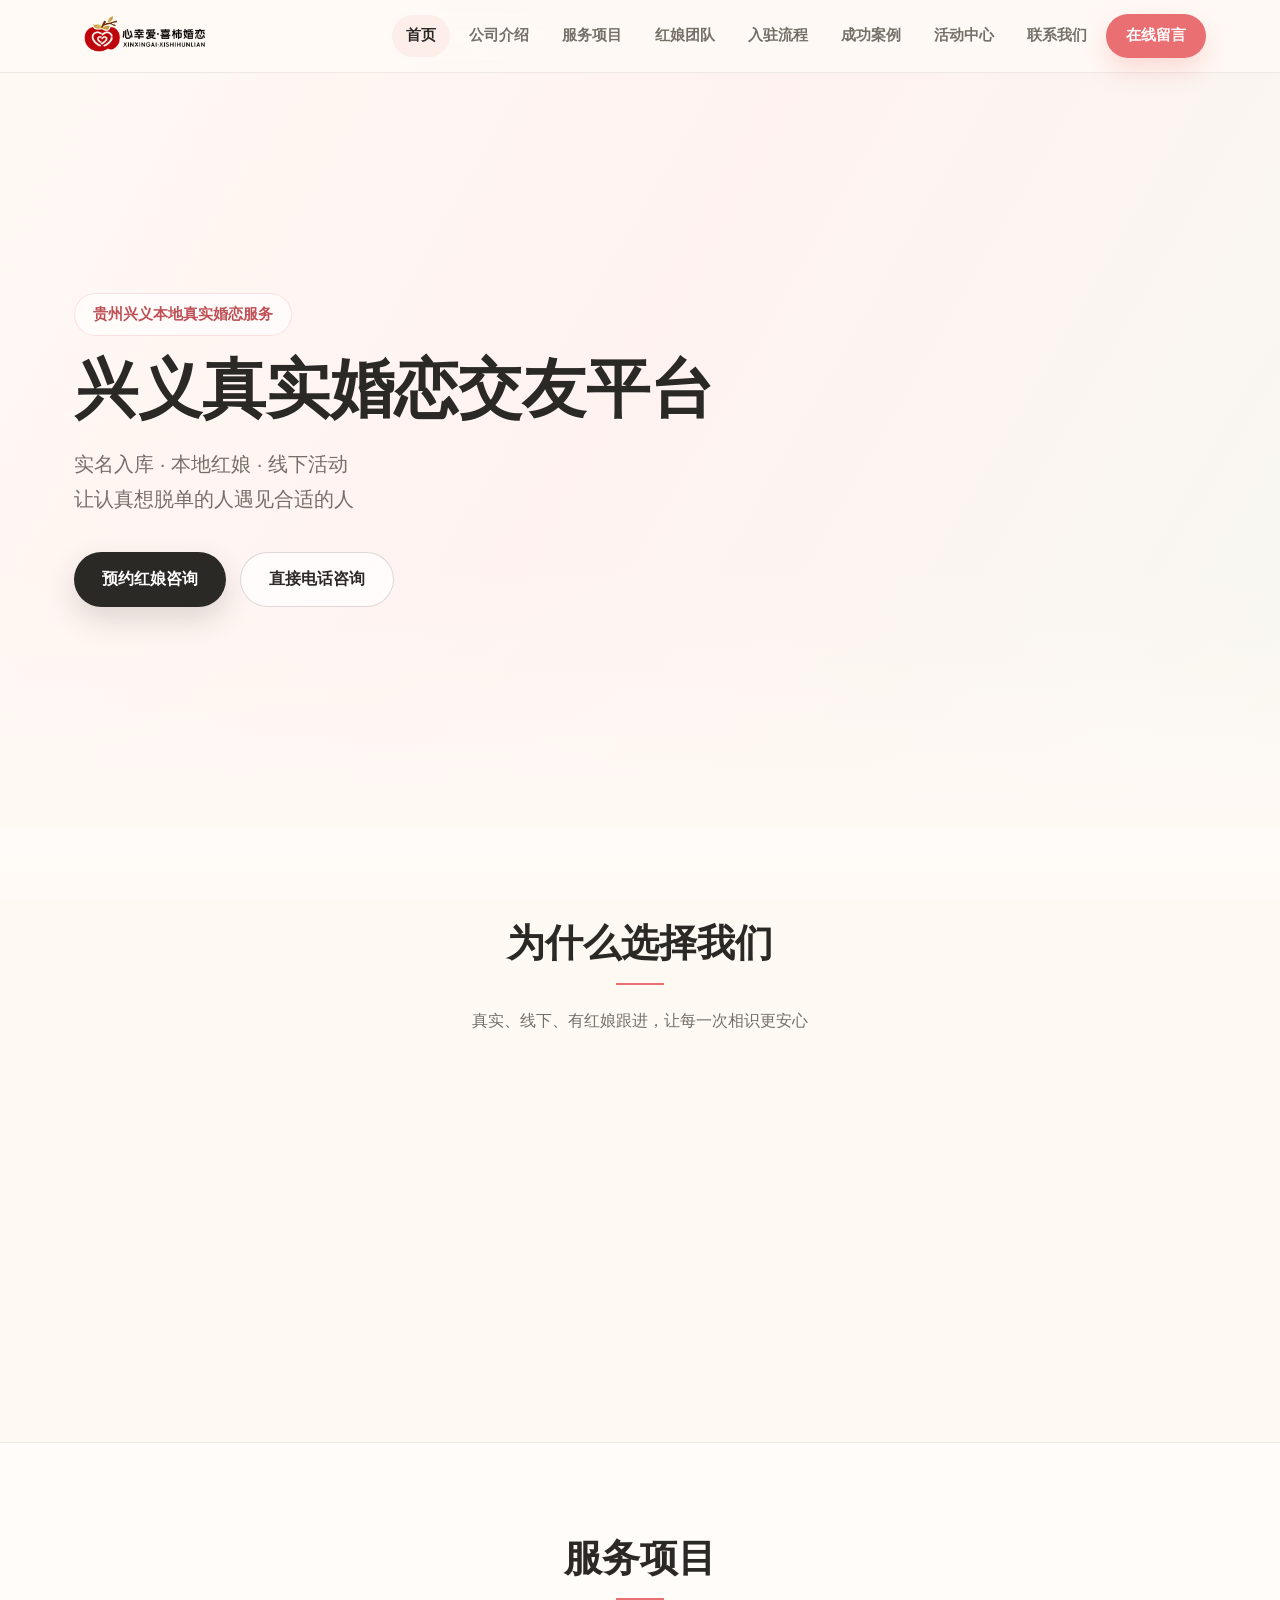
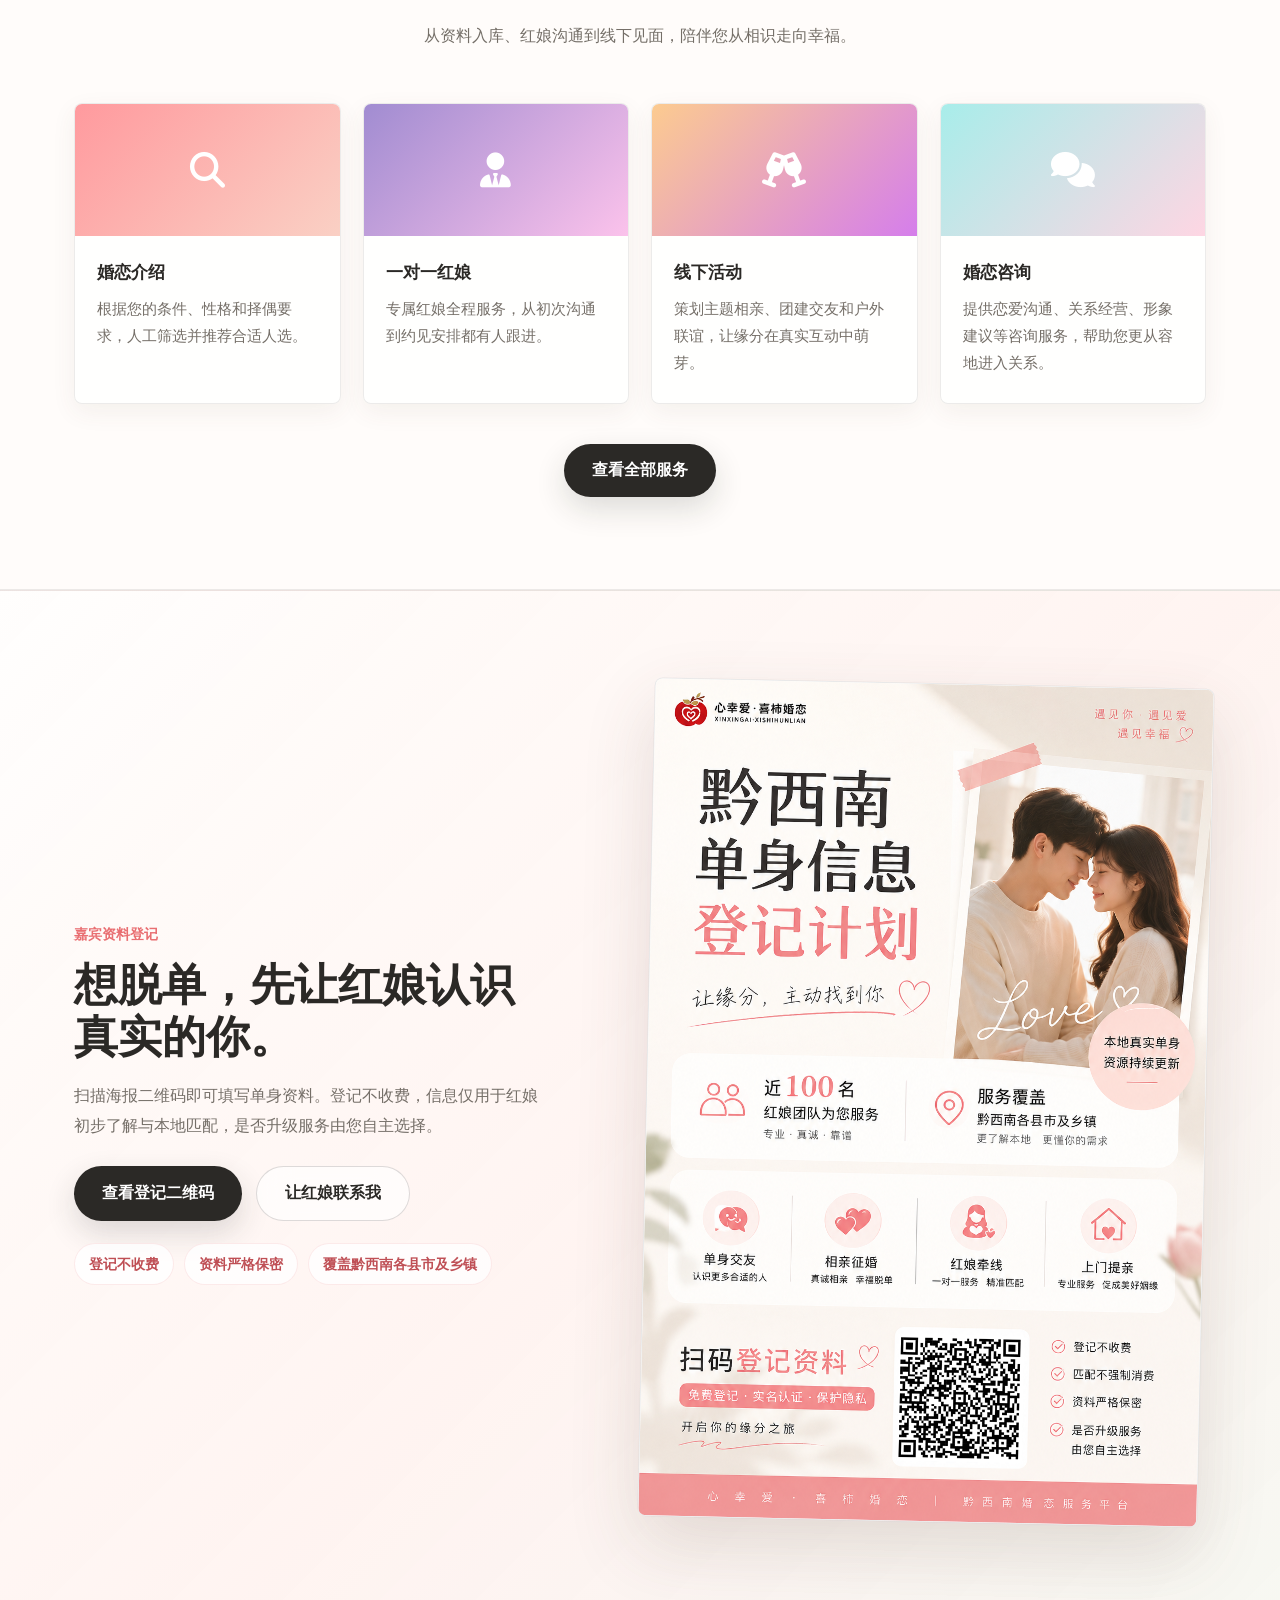
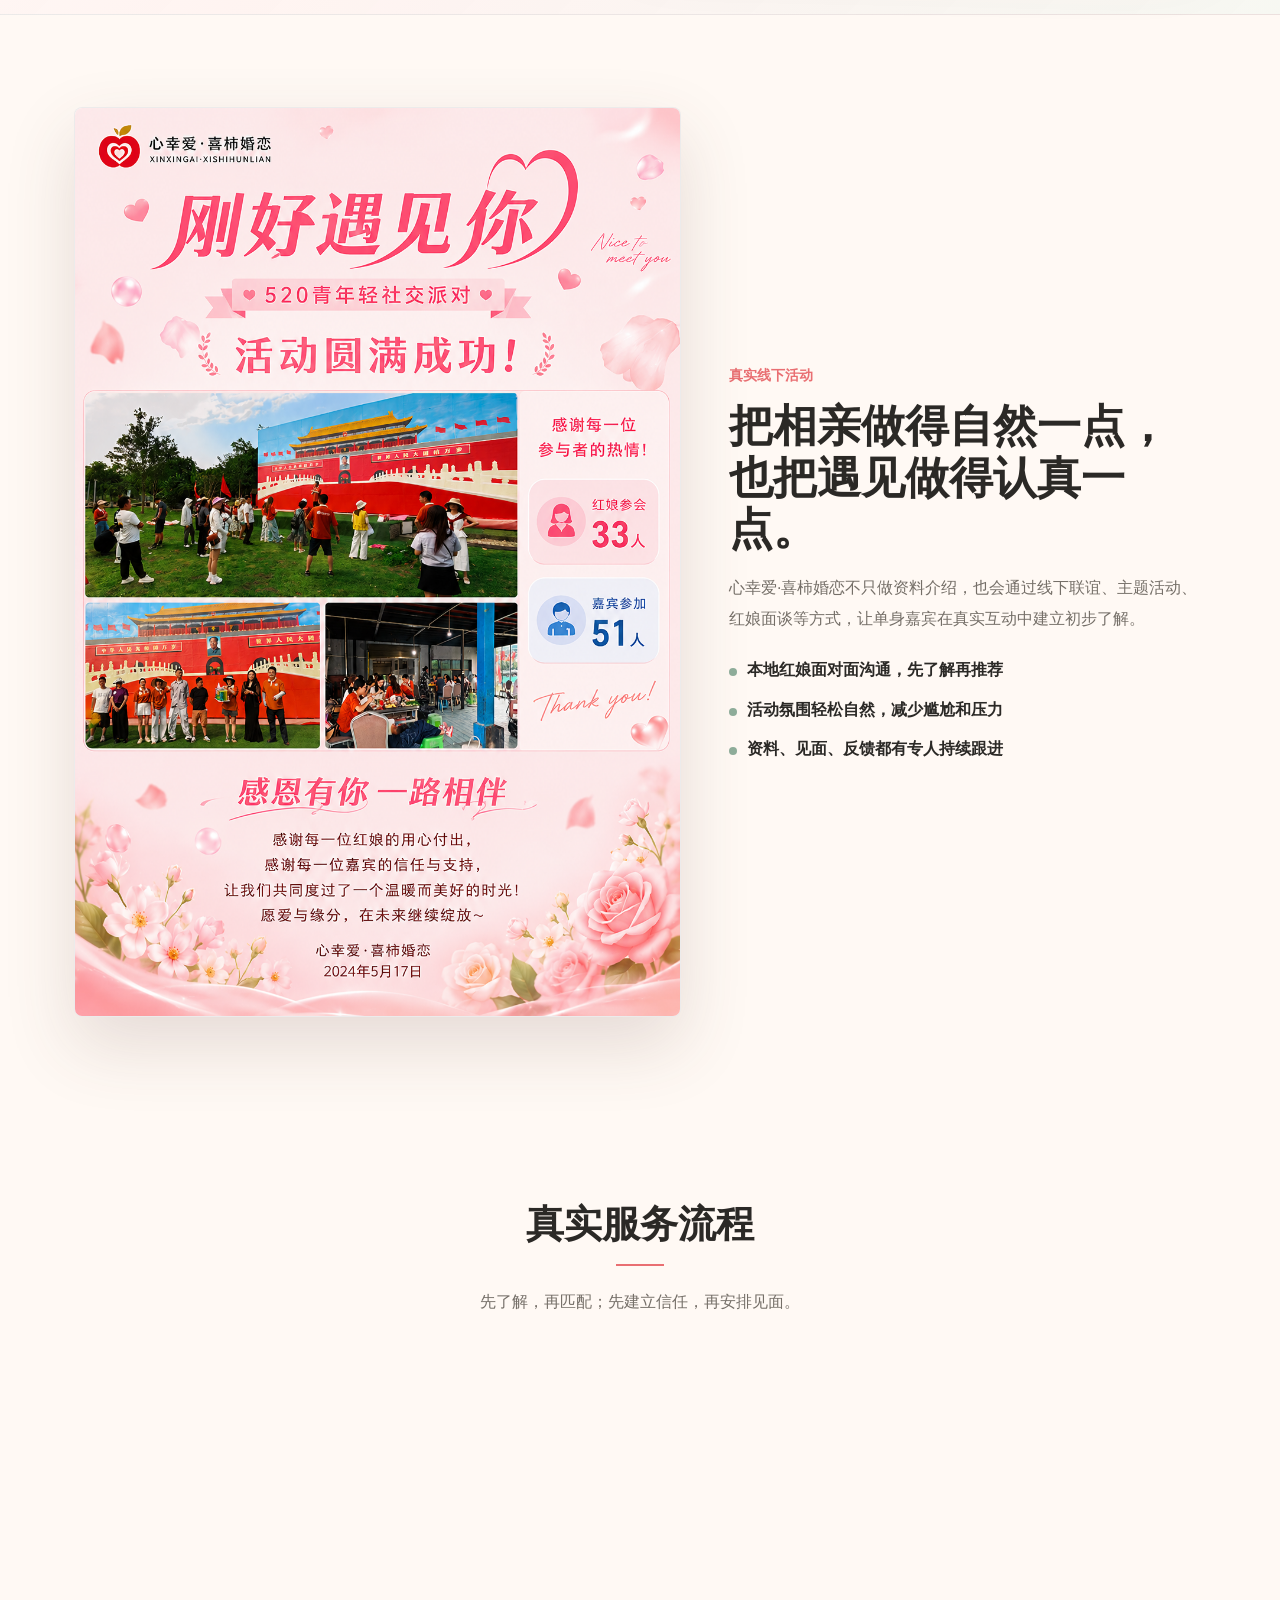
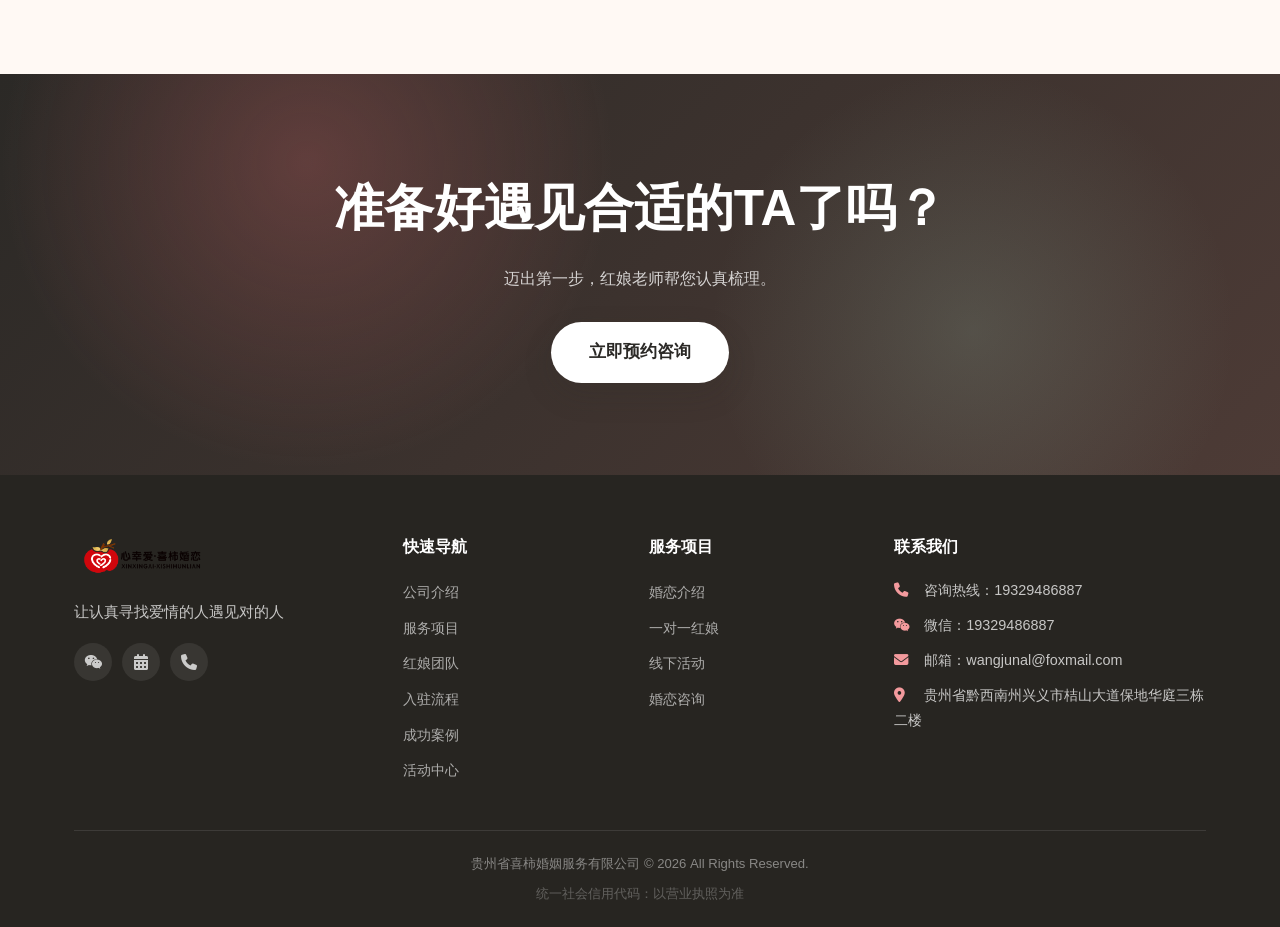
==== commit 4fca9330: "Add guest registration promo to homepage" ====
--- a/index.html
+++ b/index.html
@@ -146,6 +146,30 @@
   </div>
 </section>
 
+<section class="registration-promo section">
+  <div class="container">
+    <div class="registration-layout">
+      <div class="registration-copy">
+        <p class="eyebrow">嘉宾资料登记</p>
+        <h2>想脱单，先让红娘认识真实的你。</h2>
+        <p>扫描海报二维码即可填写单身资料。登记不收费，信息仅用于红娘初步了解与本地匹配，是否升级服务由您自主选择。</p>
+        <div class="registration-actions">
+          <a href="images/tuiguangzhuce.png" class="btn btn-primary" target="_blank" rel="noopener">查看登记二维码</a>
+          <a href="message.html" class="btn btn-outline">让红娘联系我</a>
+        </div>
+        <ul class="registration-points">
+          <li>登记不收费</li>
+          <li>资料严格保密</li>
+          <li>覆盖黔西南各县市及乡镇</li>
+        </ul>
+      </div>
+      <a href="images/tuiguangzhuce.png" class="registration-poster" target="_blank" rel="noopener" aria-label="打开黔西南单身信息登记计划海报">
+        <img src="images/tuiguangzhuce.png" alt="黔西南单身信息登记计划扫码海报" loading="lazy">
+      </a>
+    </div>
+  </div>
+</section>
+
 <section class="section">
   <div class="container">
     <div class="visual-story">
--- a/css/style.css
+++ b/css/style.css
@@ -68,7 +68,7 @@
 .hero::after { content: ''; position: absolute; inset: auto 0 0 0; height: 32%; background: linear-gradient(180deg, transparent 0%, var(--cream) 100%); pointer-events: none; }
 .hero-content { text-align: left; position: relative; z-index: 1; padding: 0 24px; max-width: 1180px; width: 100%; }
 .hero-eyebrow { display: inline-flex; align-items: center; padding: 8px 18px; border-radius: 999px; background: rgba(255,255,255,0.58); color: var(--primary-dark); font-size: 0.92rem; font-weight: 800; margin-bottom: 20px; border: 1px solid rgba(233,111,114,0.18); backdrop-filter: blur(16px); }
-.hero-title { max-width: 680px; font-size: clamp(2.5rem, 6vw, 5.2rem); font-weight: 900; color: var(--ink); line-height: 1.06; margin-bottom: 22px; text-shadow: 0 1px 0 rgba(255,255,255,0.5); }
+.hero-title { max-width: none; font-size: clamp(2.5rem, 5vw, 4.8rem); font-weight: 900; color: var(--ink); line-height: 1.06; margin-bottom: 22px; text-shadow: 0 1px 0 rgba(255,255,255,0.5); white-space: nowrap; }
 .hero-subtitle { max-width: 560px; font-size: clamp(1.05rem, 1.6vw, 1.32rem); color: var(--muted); margin-bottom: 36px; }
 .hero-btns { display: flex; gap: 14px; justify-content: flex-start; flex-wrap: wrap; }
 .hero-shape { display: none; }
@@ -101,6 +101,18 @@
 .story-points { display: grid; gap: 12px; }
 .story-points li { display: flex; gap: 10px; color: var(--ink); font-weight: 650; }
 .story-points li::before { content: ''; width: 8px; height: 8px; border-radius: 50%; background: var(--accent); margin-top: 12px; flex-shrink: 0; }
+
+.registration-promo { background: linear-gradient(135deg, rgba(255,255,255,0.76) 0%, rgba(255,241,240,0.72) 54%, rgba(243,247,240,0.68) 100%); border-top: 1px solid var(--line); border-bottom: 1px solid var(--line); }
+.registration-layout { display: grid; grid-template-columns: minmax(320px, .86fr) minmax(0, 1.14fr); gap: 46px; align-items: center; }
+.registration-copy .eyebrow { color: var(--primary); font-weight: 900; font-size: 0.9rem; margin-bottom: 12px; }
+.registration-copy h2 { font-size: clamp(1.9rem, 3.4vw, 3rem); line-height: 1.18; margin-bottom: 18px; }
+.registration-copy p { color: var(--muted); line-height: 1.9; margin-bottom: 24px; }
+.registration-actions { display: flex; gap: 14px; flex-wrap: wrap; margin-bottom: 22px; }
+.registration-points { display: flex; gap: 10px; flex-wrap: wrap; }
+.registration-points li { padding: 8px 14px; border-radius: 999px; background: rgba(255,255,255,0.78); border: 1px solid rgba(233,111,114,0.14); color: var(--primary-dark); font-size: 0.88rem; font-weight: 800; }
+.registration-poster { display: block; max-width: 560px; justify-self: end; border-radius: var(--radius-md); overflow: hidden; box-shadow: var(--shadow-lg); border: 1px solid rgba(43,41,38,0.1); background: #fff; transform: rotate(1.2deg); transition: transform .3s ease, box-shadow .3s ease; }
+.registration-poster:hover { transform: rotate(0deg) translateY(-4px); box-shadow: 0 30px 78px rgba(93,64,55,0.18); }
+.registration-poster img { width: 100%; height: auto; }
 
 .cta { background: linear-gradient(135deg, #2b2926 0%, #4d3b36 100%); color: #fff; text-align: center; position: relative; overflow: hidden; }
 .cta::before { content: ''; position: absolute; inset: 0; background: radial-gradient(circle at 24% 22%, rgba(233,111,114,0.25), transparent 30%), radial-gradient(circle at 76% 64%, rgba(143,174,155,0.22), transparent 26%); }
@@ -229,8 +241,13 @@
   .hero::before { background: linear-gradient(180deg, rgba(255,249,244,0.58) 0%, rgba(255,249,244,0.92) 58%, rgba(255,249,244,1) 100%), url('../images/tuandui.png') center top / cover no-repeat; }
   .hero-content { text-align: center; padding: 0 18px; }
   .hero-title, .hero-subtitle { margin-left: auto; margin-right: auto; }
+  .hero-title { font-size: clamp(1.95rem, 8.1vw, 2.45rem); }
   .hero-btns { flex-direction: column; align-items: stretch; }
   .features-grid, .services-grid, .trust-grid, .values-grid, .service-detail-grid, .cases-detail-grid, .events-grid, .contact-grid, .message-grid { grid-template-columns: 1fr; }
+  .registration-layout { grid-template-columns: 1fr; gap: 30px; }
+  .registration-copy { text-align: center; }
+  .registration-actions, .registration-points { justify-content: center; }
+  .registration-poster { justify-self: center; max-width: 430px; transform: none; }
   .visual-story-media, .visual-story-media img { min-height: 300px; }
   .form-row { grid-template-columns: 1fr; gap: 0; }
   .message-form-wrap { padding: 26px 20px; }
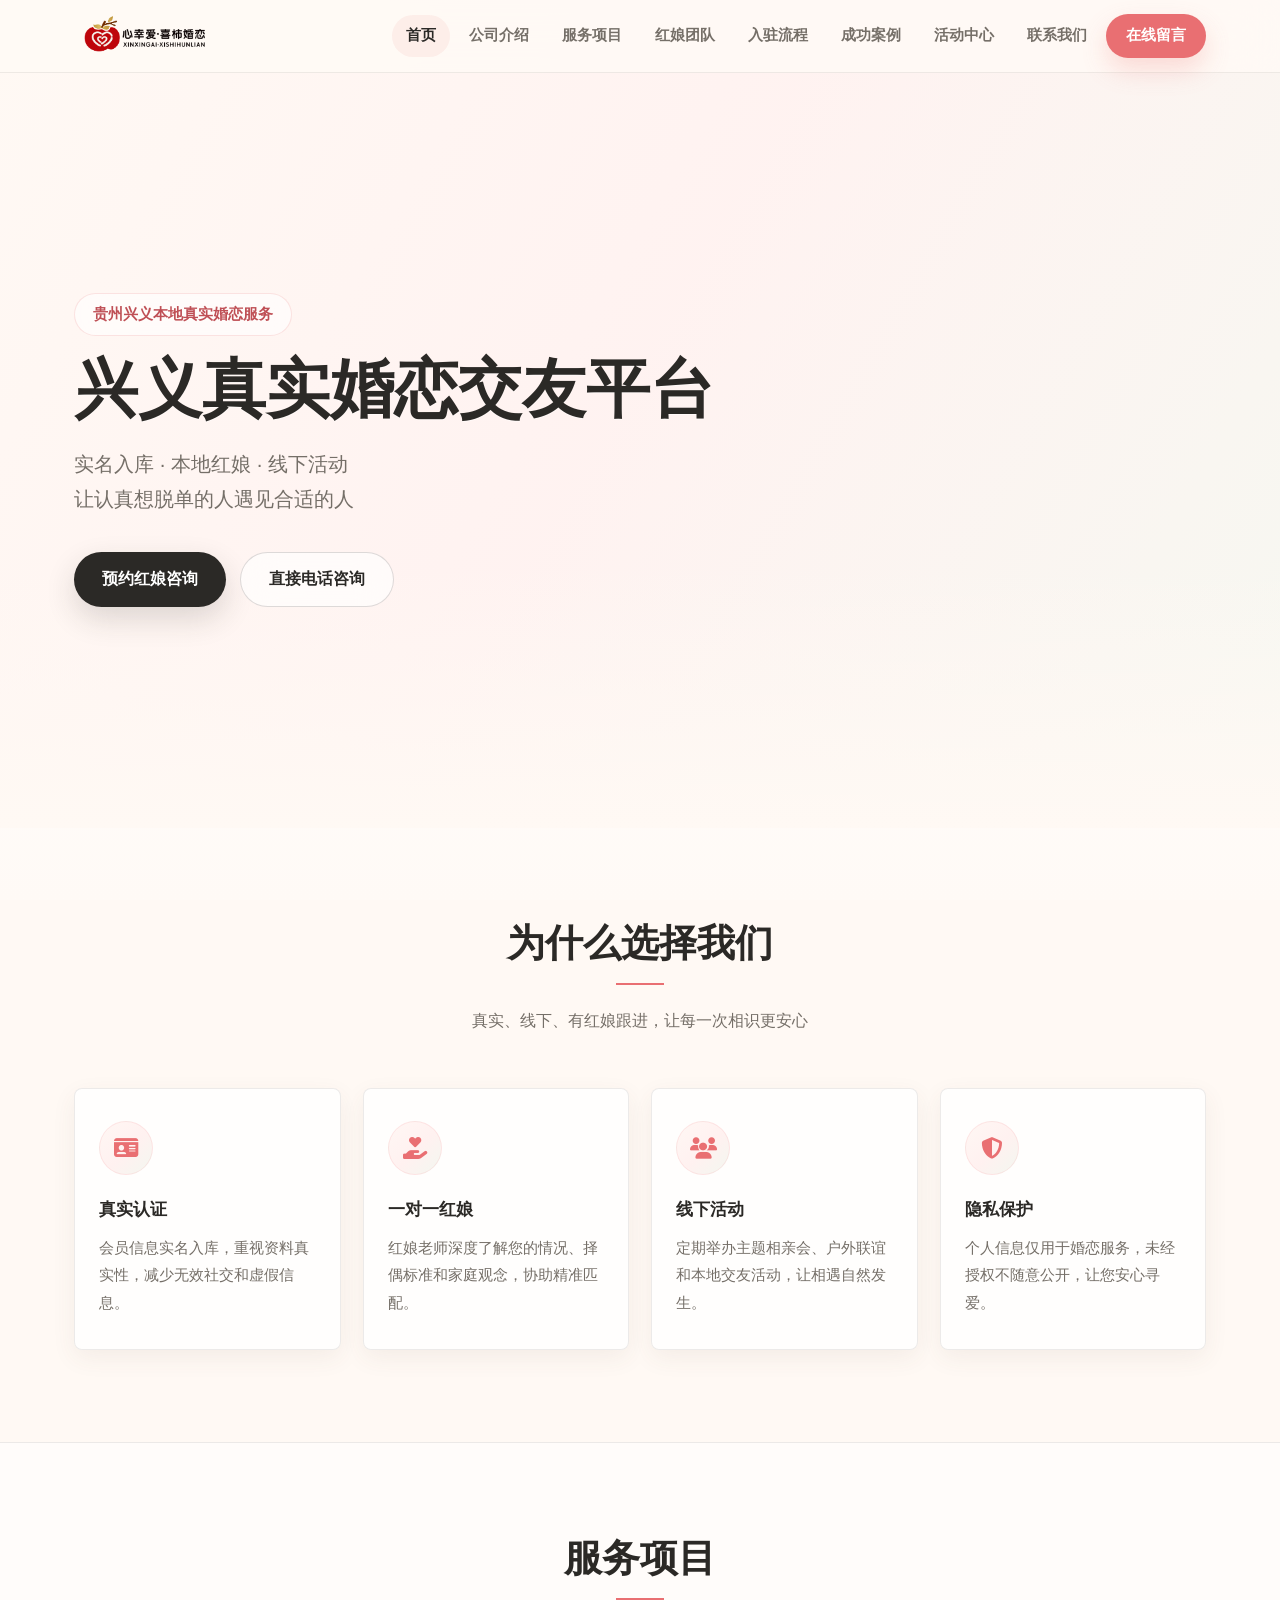
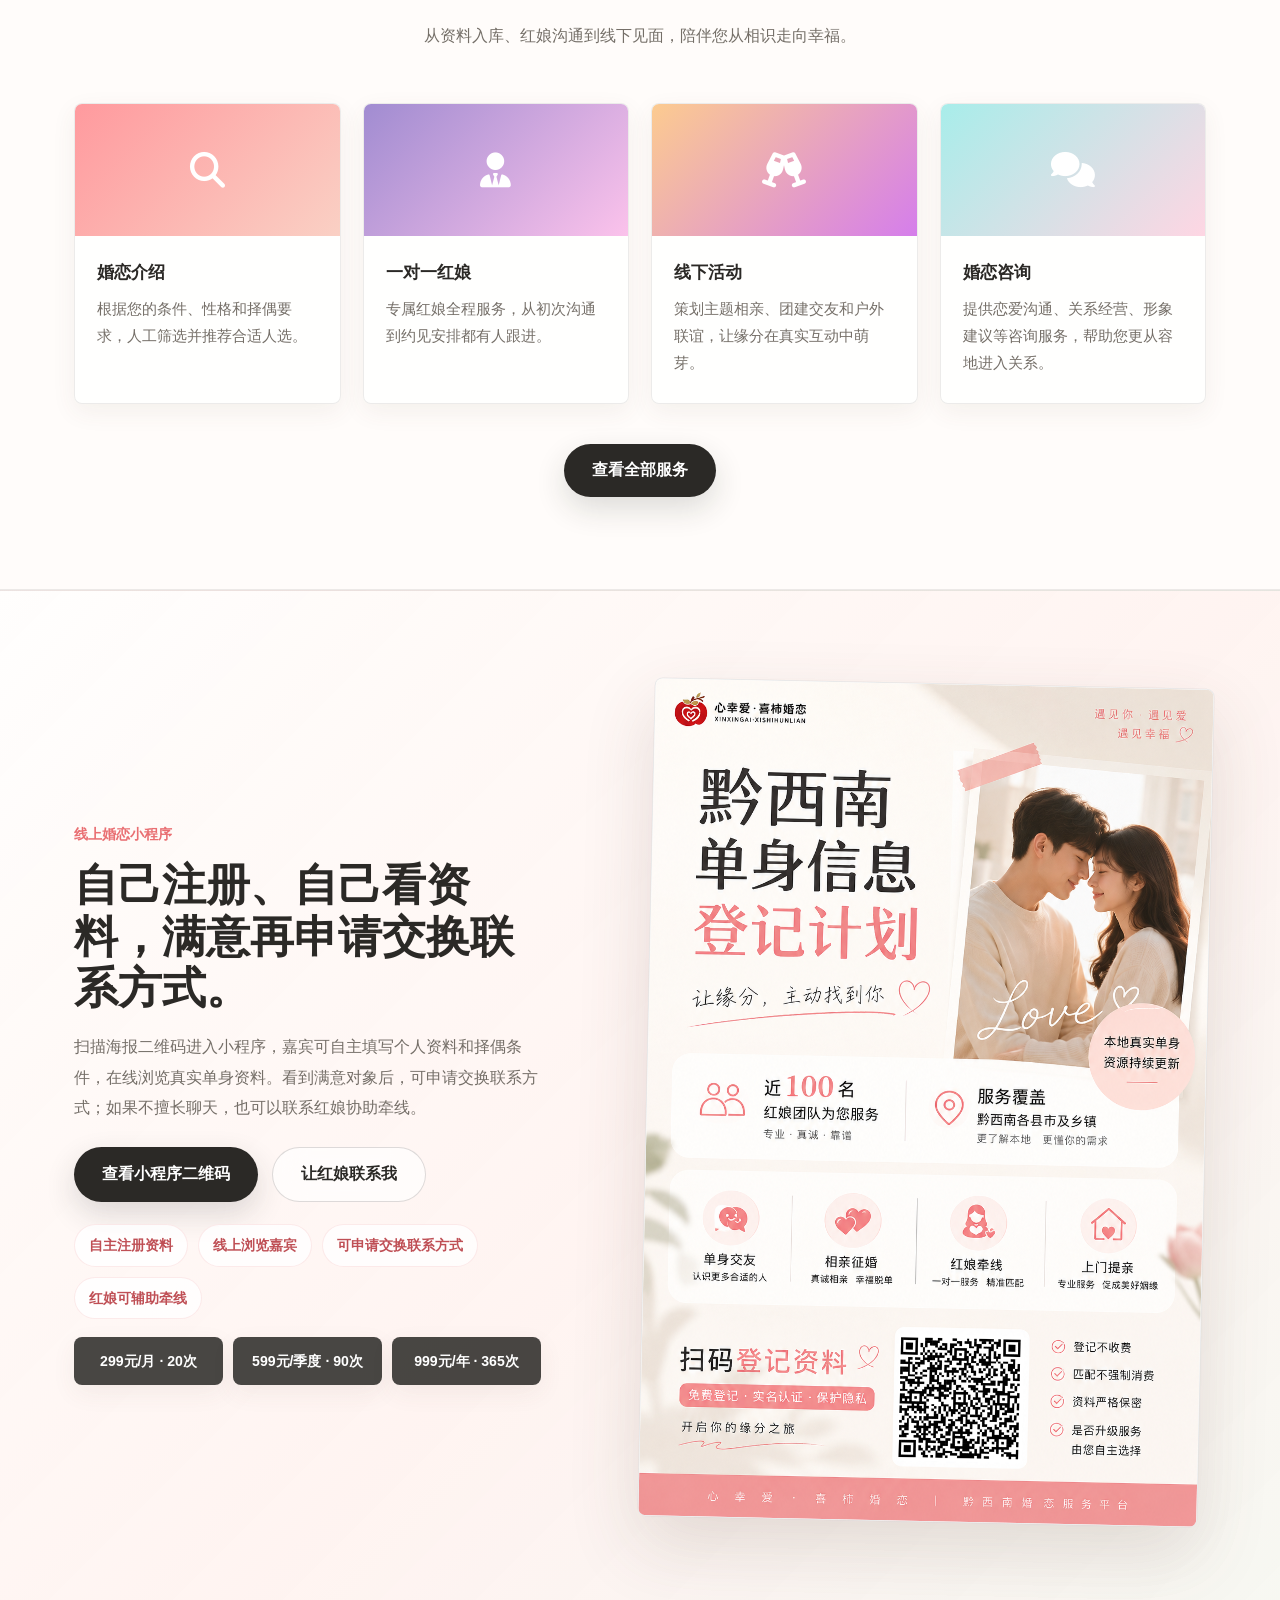
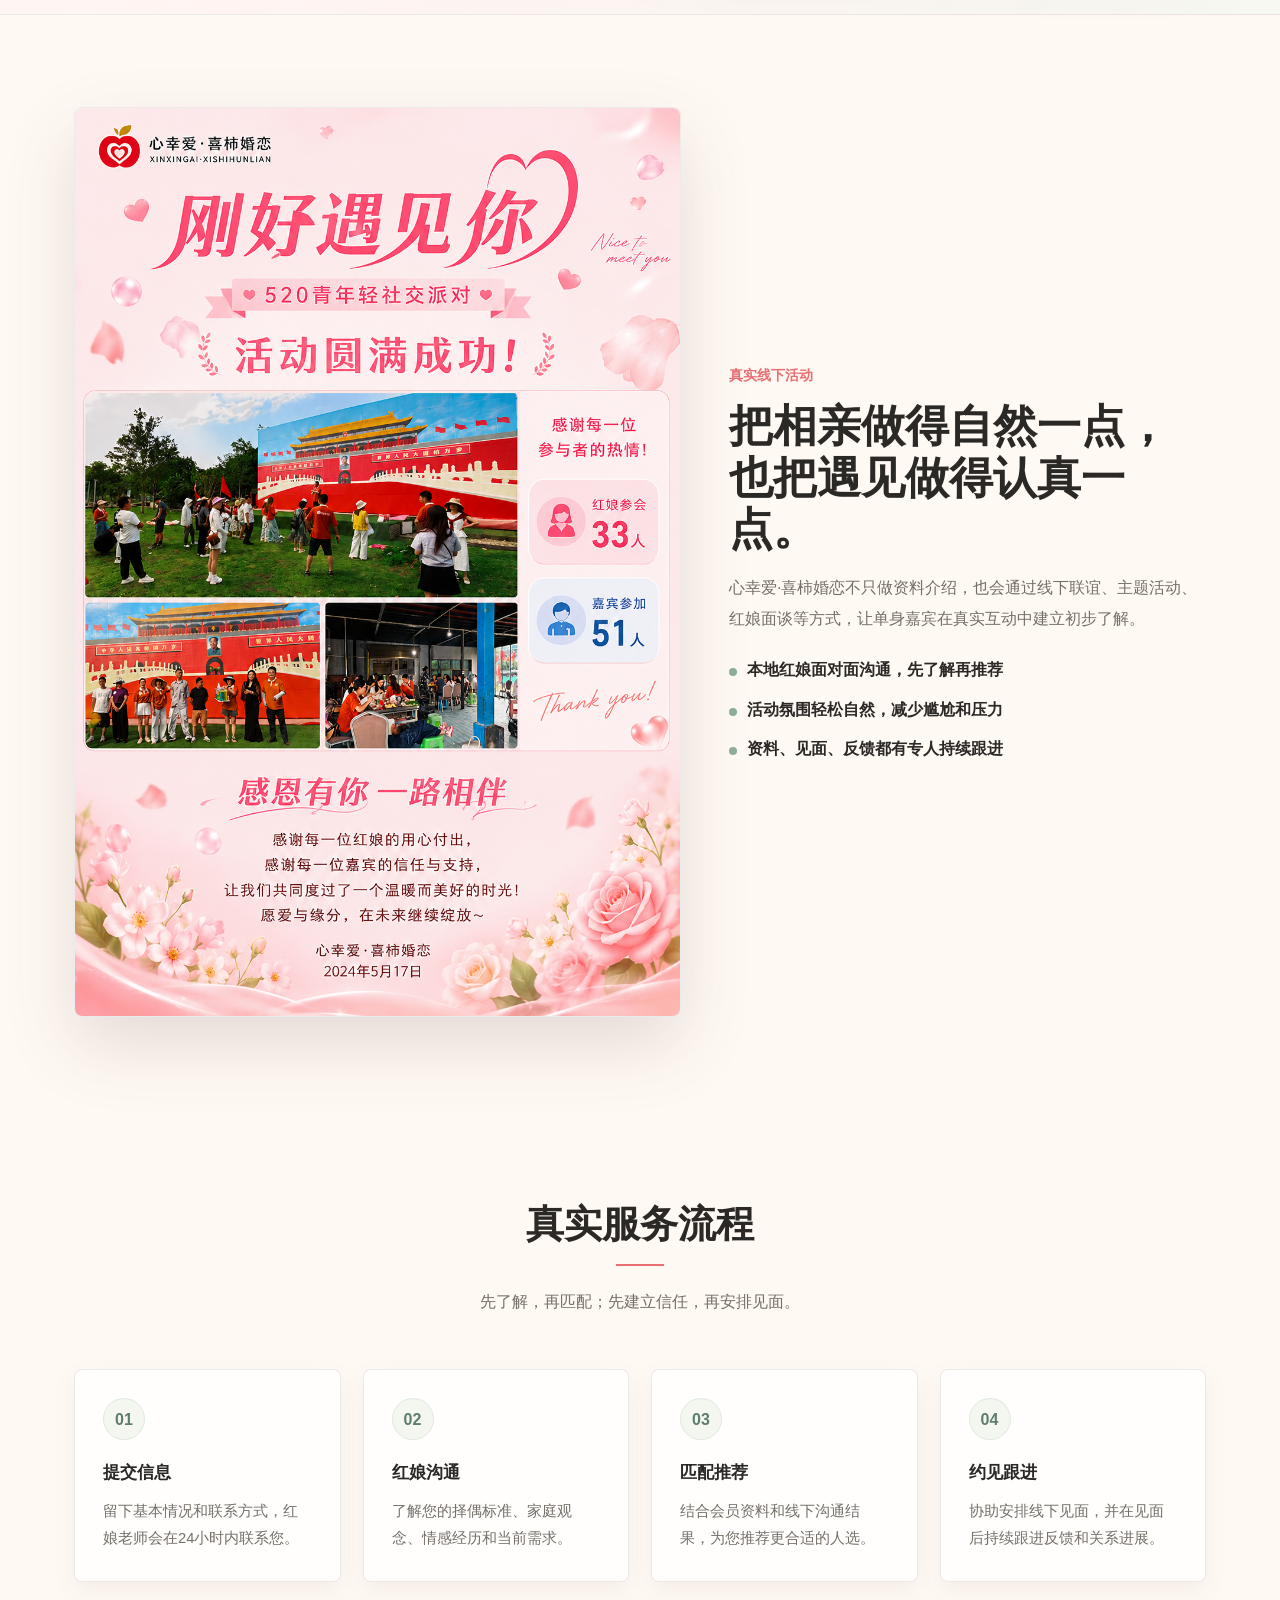
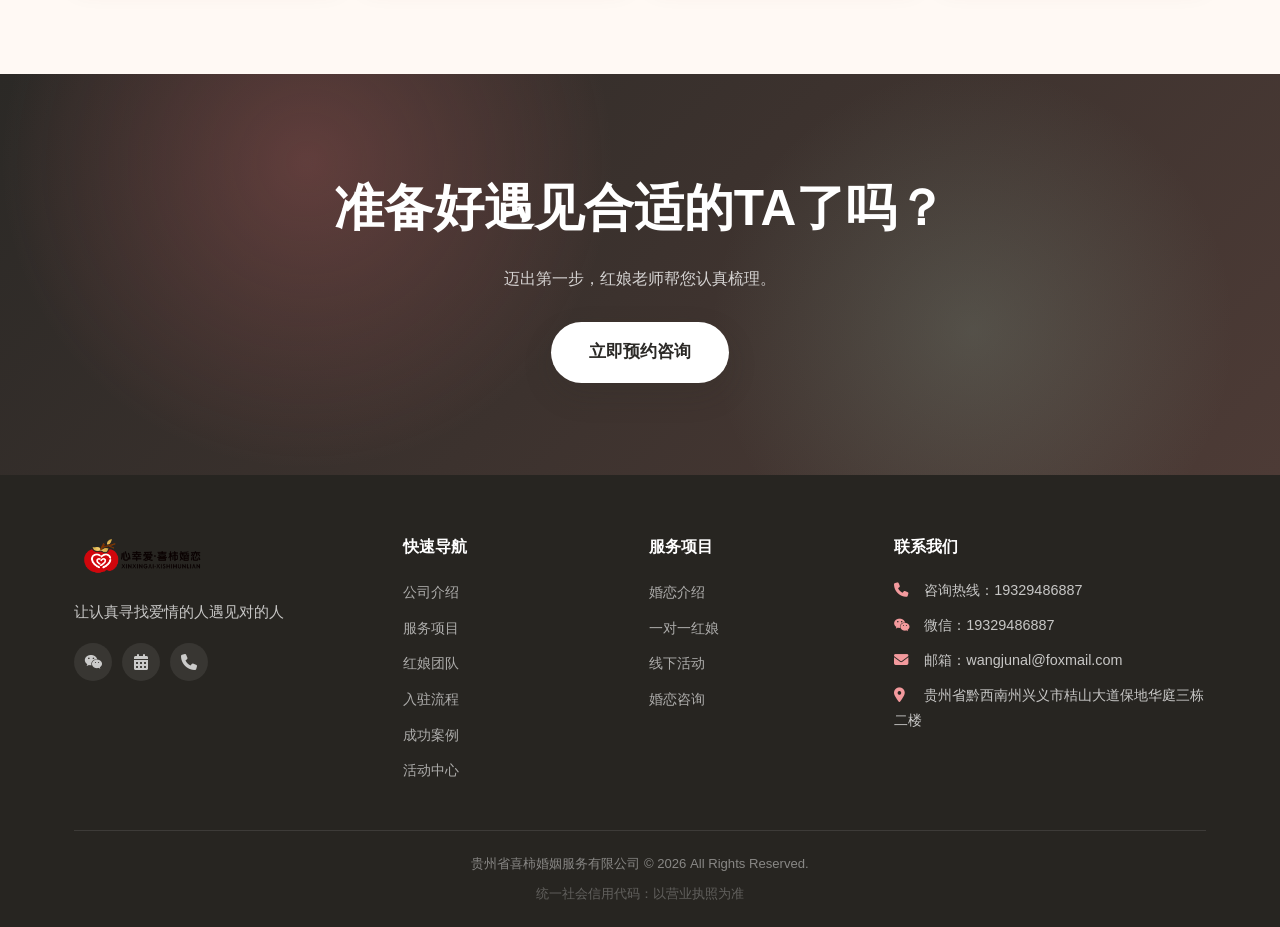
==== commit b6370020: "Clarify mini program registration promo" ====
--- a/index.html
+++ b/index.html
@@ -150,21 +150,27 @@
   <div class="container">
     <div class="registration-layout">
       <div class="registration-copy">
-        <p class="eyebrow">嘉宾资料登记</p>
-        <h2>想脱单，先让红娘认识真实的你。</h2>
-        <p>扫描海报二维码即可填写单身资料。登记不收费，信息仅用于红娘初步了解与本地匹配，是否升级服务由您自主选择。</p>
+        <p class="eyebrow">线上婚恋小程序</p>
+        <h2>自己注册、自己看资料，满意再申请交换联系方式。</h2>
+        <p>扫描海报二维码进入小程序，嘉宾可自主填写个人资料和择偶条件，在线浏览真实单身资料。看到满意对象后，可申请交换联系方式；如果不擅长聊天，也可以联系红娘协助牵线。</p>
         <div class="registration-actions">
-          <a href="images/tuiguangzhuce.png" class="btn btn-primary" target="_blank" rel="noopener">查看登记二维码</a>
+          <a href="images/tuiguangzhuce.png" class="btn btn-primary" target="_blank" rel="noopener">查看小程序二维码</a>
           <a href="message.html" class="btn btn-outline">让红娘联系我</a>
         </div>
         <ul class="registration-points">
-          <li>登记不收费</li>
-          <li>资料严格保密</li>
-          <li>覆盖黔西南各县市及乡镇</li>
-        </ul>
-      </div>
-      <a href="images/tuiguangzhuce.png" class="registration-poster" target="_blank" rel="noopener" aria-label="打开黔西南单身信息登记计划海报">
-        <img src="images/tuiguangzhuce.png" alt="黔西南单身信息登记计划扫码海报" loading="lazy">
+          <li>自主注册资料</li>
+          <li>线上浏览嘉宾</li>
+          <li>可申请交换联系方式</li>
+          <li>红娘可辅助牵线</li>
+        </ul>
+        <div class="registration-pricing" aria-label="联系方式交换套餐">
+          <span>299元/月 · 20次</span>
+          <span>599元/季度 · 90次</span>
+          <span>999元/年 · 365次</span>
+        </div>
+      </div>
+      <a href="images/tuiguangzhuce.png" class="registration-poster" target="_blank" rel="noopener" aria-label="打开黔西南婚恋小程序推广海报">
+        <img src="images/tuiguangzhuce.png" alt="黔西南婚恋小程序推广海报" loading="lazy">
       </a>
     </div>
   </div>
--- a/css/style.css
+++ b/css/style.css
@@ -110,6 +110,8 @@
 .registration-actions { display: flex; gap: 14px; flex-wrap: wrap; margin-bottom: 22px; }
 .registration-points { display: flex; gap: 10px; flex-wrap: wrap; }
 .registration-points li { padding: 8px 14px; border-radius: 999px; background: rgba(255,255,255,0.78); border: 1px solid rgba(233,111,114,0.14); color: var(--primary-dark); font-size: 0.88rem; font-weight: 800; }
+.registration-pricing { display: grid; grid-template-columns: repeat(3, minmax(0,1fr)); gap: 10px; margin-top: 18px; }
+.registration-pricing span { padding: 12px 10px; border-radius: var(--radius-md); background: rgba(43,41,38,0.86); color: #fff; text-align: center; font-size: 0.88rem; font-weight: 800; box-shadow: var(--shadow-sm); }
 .registration-poster { display: block; max-width: 560px; justify-self: end; border-radius: var(--radius-md); overflow: hidden; box-shadow: var(--shadow-lg); border: 1px solid rgba(43,41,38,0.1); background: #fff; transform: rotate(1.2deg); transition: transform .3s ease, box-shadow .3s ease; }
 .registration-poster:hover { transform: rotate(0deg) translateY(-4px); box-shadow: 0 30px 78px rgba(93,64,55,0.18); }
 .registration-poster img { width: 100%; height: auto; }
@@ -247,6 +249,7 @@
   .registration-layout { grid-template-columns: 1fr; gap: 30px; }
   .registration-copy { text-align: center; }
   .registration-actions, .registration-points { justify-content: center; }
+  .registration-pricing { grid-template-columns: 1fr; max-width: 360px; margin-left: auto; margin-right: auto; }
   .registration-poster { justify-self: center; max-width: 430px; transform: none; }
   .visual-story-media, .visual-story-media img { min-height: 300px; }
   .form-row { grid-template-columns: 1fr; gap: 0; }
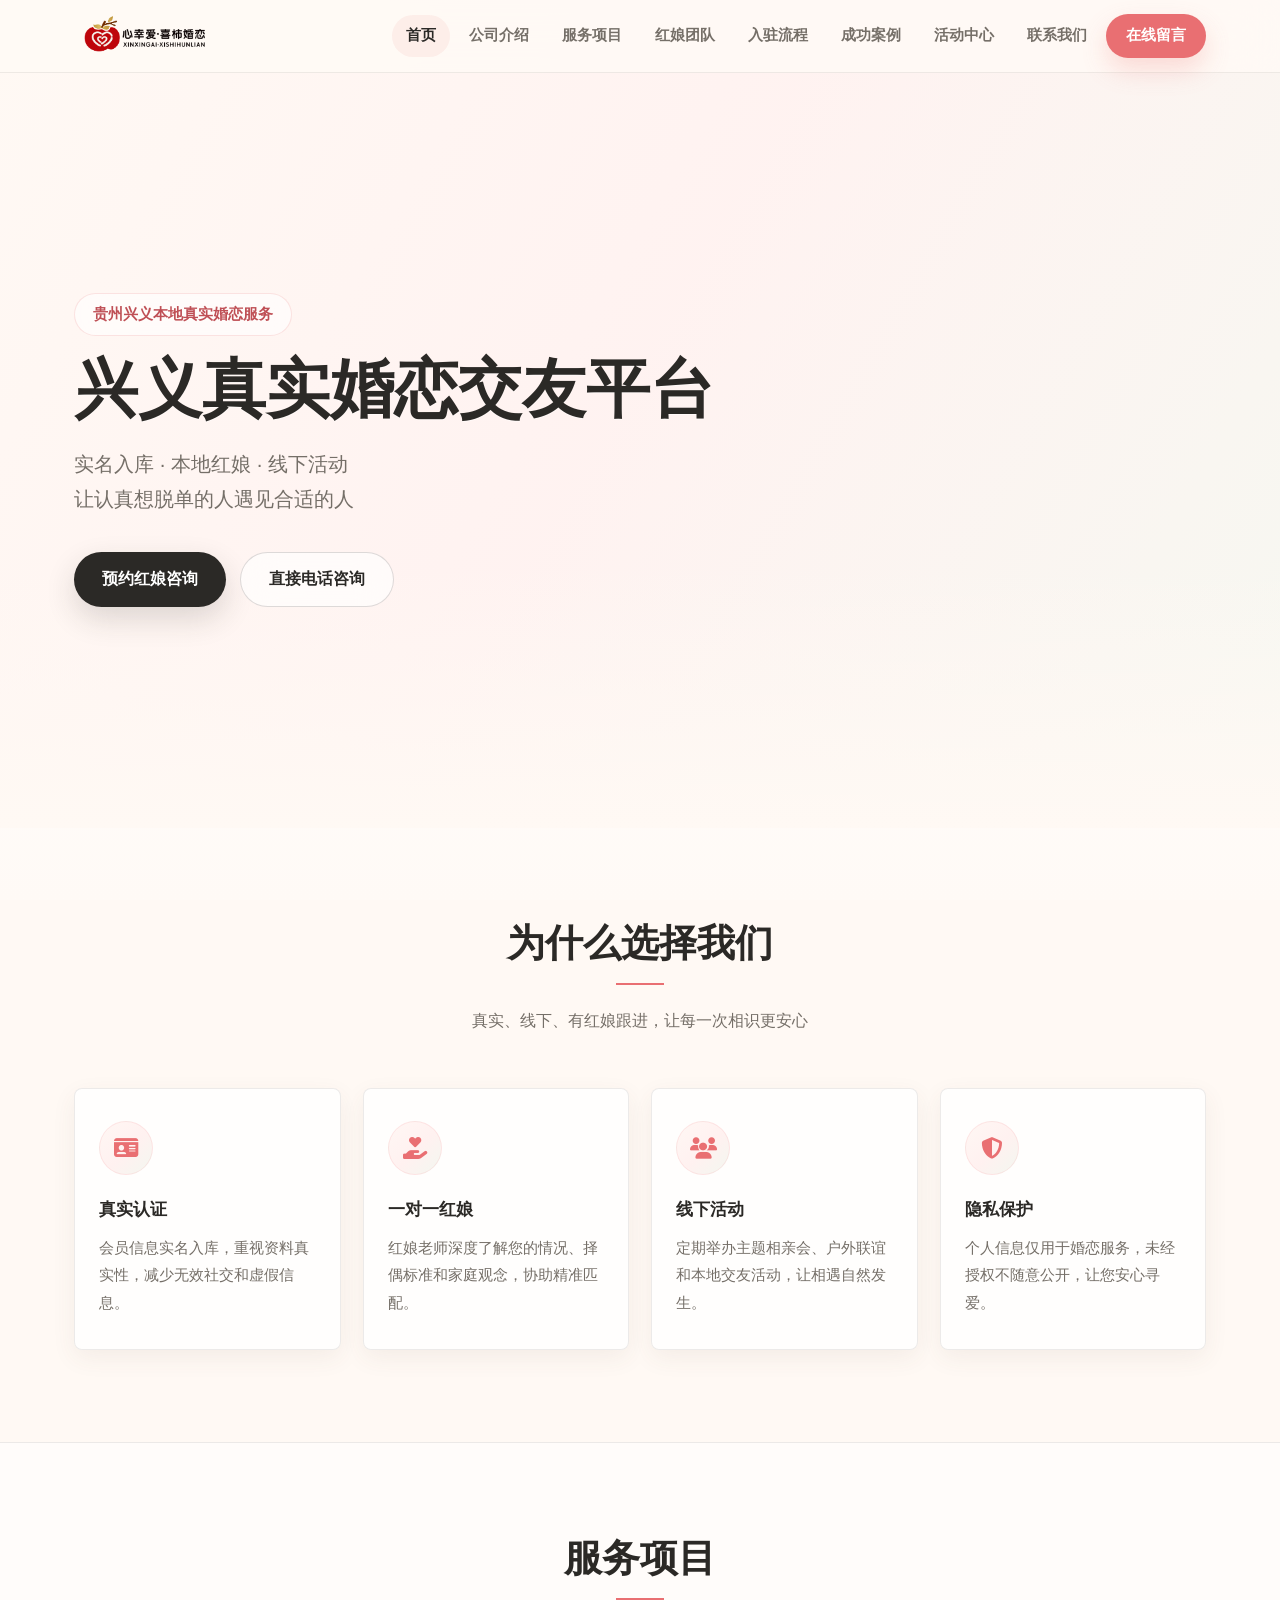
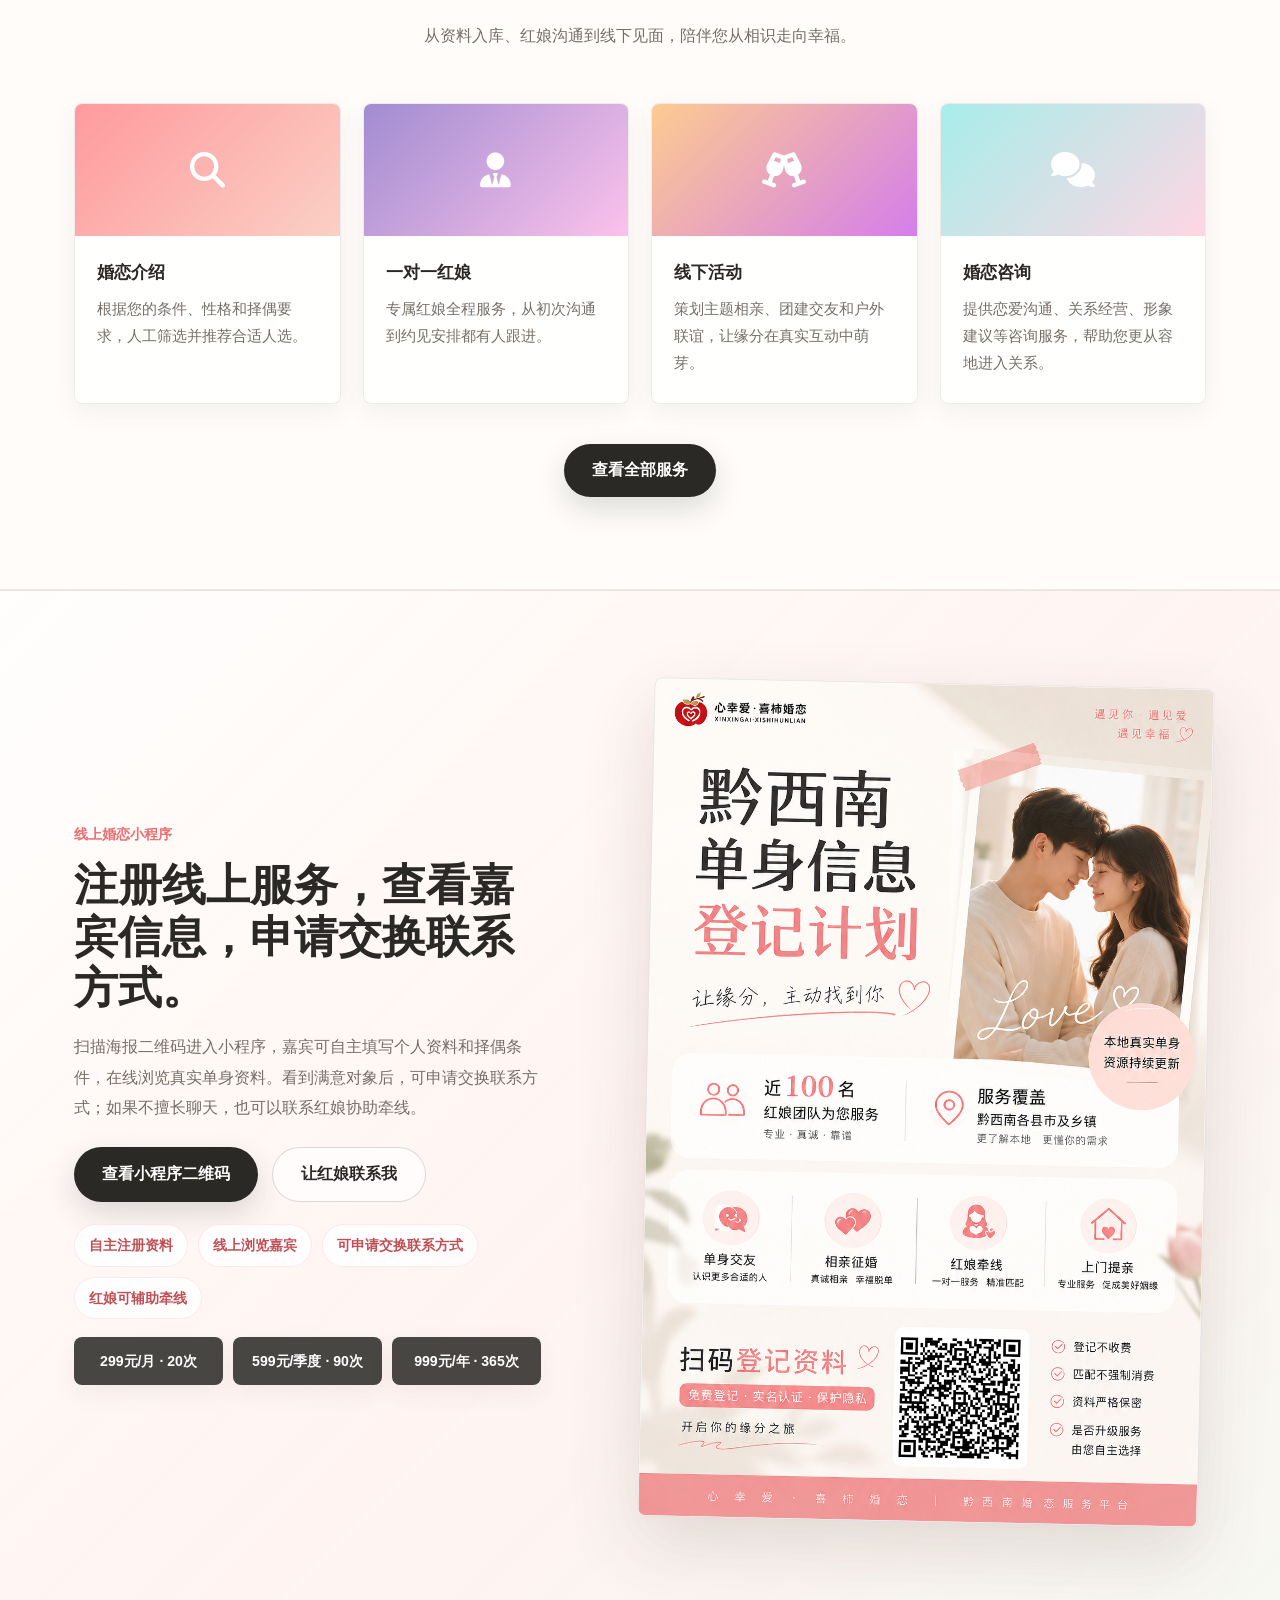
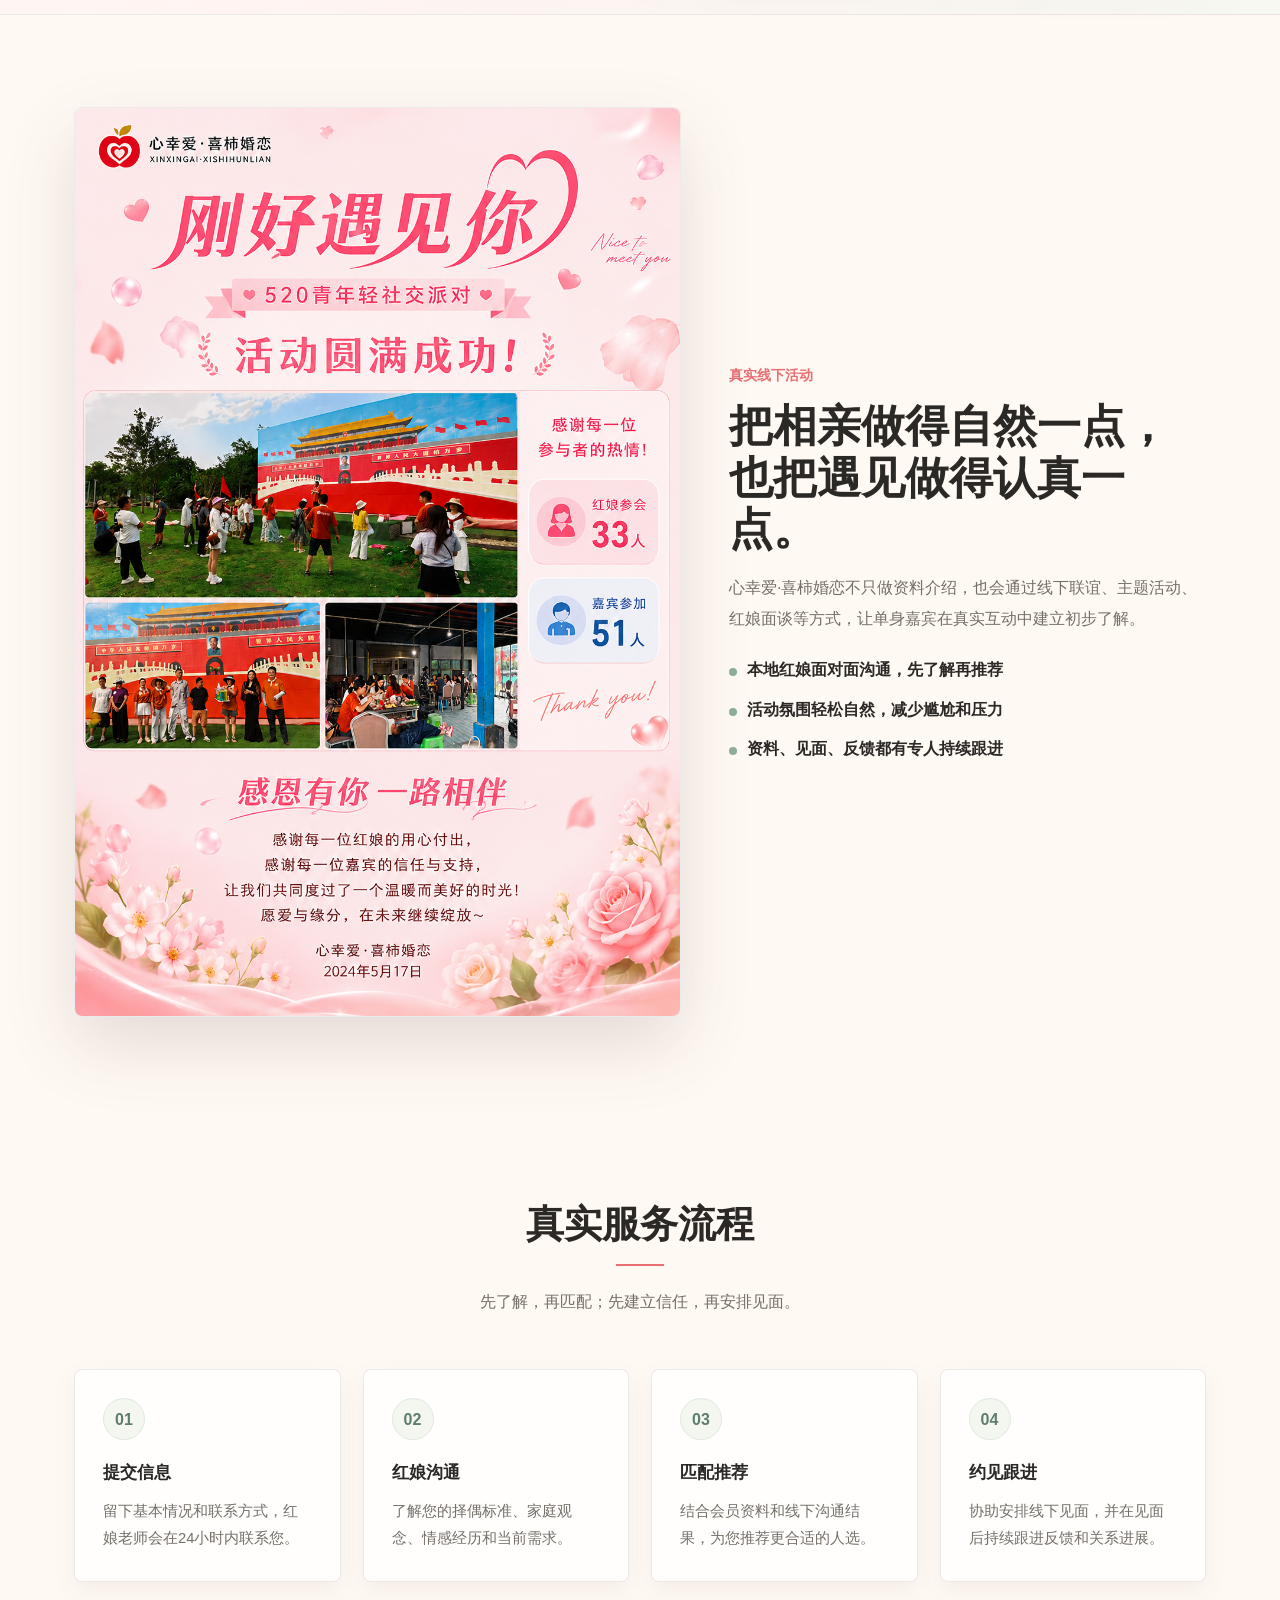
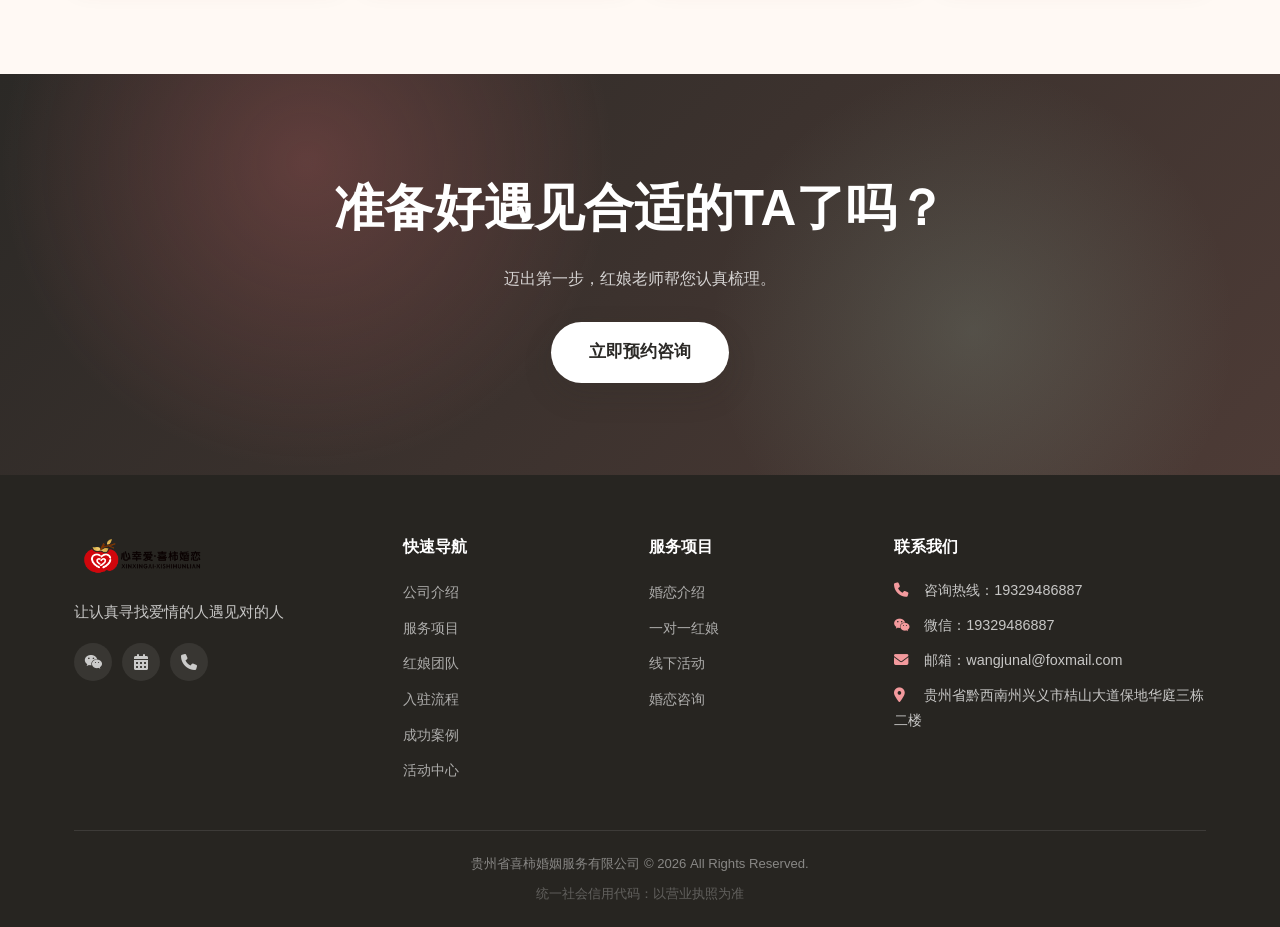
==== commit 2a397cb3: "Refine mini program headline" ====
--- a/index.html
+++ b/index.html
@@ -151,7 +151,7 @@
     <div class="registration-layout">
       <div class="registration-copy">
         <p class="eyebrow">线上婚恋小程序</p>
-        <h2>自己注册、自己看资料，满意再申请交换联系方式。</h2>
+        <h2>注册线上服务，查看嘉宾信息，申请交换联系方式。</h2>
         <p>扫描海报二维码进入小程序，嘉宾可自主填写个人资料和择偶条件，在线浏览真实单身资料。看到满意对象后，可申请交换联系方式；如果不擅长聊天，也可以联系红娘协助牵线。</p>
         <div class="registration-actions">
           <a href="images/tuiguangzhuce.png" class="btn btn-primary" target="_blank" rel="noopener">查看小程序二维码</a>
